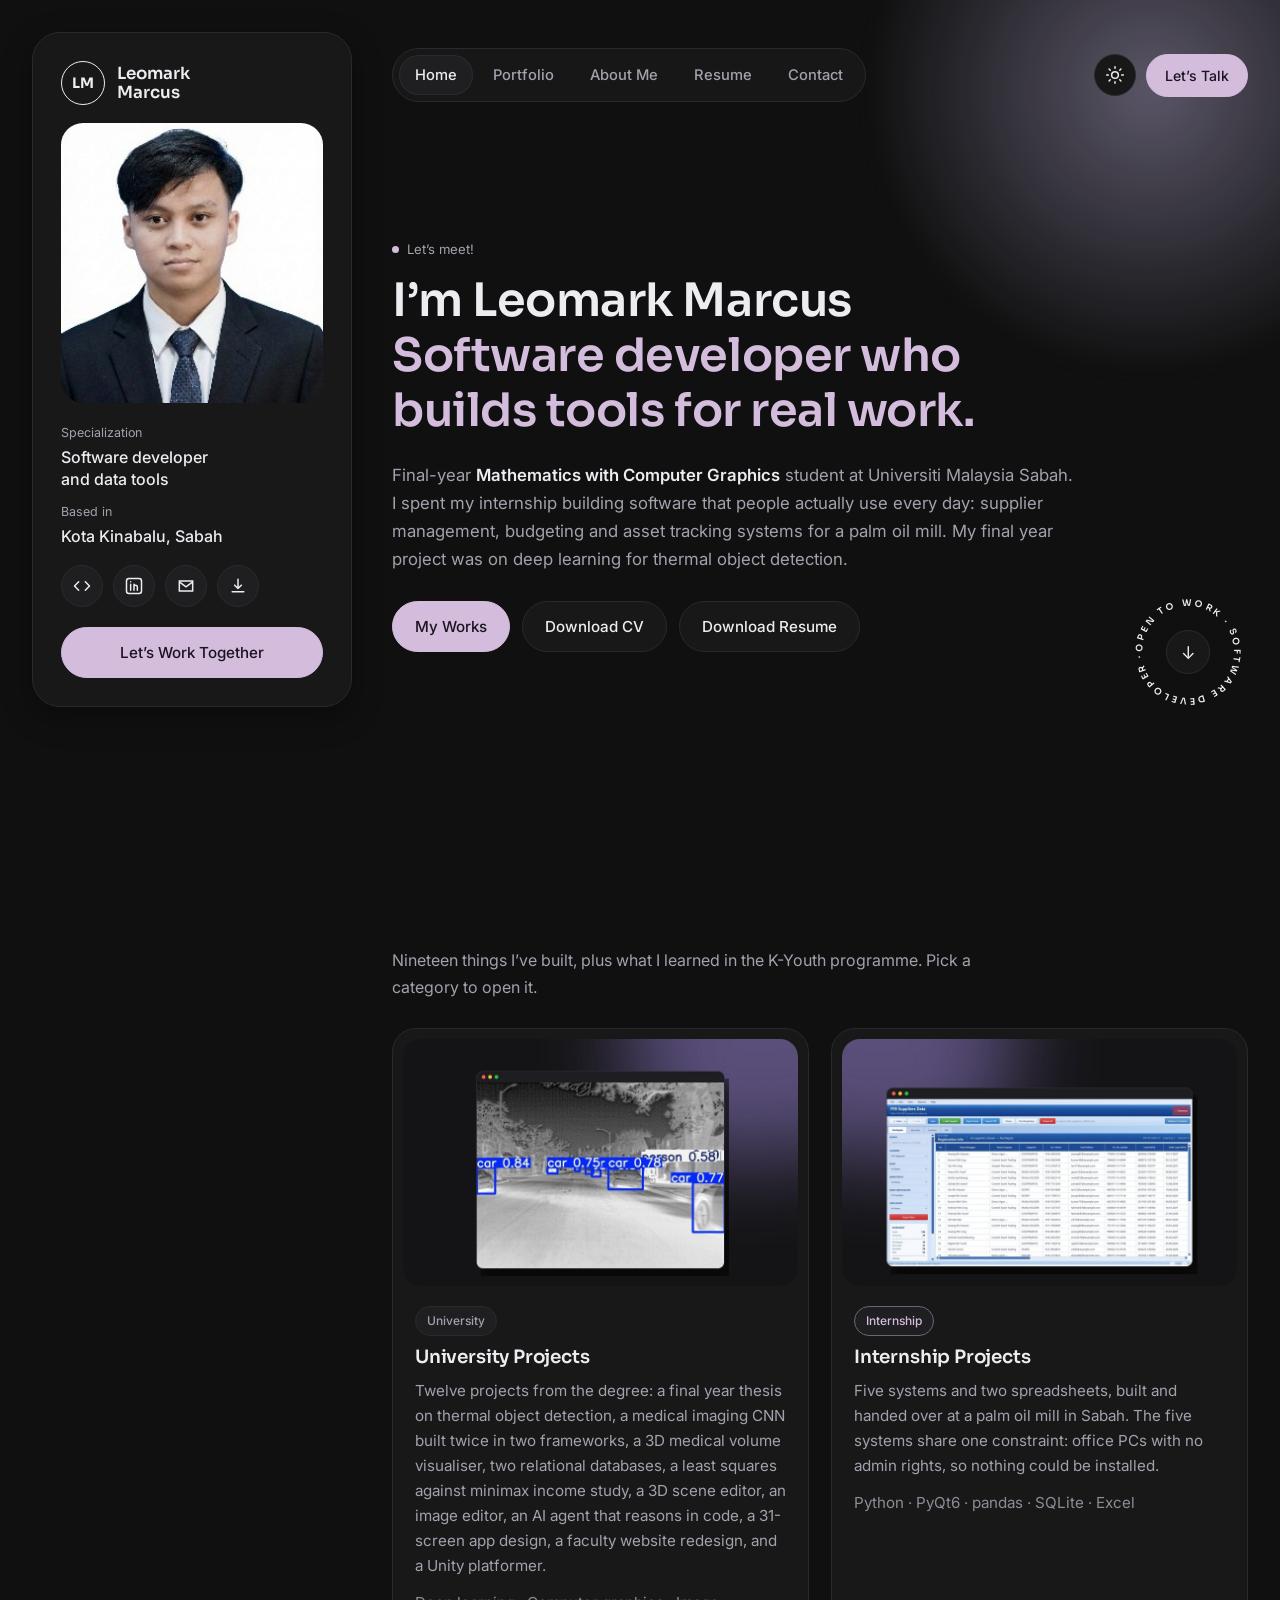
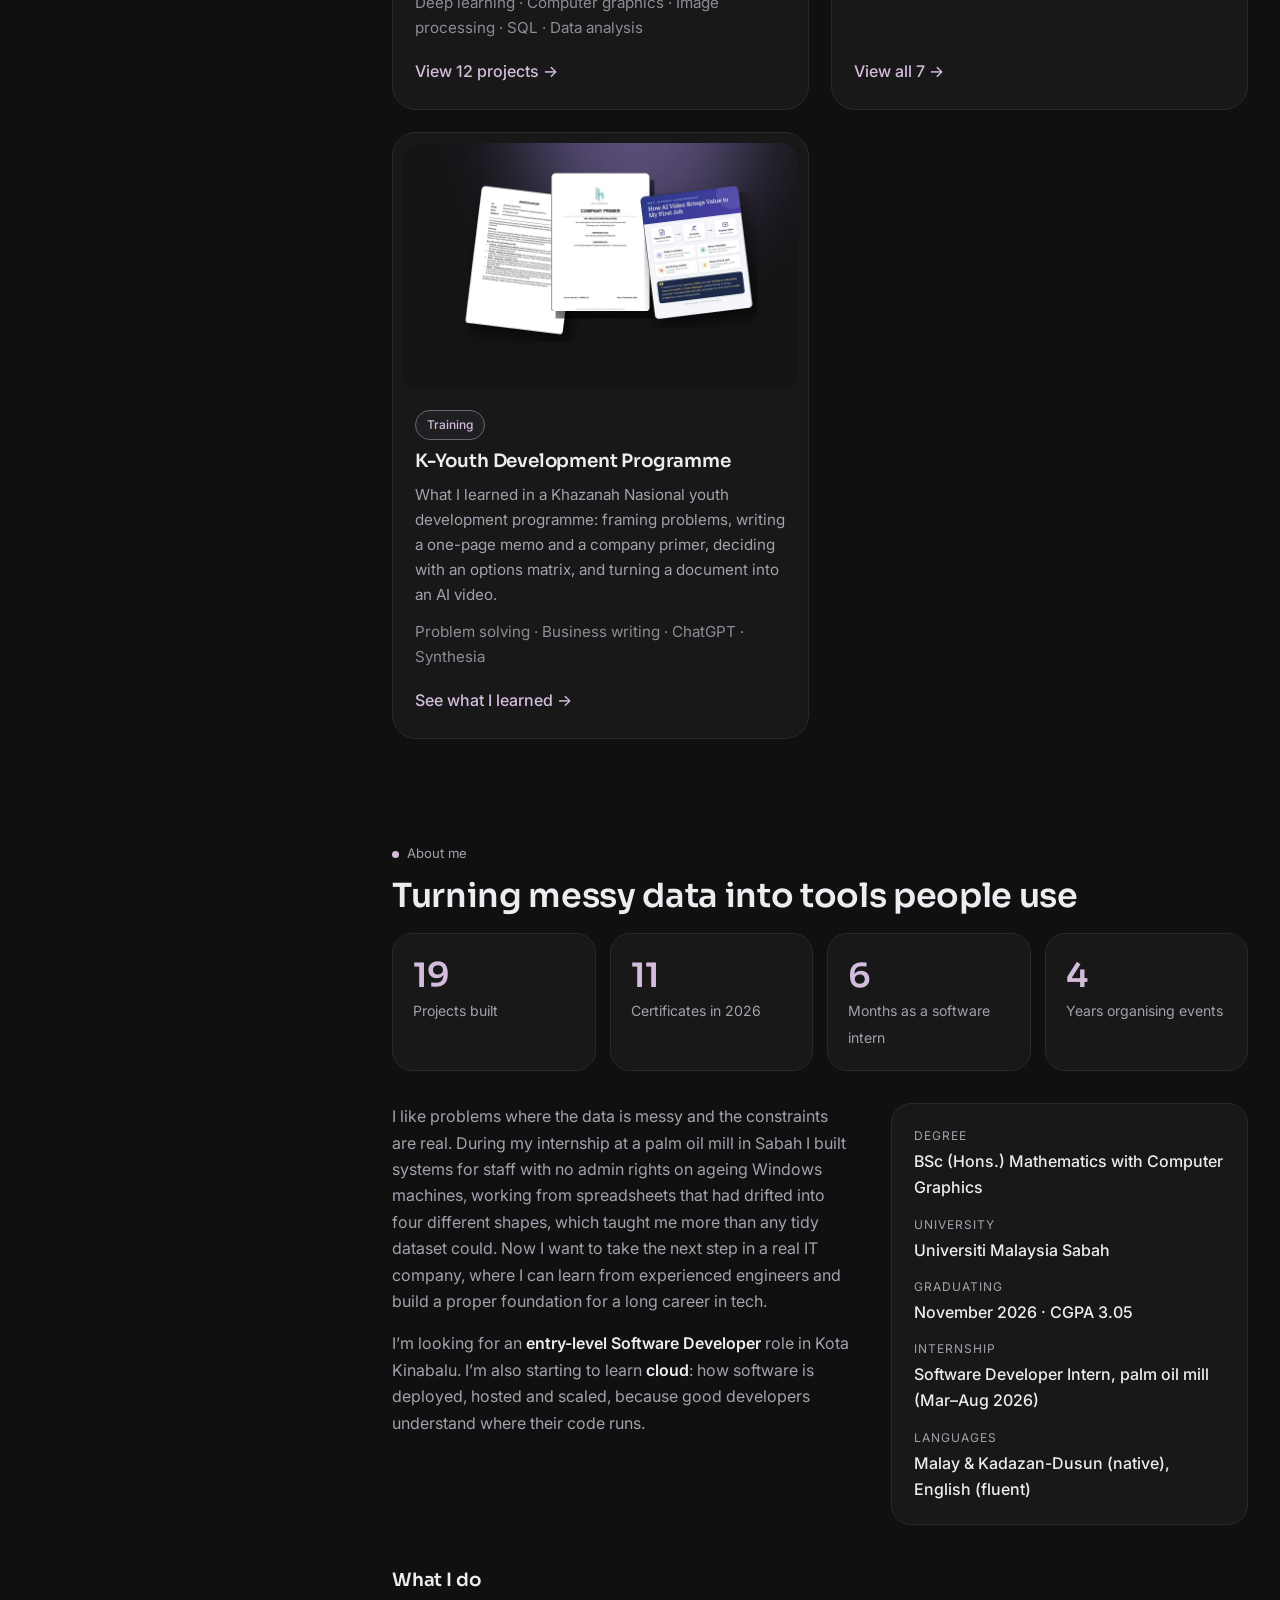
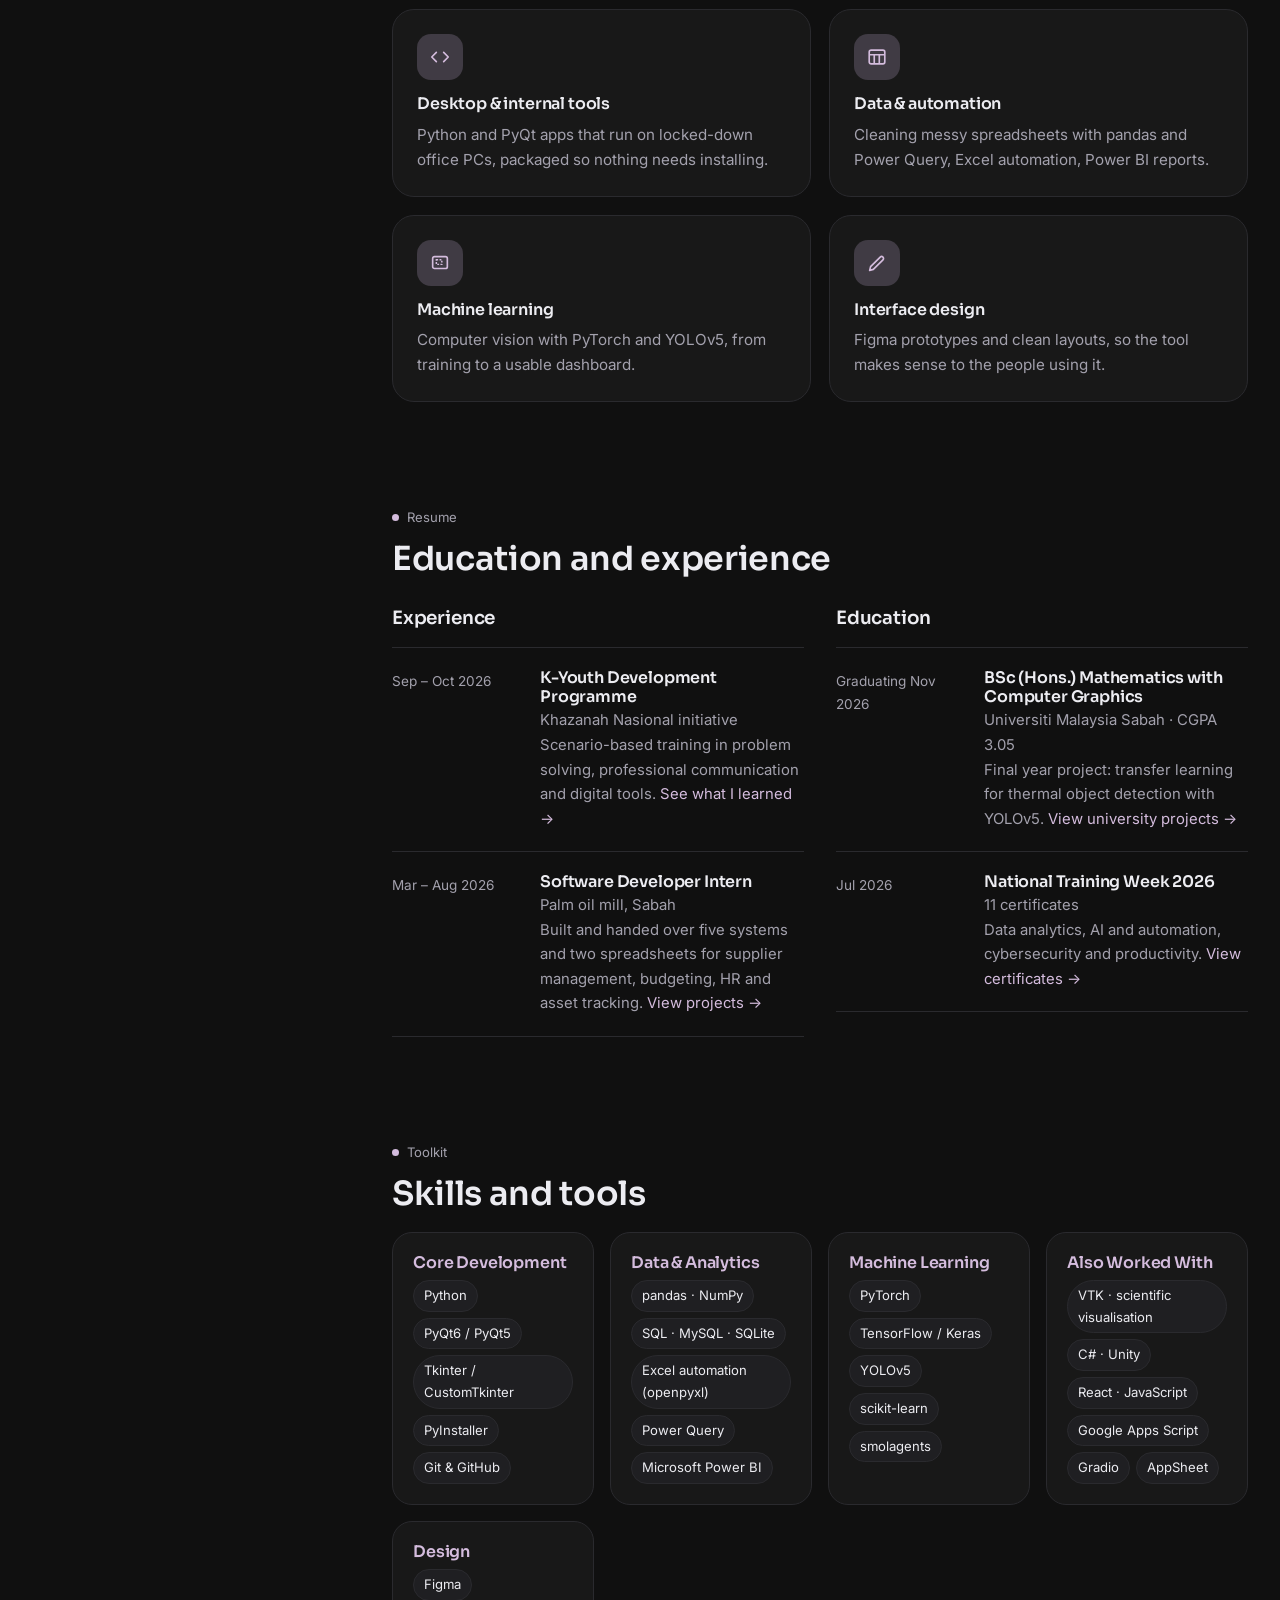
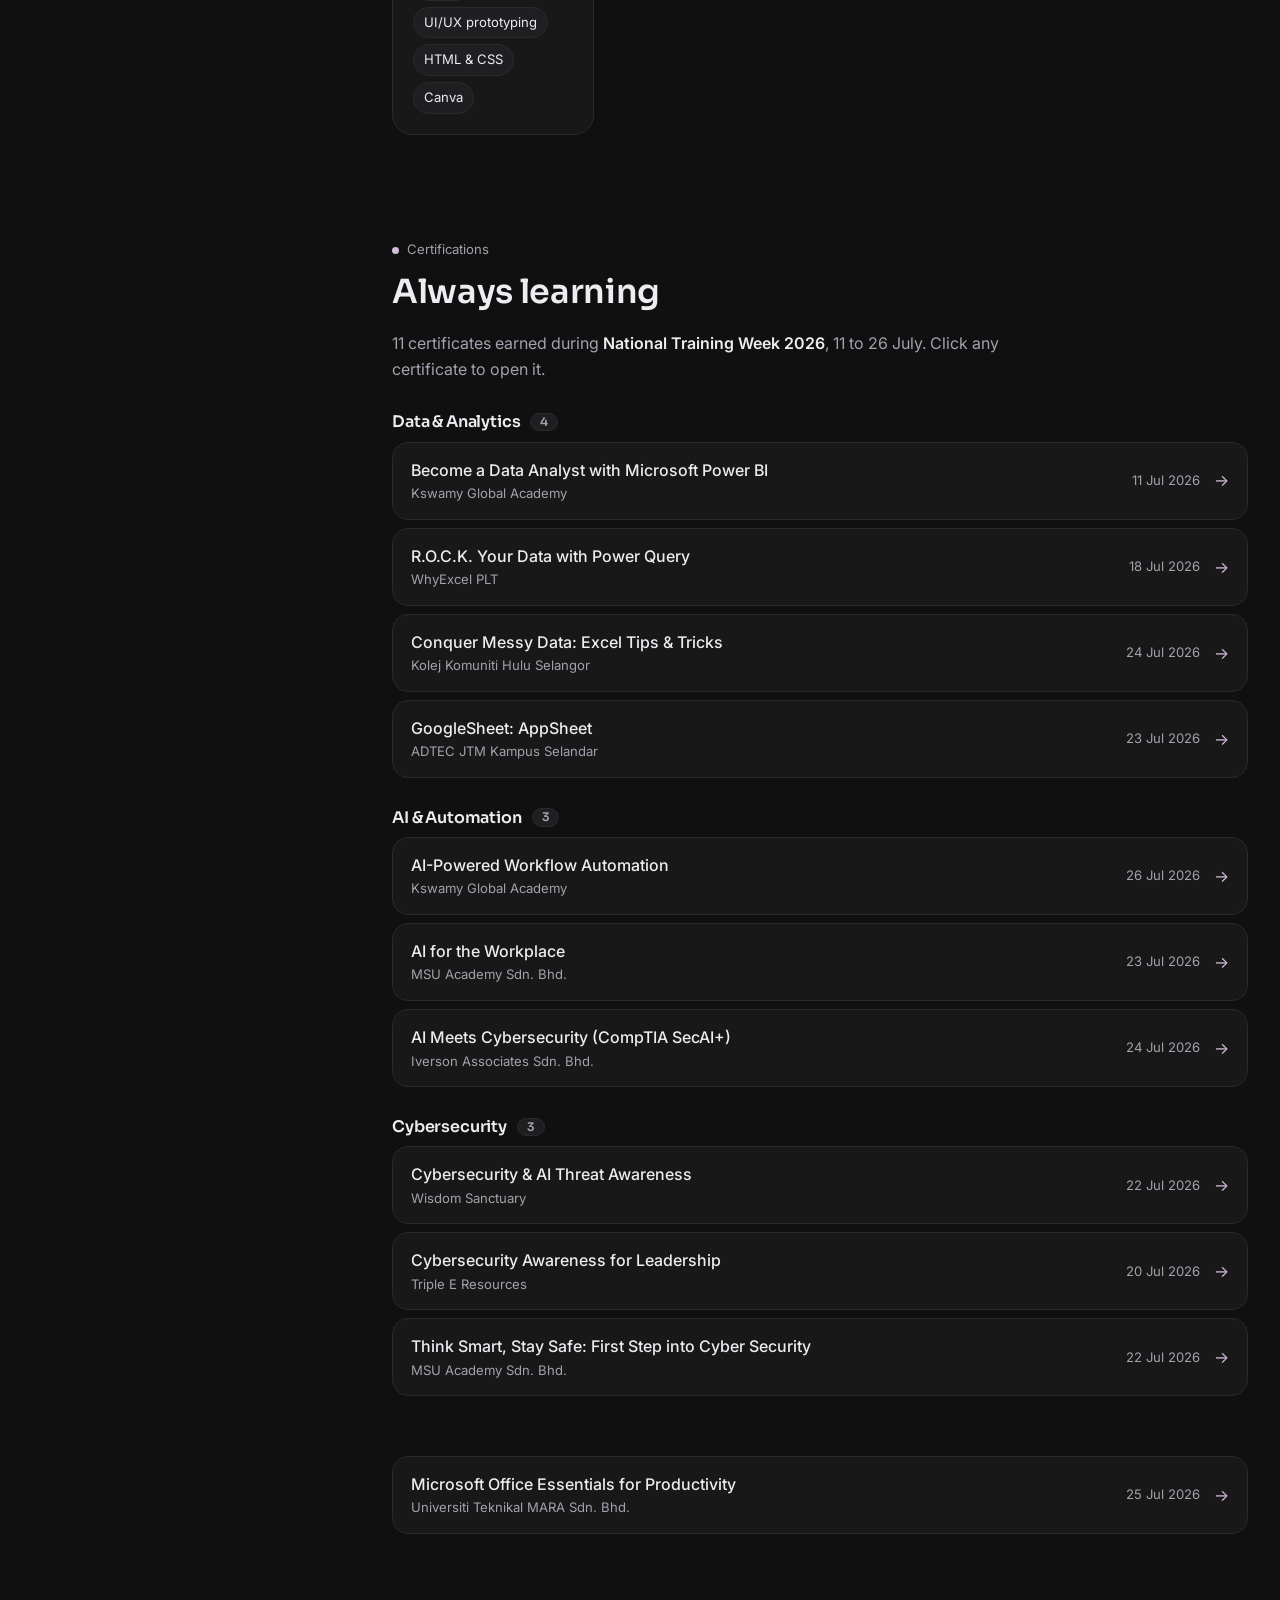
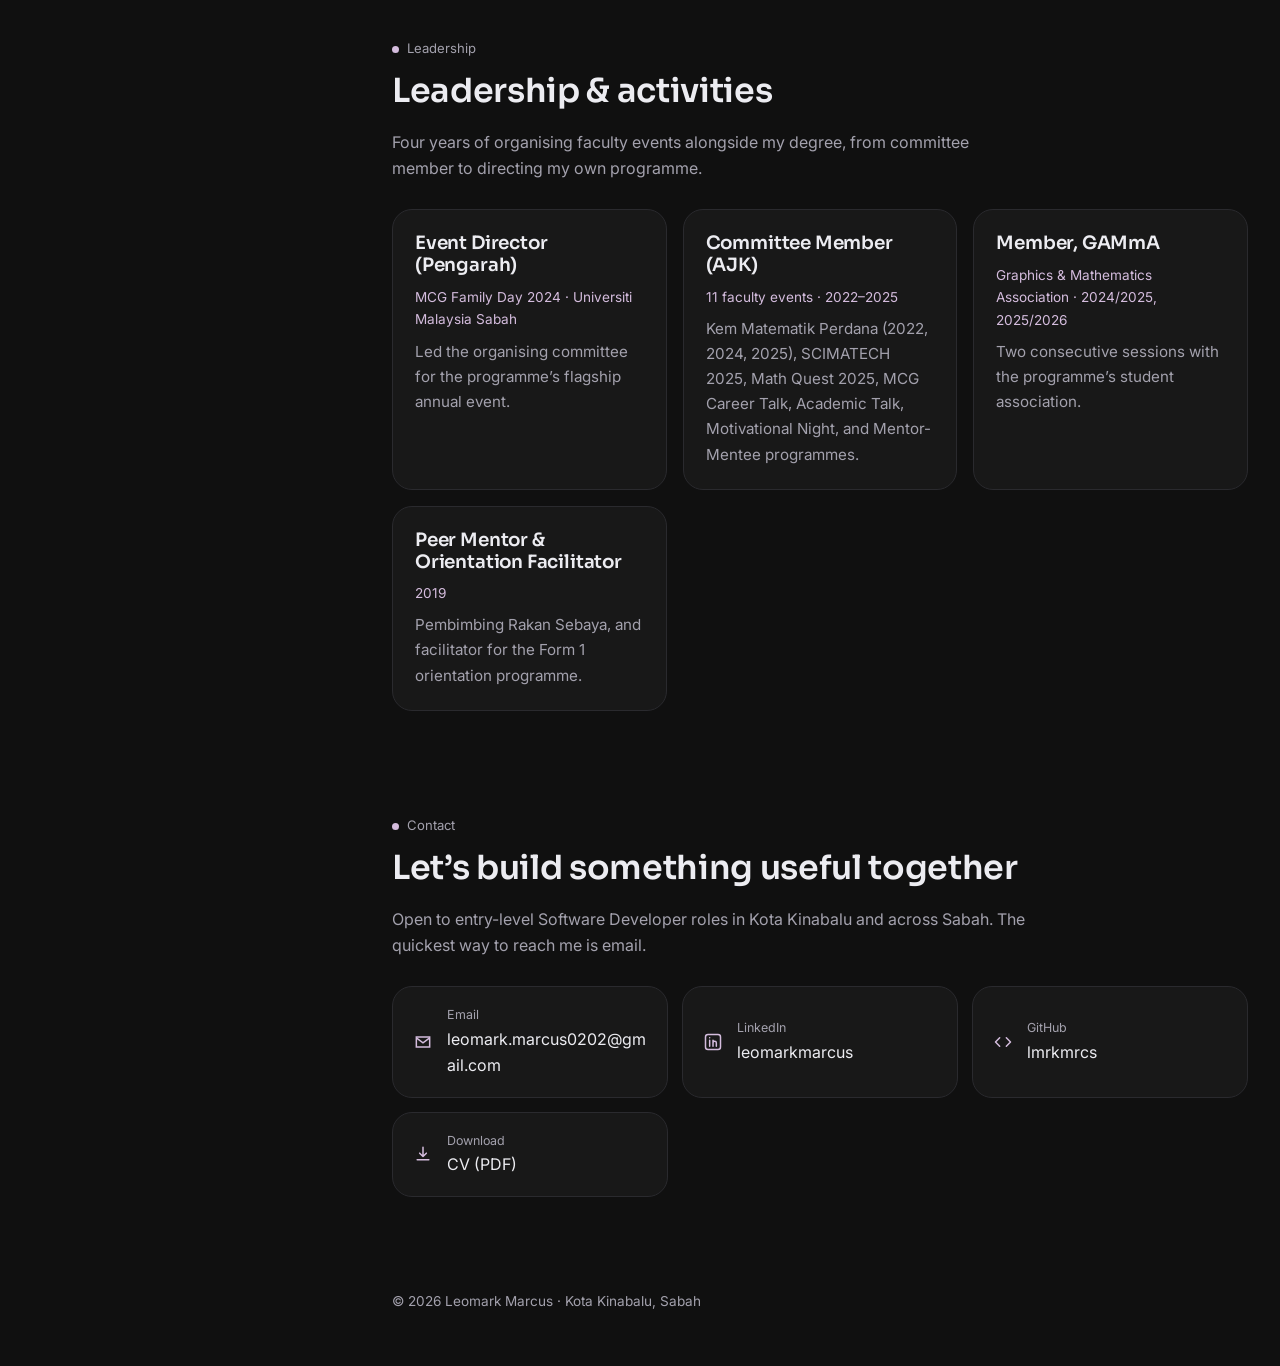
==== index.html @ 657ce4c4 "Phone: show Home in the menu and use a lighter contact button On phones the Home menu item is back (" ====
<!DOCTYPE html>
<html lang="en" data-theme="dark">
<head>
<meta charset="utf-8">
<meta name="viewport" content="width=device-width, initial-scale=1">
<title>Leomark Marcus | Software Developer</title>
<meta name="description" content="Leomark Marcus, Software Developer based in Kota Kinabalu, Sabah. BSc (Hons.) Mathematics with Computer Graphics, Universiti Malaysia Sabah.">
<meta property="og:title" content="Leomark Marcus | Software Developer">
<meta property="og:description" content="Final-year Mathematics with Computer Graphics student with internship experience building software and data systems.">
<meta property="og:type" content="website">
<meta property="og:url" content="https://lmrkmrcs.github.io/">
<meta property="og:image" content="https://lmrkmrcs.github.io/assets/og-image.jpg">
<meta property="og:image:width" content="1200">
<meta property="og:image:height" content="630">
<meta property="og:image:alt" content="Leomark Marcus, Software Developer, Kota Kinabalu, Sabah">
<meta name="twitter:card" content="summary_large_image">
<script>try{var t=localStorage.getItem('theme');if(t)document.documentElement.setAttribute('data-theme',t);}catch(e){}</script>
<link rel="preconnect" href="https://fonts.googleapis.com">
<link rel="preconnect" href="https://fonts.gstatic.com" crossorigin>
<link href="https://fonts.googleapis.com/css2?family=Sora:wght@400;500;600;700&family=Inter:wght@400;500;600&display=swap" rel="stylesheet">
<link rel="stylesheet" href="style.css?v=r7">
<link rel="icon" href="data:image/svg+xml,<svg xmlns='http://www.w3.org/2000/svg' viewBox='0 0 100 100'><rect width='100' height='100' rx='24' fill='%23101010'/><path d='M32.5 24h13v39h22v13H32.5z' fill='%23D4BCDD'/></svg>">
</head>
<body>
<div class="glow" aria-hidden="true"></div>
<div class="layout">

<aside class="profile">
  <div class="profile-card">
    <a href="#top" class="brand"><span class="brand-mark">LM</span><span class="brand-name">Leomark<br>Marcus</span></a>
    <img class="avatar" src="assets/photo.jpg" alt="Leomark Marcus" width="248" height="333">
    <dl class="pmeta">
      <div><dt>Specialization</dt><dd>Software developer<br>and data tools</dd></div>
      <div><dt>Based in</dt><dd>Kota Kinabalu, Sabah</dd></div>
    </dl>
    <div class="socials">
      <a href="https://github.com/lmrkmrcs" target="_blank" rel="noopener" aria-label="GitHub" title="GitHub"><svg viewBox="0 0 24 24" aria-hidden="true"><path d="m8 7-5 5 5 5M16 7l5 5-5 5" fill="none" stroke="currentColor" stroke-width="1.8" stroke-linecap="round" stroke-linejoin="round"/></svg></a>
      <a href="https://www.linkedin.com/in/leomarkmarcus" target="_blank" rel="noopener" aria-label="LinkedIn" title="LinkedIn"><svg viewBox="0 0 24 24" aria-hidden="true"><rect x="3" y="3" width="18" height="18" rx="3" fill="none" stroke="currentColor" stroke-width="1.8"/><path d="M8 10v7M8 7v.01M12 17v-4a2 2 0 0 1 4 0v4M12 10v7" fill="none" stroke="currentColor" stroke-width="1.8" stroke-linecap="round"/></svg></a>
      <a href="mailto:leomark.marcus0202@gmail.com" aria-label="Email" title="Email"><svg viewBox="0 0 24 24" aria-hidden="true"><path d="M4 6h16v12H4z" fill="none" stroke="currentColor" stroke-width="1.8"/><path d="m4 7 8 6 8-6" fill="none" stroke="currentColor" stroke-width="1.8"/></svg></a>
      <a href="assets/Leomark_Marcus_CV.pdf" download aria-label="Download CV" title="Download CV"><svg viewBox="0 0 24 24" aria-hidden="true"><path d="M12 4v11m0 0-4-4m4 4 4-4M5 19h14" fill="none" stroke="currentColor" stroke-width="1.8" stroke-linecap="round" stroke-linejoin="round"/></svg></a>
    </div>
    <a class="btn primary block" href="#contact">Let&rsquo;s Work Together</a>
  </div>
</aside>

<div class="content">
<header class="topbar">
  <nav class="pills" aria-label="Sections">
    <a href="#top" data-nav="top">Home</a>
    <a href="#projects" data-nav="projects">Portfolio</a>
    <a href="#about" data-nav="about">About Me</a>
    <a href="#resume" data-nav="resume">Resume</a>
    <a href="#contact" data-nav="contact">Contact</a>
  </nav>
  <div class="top-actions">
    <button class="theme-toggle" type="button" aria-label="Switch light or dark mode" title="Light / dark"><svg class="i-sun" viewBox="0 0 24 24" aria-hidden="true"><circle cx="12" cy="12" r="4" fill="none" stroke="currentColor" stroke-width="1.8"/><path d="M12 2v2M12 20v2M2 12h2M20 12h2M4.9 4.9l1.4 1.4M17.7 17.7l1.4 1.4M4.9 19.1l1.4-1.4M17.7 6.3l1.4-1.4" stroke="currentColor" stroke-width="1.8" stroke-linecap="round"/></svg><svg class="i-moon" viewBox="0 0 24 24" aria-hidden="true"><path d="M20 14.5A8 8 0 0 1 9.5 4 8 8 0 1 0 20 14.5z" fill="none" stroke="currentColor" stroke-width="1.8" stroke-linejoin="round"/></svg></button>
    <a class="btn primary small" href="mailto:leomark.marcus0202@gmail.com">Let&rsquo;s Talk</a>
  </div>
</header>

<main id="home">

<section id="top" class="hero wrap">
  <span class="kicker">Let&rsquo;s meet!</span>
  <h1>I&rsquo;m Leomark Marcus<br><span class="accent">Software developer who builds tools for real work.</span></h1>
  <p class="pitch">
    Final-year <strong>Mathematics with Computer Graphics</strong> student at Universiti Malaysia Sabah.
    I spent my internship building software that people actually use every day: supplier
    management, budgeting and asset tracking systems for a palm oil mill. My final year
    project was on deep learning for thermal object detection.
  </p>
  <div class="cta">
    <a class="btn primary" href="#projects">My Works</a>
    <a class="btn" href="assets/Leomark_Marcus_CV.pdf" download>Download CV</a>
    <a class="btn" href="assets/Leomark_Marcus_Resume.pdf" download>Download Resume</a>
  </div>
  <a class="badge" href="#projects" aria-label="Scroll to my work">
    <svg viewBox="0 0 120 120" aria-hidden="true">
      <defs><path id="circ" d="M60,60 m-46,0 a46,46 0 1,1 92,0 a46,46 0 1,1 -92,0"/></defs>
      <text><textPath href="#circ" textLength="286" lengthAdjust="spacing">OPEN TO WORK &#183; SOFTWARE DEVELOPER &#183; </textPath></text>
    </svg>
    <span class="badge-arrow">&darr;</span>
  </a>
</section>

<section id="projects" class="wrap section">
  <span class="kicker">Portfolio</span>
  <h2>Check out my featured work</h2>
  <p class="lede">Nineteen things I&rsquo;ve built, plus what I learned in the K-Youth programme. Pick a category to open it.</p>

  <div class="grid grid-3">

    <article class="card">
      <a class="shot" href="#/uni">
        <img class="cover-dark" src="assets/covers/university.jpg" alt="Thermal detection with bounding boxes on cars and a pedestrian" loading="lazy">
        <img class="cover-light" src="assets/covers/university-light.jpg" alt="Thermal detection with bounding boxes on cars and a pedestrian" loading="lazy">
      </a>
      <div class="card-body">
        <span class="tag">University</span>
        <h3>University Projects</h3>
        <p>Twelve projects from the degree: a final year thesis on thermal object detection, a medical imaging CNN built twice in two frameworks, a 3D medical volume visualiser, two relational databases, a least squares against minimax income study, a 3D scene editor, an image editor, an AI agent that reasons in code, a 31-screen app design, a faculty website redesign, and a Unity platformer.</p>
        <p class="stack">Deep learning &middot; Computer graphics &middot; Image processing &middot; SQL &middot; Data analysis</p>
        <a class="link" href="#/uni">View 12 projects &rarr;</a>
      </div>
    </article>

    <article class="card">
      <a class="shot" href="#/internship">
        <img class="cover-dark" src="assets/covers/internship.jpg" alt="FFB supplier management table" loading="lazy">
        <img class="cover-light" src="assets/covers/internship-light.jpg" alt="FFB supplier management table" loading="lazy">
      </a>
      <div class="card-body">
        <span class="tag tag-work">Internship</span>
        <h3>Internship Projects</h3>
        <p>Five systems and two spreadsheets, built and handed over at a palm oil mill in Sabah. The five systems share one constraint: office PCs with no admin rights, so nothing could be installed.</p>
        <p class="stack">Python &middot; PyQt6 &middot; pandas &middot; SQLite &middot; Excel</p>
        <a class="link" href="#/internship">View all 7 &rarr;</a>
      </div>
    </article>

  
    <article class="card">
      <a class="shot" href="#/kyouth">
        <img class="cover-dark" src="assets/covers/kyouth.jpg" alt="A memo, a company primer and a poster from the K-Youth programme" loading="lazy">
        <img class="cover-light" src="assets/covers/kyouth-light.jpg" alt="A memo, a company primer and a poster from the K-Youth programme" loading="lazy">
      </a>
      <div class="card-body">
        <span class="tag tag-design">Training</span>
        <h3>K-Youth Development Programme</h3>
        <p>What I learned in a Khazanah Nasional youth development programme: framing problems, writing a one-page memo and a company primer, deciding with an options matrix, and turning a document into an AI video.</p>
        <p class="stack">Problem solving &middot; Business writing &middot; ChatGPT &middot; Synthesia</p>
        <a class="link" href="#/kyouth">See what I learned &rarr;</a>
      </div>
    </article>
</div>
</section>

<section id="about" class="wrap section">
  <span class="kicker">About me</span>
  <h2>Turning messy data into tools people use</h2>
  <div class="stats">
    <div><strong>19</strong><span>Projects built</span></div>
    <div><strong>11</strong><span>Certificates in 2026</span></div>
    <div><strong>6</strong><span>Months as a software intern</span></div>
    <div><strong>4</strong><span>Years organising events</span></div>
  </div>
  <div class="about-grid">
    <div>
      <p>
        I like problems where the data is messy and the constraints are real. During my internship at a
        palm oil mill in Sabah I built systems for staff with no admin rights on ageing Windows machines,
        working from spreadsheets that had drifted into four different shapes, which taught me more than any tidy dataset could. Now I want to take the next step in a real IT company,
        where I can learn from experienced engineers and build a proper foundation for a long career in tech.
      </p>
      <p>
        I&rsquo;m looking for an <strong>entry-level Software Developer</strong> role in
        Kota Kinabalu. I&rsquo;m also starting to learn <strong>cloud</strong>: how software is deployed,
        hosted and scaled, because good developers understand where their code runs.
      </p>
    </div>
    <dl class="facts">
      <div><dt>Degree</dt><dd>BSc (Hons.) Mathematics with Computer Graphics</dd></div>
      <div><dt>University</dt><dd>Universiti Malaysia Sabah</dd></div>
      <div><dt>Graduating</dt><dd>November 2026 &middot; CGPA 3.05</dd></div>
      <div><dt>Internship</dt><dd>Software Developer Intern, palm oil mill (Mar&ndash;Aug 2026)</dd></div>
      <div><dt>Languages</dt><dd>Malay &amp; Kadazan-Dusun (native), English (fluent)</dd></div>
    </dl>
  </div>

  <h3 class="subhead">What I do</h3>
  <div class="services">
    <div class="service"><span class="s-icon"><svg viewBox="0 0 24 24"><path d="m8 7-5 5 5 5M16 7l5 5-5 5" fill="none" stroke="currentColor" stroke-width="1.8" stroke-linecap="round" stroke-linejoin="round"/></svg></span><h4>Desktop &amp; internal tools</h4><p>Python and PyQt apps that run on locked-down office PCs, packaged so nothing needs installing.</p></div>
    <div class="service"><span class="s-icon"><svg viewBox="0 0 24 24"><rect x="3.5" y="4.5" width="17" height="15" rx="2" fill="none" stroke="currentColor" stroke-width="1.8"/><path d="M3.5 9.5h17M9 9.5v10M14.5 9.5v10" fill="none" stroke="currentColor" stroke-width="1.8"/></svg></span><h4>Data &amp; automation</h4><p>Cleaning messy spreadsheets with pandas and Power Query, Excel automation, Power BI reports.</p></div>
    <div class="service"><span class="s-icon"><svg viewBox="0 0 24 24"><rect x="4" y="5" width="16" height="13" rx="2" fill="none" stroke="currentColor" stroke-width="1.8"/><rect x="8" y="8.5" width="6" height="5" fill="none" stroke="currentColor" stroke-width="1.6" stroke-dasharray="2 1.5"/></svg></span><h4>Machine learning</h4><p>Computer vision with PyTorch and YOLOv5, from training to a usable dashboard.</p></div>
    <div class="service"><span class="s-icon"><svg viewBox="0 0 24 24"><path d="M4 20l4-1 10.5-10.5a2.1 2.1 0 0 0-3-3L5 16l-1 4z" fill="none" stroke="currentColor" stroke-width="1.8" stroke-linejoin="round"/></svg></span><h4>Interface design</h4><p>Figma prototypes and clean layouts, so the tool makes sense to the people using it.</p></div>
  </div>
</section>

<section id="resume" class="wrap section">
  <span class="kicker">Resume</span>
  <h2>Education and experience</h2>
  <div class="timeline-wrap">
    <div>
      <h3 class="subhead">Experience</h3>
      <ol class="timeline">
        <li><span class="t-when">Sep &ndash; Oct 2026</span><div><h4>K-Youth Development Programme</h4><p class="t-where">Khazanah Nasional initiative</p><p>Scenario-based training in problem solving, professional communication and digital tools. <a href="#/kyouth">See what I learned &rarr;</a></p></div></li>
        <li><span class="t-when">Mar &ndash; Aug 2026</span><div><h4>Software Developer Intern</h4><p class="t-where">Palm oil mill, Sabah</p><p>Built and handed over five systems and two spreadsheets for supplier management, budgeting, HR and asset tracking. <a href="#/internship">View projects &rarr;</a></p></div></li>
      </ol>
    </div>
    <div>
      <h3 class="subhead">Education</h3>
      <ol class="timeline">
        <li><span class="t-when">Graduating Nov 2026</span><div><h4>BSc (Hons.) Mathematics with Computer Graphics</h4><p class="t-where">Universiti Malaysia Sabah &middot; CGPA 3.05</p><p>Final year project: transfer learning for thermal object detection with YOLOv5. <a href="#/uni">View university projects &rarr;</a></p></div></li>
        <li><span class="t-when">Jul 2026</span><div><h4>National Training Week 2026</h4><p class="t-where">11 certificates</p><p>Data analytics, AI and automation, cybersecurity and productivity. <a href="#certs">View certificates &rarr;</a></p></div></li>
      </ol>
    </div>
  </div>
</section>

<section id="skills" class="band">
  <div class="wrap section">
    <span class="kicker">Toolkit</span>
    <h2>Skills and tools</h2>
    <div class="skills">
      <div class="skillset">
        <h3>Core Development</h3>
        <ul><li>Python</li><li>PyQt6 / PyQt5</li><li>Tkinter / CustomTkinter</li><li>PyInstaller</li><li>Git &amp; GitHub</li></ul>
      </div>
      <div class="skillset">
        <h3>Data &amp; Analytics</h3>
        <ul><li>pandas &middot; NumPy</li><li>SQL &middot; MySQL &middot; SQLite</li><li>Excel automation (openpyxl)</li><li>Power Query</li><li>Microsoft Power BI</li></ul>
      </div>
      <div class="skillset">
        <h3>Machine Learning</h3>
        <ul><li>PyTorch</li><li>TensorFlow / Keras</li><li>YOLOv5</li><li>scikit-learn</li><li>smolagents</li></ul>
      </div>
      <div class="skillset">
        <h3>Also Worked With</h3>
        <ul><li>VTK &middot; scientific visualisation</li><li>C# &middot; Unity</li><li>React &middot; JavaScript</li><li>Google Apps Script</li><li>Gradio</li><li>AppSheet</li></ul>
      </div>
      <div class="skillset">
        <h3>Design</h3>
        <ul><li>Figma</li><li>UI/UX prototyping</li><li>HTML &amp; CSS</li><li>Canva</li></ul>
      </div>
    </div>
  </div>
</section>

<section id="certs" class="wrap section">
  <span class="kicker">Certifications</span>
  <h2>Always learning</h2>
  <p class="lede">11 certificates earned during <strong>National Training Week 2026</strong>, 11 to 26 July. Click any certificate to open it.</p>
      <h3 class="ghead">Data &amp; Analytics<span class="gcount">4</span></h3>
    <div class="glist">
      <a class="crow" href="#/cert-power-bi-data-analyst">
        <span class="crow-main">
          <span class="crow-title">Become a Data Analyst with Microsoft Power BI</span>
          <span class="crow-sub">Kswamy Global Academy</span>
        </span>
        <span class="crow-meta">
          <span class="crow-date">11 Jul 2026</span>
          <span class="crow-arrow">&rarr;</span>
        </span>
      </a>
      <a class="crow" href="#/cert-power-query">
        <span class="crow-main">
          <span class="crow-title">R.O.C.K. Your Data with Power Query</span>
          <span class="crow-sub">WhyExcel PLT</span>
        </span>
        <span class="crow-meta">
          <span class="crow-date">18 Jul 2026</span>
          <span class="crow-arrow">&rarr;</span>
        </span>
      </a>
      <a class="crow" href="#/cert-excel-messy-data">
        <span class="crow-main">
          <span class="crow-title">Conquer Messy Data: Excel Tips &amp; Tricks</span>
          <span class="crow-sub">Kolej Komuniti Hulu Selangor</span>
        </span>
        <span class="crow-meta">
          <span class="crow-date">24 Jul 2026</span>
          <span class="crow-arrow">&rarr;</span>
        </span>
      </a>
      <a class="crow" href="#/cert-appsheet">
        <span class="crow-main">
          <span class="crow-title">GoogleSheet: AppSheet</span>
          <span class="crow-sub">ADTEC JTM Kampus Selandar</span>
        </span>
        <span class="crow-meta">
          <span class="crow-date">23 Jul 2026</span>
          <span class="crow-arrow">&rarr;</span>
        </span>
      </a>
    </div>
    <h3 class="ghead">AI &amp; Automation<span class="gcount">3</span></h3>
    <div class="glist">
      <a class="crow" href="#/cert-ai-workflow-automation">
        <span class="crow-main">
          <span class="crow-title">AI-Powered Workflow Automation</span>
          <span class="crow-sub">Kswamy Global Academy</span>
        </span>
        <span class="crow-meta">
          <span class="crow-date">26 Jul 2026</span>
          <span class="crow-arrow">&rarr;</span>
        </span>
      </a>
      <a class="crow" href="#/cert-ai-workplace">
        <span class="crow-main">
          <span class="crow-title">AI for the Workplace</span>
          <span class="crow-sub">MSU Academy Sdn. Bhd.</span>
        </span>
        <span class="crow-meta">
          <span class="crow-date">23 Jul 2026</span>
          <span class="crow-arrow">&rarr;</span>
        </span>
      </a>
      <a class="crow" href="#/cert-ai-meets-cybersecurity">
        <span class="crow-main">
          <span class="crow-title">AI Meets Cybersecurity (CompTIA SecAI+)</span>
          <span class="crow-sub">Iverson Associates Sdn. Bhd.</span>
        </span>
        <span class="crow-meta">
          <span class="crow-date">24 Jul 2026</span>
          <span class="crow-arrow">&rarr;</span>
        </span>
      </a>
    </div>
    <h3 class="ghead">Cybersecurity<span class="gcount">3</span></h3>
    <div class="glist">
      <a class="crow" href="#/cert-cyber-ai-threat">
        <span class="crow-main">
          <span class="crow-title">Cybersecurity &amp; AI Threat Awareness</span>
          <span class="crow-sub">Wisdom Sanctuary</span>
        </span>
        <span class="crow-meta">
          <span class="crow-date">22 Jul 2026</span>
          <span class="crow-arrow">&rarr;</span>
        </span>
      </a>
      <a class="crow" href="#/cert-cyber-leadership">
        <span class="crow-main">
          <span class="crow-title">Cybersecurity Awareness for Leadership</span>
          <span class="crow-sub">Triple E Resources</span>
        </span>
        <span class="crow-meta">
          <span class="crow-date">20 Jul 2026</span>
          <span class="crow-arrow">&rarr;</span>
        </span>
      </a>
      <a class="crow" href="#/cert-cyber-first-step">
        <span class="crow-main">
          <span class="crow-title">Think Smart, Stay Safe: First Step into Cyber Security</span>
          <span class="crow-sub">MSU Academy Sdn. Bhd.</span>
        </span>
        <span class="crow-meta">
          <span class="crow-date">22 Jul 2026</span>
          <span class="crow-arrow">&rarr;</span>
        </span>
      </a>
    </div>
    <h3 class="ghead">Productivity<span class="gcount">1</span></h3>
    <div class="glist">
      <a class="crow" href="#/cert-ms-office-essentials">
        <span class="crow-main">
          <span class="crow-title">Microsoft Office Essentials for Productivity</span>
          <span class="crow-sub">Universiti Teknikal MARA Sdn. Bhd.</span>
        </span>
        <span class="crow-meta">
          <span class="crow-date">25 Jul 2026</span>
          <span class="crow-arrow">&rarr;</span>
        </span>
      </a>
    </div>
</section>

<section id="leadership" class="band">
  <div class="wrap section">
    <span class="kicker">Leadership</span>
    <h2>Leadership &amp; activities</h2>
    <p class="lede">Four years of organising faculty events alongside my degree, from committee member to directing my own programme.</p>
    <div class="roles">
      <div class="role-item">
        <h3>Event Director (Pengarah)</h3>
        <p class="role-meta">MCG Family Day 2024 &middot; Universiti Malaysia Sabah</p>
        <p>Led the organising committee for the programme&rsquo;s flagship annual event.</p>
      </div>
      <div class="role-item">
        <h3>Committee Member (AJK)</h3>
        <p class="role-meta">11 faculty events &middot; 2022&ndash;2025</p>
        <p>Kem Matematik Perdana (2022, 2024, 2025), SCIMATECH 2025, Math Quest 2025, MCG Career Talk, Academic Talk, Motivational Night, and Mentor-Mentee programmes.</p>
      </div>
      <div class="role-item">
        <h3>Member, GAMmA</h3>
        <p class="role-meta">Graphics &amp; Mathematics Association &middot; 2024/2025, 2025/2026</p>
        <p>Two consecutive sessions with the programme&rsquo;s student association.</p>
      </div>
      <div class="role-item">
        <h3>Peer Mentor &amp; Orientation Facilitator</h3>
        <p class="role-meta">2019</p>
        <p>Pembimbing Rakan Sebaya, and facilitator for the Form 1 orientation programme.</p>
      </div>
    </div>
  </div>
</section>


<section id="contact" class="wrap section contact">
  <span class="kicker">Contact</span>
  <h2>Let&rsquo;s build something useful together</h2>
  <p class="lede">Open to entry-level Software Developer roles in Kota Kinabalu and across Sabah. The quickest way to reach me is email.</p>
  <div class="contact-grid">
    <a class="contact-card" href="mailto:leomark.marcus0202@gmail.com"><svg viewBox="0 0 24 24" aria-hidden="true"><path d="M4 6h16v12H4z" fill="none" stroke="currentColor" stroke-width="1.8"/><path d="m4 7 8 6 8-6" fill="none" stroke="currentColor" stroke-width="1.8"/></svg><span><small>Email</small>leomark.marcus0202@gmail.com</span></a>
    <a class="contact-card" href="https://www.linkedin.com/in/leomarkmarcus" target="_blank" rel="noopener"><svg viewBox="0 0 24 24" aria-hidden="true"><rect x="3" y="3" width="18" height="18" rx="3" fill="none" stroke="currentColor" stroke-width="1.8"/><path d="M8 10v7M8 7v.01M12 17v-4a2 2 0 0 1 4 0v4M12 10v7" fill="none" stroke="currentColor" stroke-width="1.8" stroke-linecap="round"/></svg><span><small>LinkedIn</small>leomarkmarcus</span></a>
    <a class="contact-card" href="https://github.com/lmrkmrcs" target="_blank" rel="noopener"><svg viewBox="0 0 24 24" aria-hidden="true"><path d="m8 7-5 5 5 5M16 7l5 5-5 5" fill="none" stroke="currentColor" stroke-width="1.8" stroke-linecap="round" stroke-linejoin="round"/></svg><span><small>GitHub</small>lmrkmrcs</span></a>
    <a class="contact-card" href="assets/Leomark_Marcus_CV.pdf" download><svg viewBox="0 0 24 24" aria-hidden="true"><path d="M12 4v11m0 0-4-4m4 4 4-4M5 19h14" fill="none" stroke="currentColor" stroke-width="1.8" stroke-linecap="round" stroke-linejoin="round"/></svg><span><small>Download</small>CV (PDF)</span></a>
  </div>
</section>

</main>

<div id="views">

<section id="v-kyouth" class="wrap section" hidden>
  <a class="back" href="#projects">&larr; Back to Portfolio</a>
  <span class="tag tag-design">Training &middot; 2026</span>
  <h2>K-Youth Development Programme</h2>
  <p class="lede">A youth development programme by Khazanah Nasional that teaches through business scenarios. In Scenario 1 we played executives on a rotation programme at a healthcare group, with IHH Healthcare as the case study, and practised problem solving, professional communication and digital tools. Below is what I learned, with the work produced in class.</p>
  <p class="note">These are training exercises with fictional roles. They are not official IHH Healthcare documents.</p>

  <div class="grid grid-2 ky-grid">

    <article class="card">
      <a class="shot" href="assets/kyouth/problem-framing-infographic.jpg" target="_blank" rel="noopener">
        <img src="assets/kyouth/problem-framing-infographic.jpg" alt="Infographic: why it is important to accurately identify problems" loading="lazy" style="object-position: top">
      </a>
      <div class="card-body">
        <span class="tag">Problem solving</span>
        <h3>Getting to the right problem</h3>
        <p><strong>What I learned:</strong> to slow down before solving. The SCQ method (situation, complication, question) and reframing turn a vague request into a clear problem statement, which saves effort and avoids fixing the wrong thing.</p>
        <p class="stack">SCQ &middot; Reframing &middot; Infographic</p>
        <a class="link" href="assets/kyouth/problem-framing-infographic.jpg" target="_blank" rel="noopener">Open infographic &rarr;</a>
      </div>
    </article>

    <article class="card">
      <a class="shot" href="assets/kyouth/sustainability-memo.pdf" target="_blank" rel="noopener">
        <img src="assets/kyouth/sustainability-memo.jpg" alt="One-page memo summarising a sustainability report" loading="lazy" style="object-position: top">
      </a>
      <div class="card-body">
        <span class="tag">Communication</span>
        <h3>A one-page memo from a 77-page report</h3>
        <p><strong>What I learned:</strong> to pull only what a specific reader needs out of a long report, and to write it with the 7Cs: clear, concise, concrete, correct, coherent, complete and courteous. ChatGPT helped refine the draft, then every figure was checked against the source.</p>
        <p class="stack">Business writing &middot; 7Cs &middot; ChatGPT &middot; Word</p>
        <a class="link" href="assets/kyouth/sustainability-memo.pdf" target="_blank" rel="noopener">Open memo (PDF) &rarr;</a>
      </div>
    </article>

    <article class="card">
      <a class="shot" href="assets/kyouth/options-assessment-workshop.pdf" target="_blank" rel="noopener">
        <img src="assets/kyouth/options-assessment-workshop.jpg" alt="De-constrain worksheet on making school project meetings more efficient" loading="lazy" style="object-position: top">
      </a>
      <div class="card-body">
        <span class="tag">Problem solving</span>
        <h3>From many ideas to one decision</h3>
        <p><strong>What I learned:</strong> a full define, diverge and converge cycle on a practice case (making project meetings more efficient): challenge hidden beliefs with De-constrain, generate options with a Creative Matrix, then weigh them in an Options Assessment Matrix and state the trade-offs.</p>
        <p class="stack">De-constrain &middot; Creative Matrix &middot; Options Assessment Matrix</p>
        <a class="link" href="assets/kyouth/options-assessment-workshop.pdf" target="_blank" rel="noopener">Open worksheets (PDF) &rarr;</a>
      </div>
    </article>

    <article class="card">
      <a class="shot" href="assets/kyouth/ihh-company-primer.pdf" target="_blank" rel="noopener">
        <img src="assets/kyouth/ihh-company-primer.jpg" alt="Cover of a company primer for new recruits" loading="lazy" style="object-position: top">
      </a>
      <div class="card-body">
        <span class="tag">Communication</span>
        <h3>A company primer for new recruits</h3>
        <p><strong>What I learned:</strong> to write for a new joiner rather than for the company: who we are, what we do, how we work and how you can grow. Facts were checked against the annual report, and the draft was refined with ChatGPT after supervisor-style feedback.</p>
        <p class="stack">Audience &middot; Structure &middot; Fact-checking &middot; ChatGPT</p>
        <a class="link" href="assets/kyouth/ihh-company-primer.pdf" target="_blank" rel="noopener">Open primer (PDF) &rarr;</a>
      </div>
    </article>

    <article class="card">
      <a class="shot" href="assets/kyouth/ai-video-poster.jpg" target="_blank" rel="noopener">
        <img src="assets/kyouth/ai-video-poster.jpg" alt="Poster: how AI video brings value to my first job" loading="lazy" style="object-position: top">
      </a>
      <div class="card-body">
        <span class="tag">Digital &amp; AI</span>
        <h3>Turning documents into AI video</h3>
        <p><strong>What I learned:</strong> to script a short video, build it with an AI avatar in Synthesia, and keep it to the key points a viewer needs. A long document becomes a two-minute video that people actually watch.</p>
        <p class="stack">Synthesia &middot; Scriptwriting &middot; GenAI</p>
        <div class="links-row">
          <a class="link" href="https://share.synthesia.io/118ab1fe-eb26-415b-a9b3-9fa729dbc03e" target="_blank" rel="noopener">Watch: my professional introduction &rarr;</a>
          <a class="link" href="https://share.synthesia.io/e169bb22-cf48-4d3f-a10b-7dfbd1410814" target="_blank" rel="noopener">Watch: primer video for new recruits &rarr;</a>
        </div>
      </div>
    </article>

  </div>
</section>


<section id="v-uni" class="wrap section" hidden>
  <a class="back" href="#projects">&larr; Back to Projects</a>
  <h2>University Projects</h2>
  <p class="lede">Twelve projects from my degree, covering deep learning, scientific visualisation, computer graphics, image processing, relational databases, data analysis, interface design and games.</p>
  <div class="grid">
    <article class="card">
      <a class="shot" href="https://github.com/lmrkmrcs/thermal-object-detection-yolov5" target="_blank" rel="noopener">
        <img src="assets/projects/01_fyp.jpg" alt="Thermal detection with bounding boxes on cars and a pedestrian" loading="lazy">
      </a>
      <div class="card-body">
        <span class="tag tag-hl">Final Year Project</span>
        <h3>YOLOv5 Thermal Object Detection</h3>
        <p>Efficiency analysis of transfer learning for thermal imagery in ADAS. Fine-tuned on FLIR thermal data on a laptop with no GPU, and a single epoch still reached <strong>0.78 mAP on cars</strong> and <strong>0.75 on people</strong>. Includes a custom PyQt5 training dashboard, thesis and conference poster.</p>
        <p class="stack">Python &middot; PyTorch &middot; YOLOv5 &middot; PyQt5</p>
        <a class="link" href="https://github.com/lmrkmrcs/thermal-object-detection-yolov5" target="_blank" rel="noopener">View repository &rarr;</a>
      </div>
    </article>
    <article class="card">
      <a class="shot" href="https://github.com/lmrkmrcs/medical-image-classification-cnn" target="_blank" rel="noopener">
        <img src="assets/projects/02_cnn.jpg" alt="Training curves and overfitting monitor" loading="lazy">
      </a>
      <div class="card-body">
        <span class="tag">Machine Learning</span>
        <h3>Medical Image Classification</h3>
        <p>One PyQt5 interface driving the <em>same</em> CNN workflow in <strong>both TensorFlow and PyTorch</strong>. Brain tumour MRI across four classes and breast histopathology, with live training curves, an overfitting monitor and confusion matrices. Demo run: <strong>83% test accuracy</strong>.</p>
        <p class="stack">Python &middot; TensorFlow &middot; PyTorch &middot; OpenCV</p>
        <a class="link" href="https://github.com/lmrkmrcs/medical-image-classification-cnn" target="_blank" rel="noopener">View repository &rarr;</a>
      </div>
    </article>
    <article class="card">
      <a class="shot" href="https://github.com/lmrkmrcs/alfred-ai-agent" target="_blank" rel="noopener">
        <img src="assets/projects/03_alfred.jpg" alt="Alfred AI butler chat interface" loading="lazy">
      </a>
      <div class="card-body">
        <span class="tag">AI Agents</span>
        <h3>Alfred: AI Butler Agent</h3>
        <p>A <code>CodeAgent</code> that reasons in code, choosing between live web search and three custom tools before composing an answer. Built for the Hugging Face AI Agents course with a Gradio chat interface.</p>
        <p class="stack">Python &middot; smolagents &middot; Gradio &middot; Hugging Face</p>
        <a class="link" href="https://github.com/lmrkmrcs/alfred-ai-agent" target="_blank" rel="noopener">View repository &rarr;</a>
      </div>
    </article>
    <article class="card">
      <a class="shot" href="https://github.com/lmrkmrcs/nutralife-app-design" target="_blank" rel="noopener">
        <img src="assets/projects/08_nutralife.jpg" alt="NutraLife app home screen" loading="lazy">
      </a>
      <div class="card-body">
        <span class="tag tag-design">UI/UX Design</span>
        <h3>NutraLife Nutrition App</h3>
        <p>31 Figma screens for a nutrition tracker with Apple Watch integration. Scan food with the camera, then see what it <em>costs</em> against your goals, so a meal reads as <em>&ldquo;58 min walk to burn&rdquo;</em> rather than an abstract calorie count. Includes an interactive prototype.</p>
        <p class="stack">Figma &middot; UI/UX &middot; Prototyping</p>
        <a class="link" href="https://github.com/lmrkmrcs/nutralife-app-design" target="_blank" rel="noopener">View case study &rarr;</a>
      </div>
    </article>
    <article class="card">
      <a class="shot" href="https://github.com/lmrkmrcs/fst-website-redesign" target="_blank" rel="noopener">
        <img src="assets/projects/22_fst.jpg" alt="Redesigned FST faculty homepage with hero banner and programme cards" loading="lazy">
      </a>
      <div class="card-body">
        <span class="tag tag-design">UI/UX Design</span>
        <h3>FST Faculty Website Redesign</h3>
        <p>A full redesign of my own faculty's website, from survey through to a clickable prototype of every page. Users did not complain about how it looked, they complained about <strong>broken links and information they could not find</strong>, so the redesign rebuilt the dead sections rather than restyling the working ones. Usability tested with <strong>8 participants</strong> across six task scenarios.</p>
        <p class="stack">Figma &middot; FigJam &middot; UI/UX &middot; Usability Testing</p>
        <a class="link" href="https://github.com/lmrkmrcs/fst-website-redesign" target="_blank" rel="noopener">View case study &rarr;</a>
      </div>
    </article>
    <article class="card">
      <a class="shot" href="https://github.com/lmrkmrcs/knight-parkour-platformer" target="_blank" rel="noopener">
        <img src="assets/projects/09_knight.jpg" alt="Knight Parkour title screen" loading="lazy">
      </a>
      <div class="card-body">
        <span class="tag tag-design">Game Development</span>
        <h3>Knight Parkour</h3>
        <p>A 2D pixel-art platformer in Unity with four levels, a health system, and five hazards that each run as an independent state machine, tuned entirely from the inspector so the same prefab plays differently in level one and level four.</p>
        <p class="stack">Unity 6 &middot; C# &middot; 2D Physics</p>
        <a class="link" href="https://github.com/lmrkmrcs/knight-parkour-platformer" target="_blank" rel="noopener">View repository &rarr;</a>
      </div>
    </article>
    <article class="card">
      <a class="shot" href="https://github.com/lmrkmrcs/dicom-volume-visualizer" target="_blank" rel="noopener">
        <img src="assets/projects/16_dicom.jpg" alt="3D volume rendering of a head CT scan with the bone preset applied" loading="lazy">
      </a>
      <div class="card-body">
        <span class="tag">Scientific Visualisation</span>
        <h3>DICOM Medical Volume Visualiser</h3>
        <p>Loads a folder of CT slices and renders them as one interactive 3D volume with GPU ray casting. A 142-slice head scan is <strong>37.2 million voxels</strong>, and every one has to map to a colour and an opacity before anything is visible, so the real work is the transfer function. Six tissue presets swap that mapping live, without reloading the data.</p>
        <p class="stack">Python &middot; VTK &middot; PyQt5 &middot; DICOM</p>
        <a class="link" href="https://github.com/lmrkmrcs/dicom-volume-visualizer" target="_blank" rel="noopener">View repository &rarr;</a>
      </div>
    </article>
    <article class="card">
      <a class="shot" href="https://github.com/lmrkmrcs/hospital-management-system" target="_blank" rel="noopener">
        <img src="assets/projects/17_hospital.jpg" alt="Hospital management system doctors tab with entry form and records table" loading="lazy">
      </a>
      <div class="card-body">
        <span class="tag">Databases</span>
        <h3>Hospital Management System</h3>
        <p>A desktop front end over a normalised MySQL schema covering doctors, patients, appointments, medicine stock and prescriptions. Appointments and prescriptions are <strong>junction tables</strong> with real foreign keys and indexes, so the database refuses to hold a booking for a doctor who no longer exists.</p>
        <p class="stack">MySQL &middot; Python &middot; PyQt5</p>
        <a class="link" href="https://github.com/lmrkmrcs/hospital-management-system" target="_blank" rel="noopener">View repository &rarr;</a>
      </div>
    </article>
    <article class="card">
      <a class="shot" href="https://github.com/lmrkmrcs/library-management-database" target="_blank" rel="noopener">
        <img src="assets/projects/18_library.jpg" alt="Entity relationship diagram for the library database" loading="lazy">
      </a>
      <div class="card-body">
        <span class="tag">Databases</span>
        <h3>Library Management Database</h3>
        <p>Five tables modelled in MySQL Workbench, where <code>loan</code> is the junction carrying three foreign keys plus the dates. Because the return date is nullable, one column answers <em>&ldquo;what is still out&rdquo;</em> with no status flag that could drift out of sync. Ships with an ER model and six demonstration join queries.</p>
        <p class="stack">MySQL &middot; SQL &middot; ER modelling</p>
        <a class="link" href="https://github.com/lmrkmrcs/library-management-database" target="_blank" rel="noopener">View repository &rarr;</a>
      </div>
    </article>
    <article class="card">
      <a class="shot" href="https://github.com/lmrkmrcs/household-income-modelling" target="_blank" rel="noopener">
        <img src="assets/projects/19_income.jpg" alt="Least squares and minimax fits against Malaysian household income data with residual plot" loading="lazy">
      </a>
      <div class="card-body">
        <span class="tag">Data Analysis</span>
        <h3>Household Income Modelling</h3>
        <p>Fifty-two years of Malaysian income data from DOSM, fitted twice by two different definitions of <em>best fit</em>. Least squares optimises the average error, minimax the single worst one. Each wins the metric it optimises, and minimax cuts worst-case error by <strong>19.9%</strong> for about 4% worse RMSE.</p>
        <p class="stack">Python &middot; NumPy &middot; SciPy &middot; pandas</p>
        <a class="link" href="https://github.com/lmrkmrcs/household-income-modelling" target="_blank" rel="noopener">View repository &rarr;</a>
      </div>
    </article>
    <article class="card">
      <a class="shot" href="https://github.com/lmrkmrcs/vtk-3d-scene-editor" target="_blank" rel="noopener">
        <img src="assets/projects/20_meshviewer.jpg" alt="3D scene editor with several parametric objects and a layer list" loading="lazy">
      </a>
      <div class="card-body">
        <span class="tag">Computer Graphics</span>
        <h3>VTK 3D Scene Editor</h3>
        <p>A 3D editor with a parametric geometry library, layers, transforms and scene save/load. The awkward part is that the four supported mesh formats disagree on what a model even is: <code>.stl</code> is raw triangles with no topology, <code>.obj</code> has no guaranteed normals, and <code>.vtk</code> can hold three different dataset types. Each needs its own reader, normalised into one pipeline.</p>
        <p class="stack">Python &middot; VTK &middot; PyQt5</p>
        <a class="link" href="https://github.com/lmrkmrcs/vtk-3d-scene-editor" target="_blank" rel="noopener">View repository &rarr;</a>
      </div>
    </article>
    <article class="card">
      <a class="shot" href="https://github.com/lmrkmrcs/dip-image-editor" target="_blank" rel="noopener">
        <img src="assets/projects/21_dipeditor.jpg" alt="Image editor showing an HSV colour space conversion on the canvas" loading="lazy">
      </a>
      <div class="card-body">
        <span class="tag">Image Processing</span>
        <h3>GraphicXPaint Image Editor</h3>
        <p>An image editor over a <code>QGraphicsScene</code> canvas with OpenCV underneath, converting between <strong>six colour spaces</strong> including HSV, CIE Lab and YCrCb. The hard part was direct manipulation: drag, corner-handle resize, rotation and rubber-band crop all sharing one selection and one undo stack, with items kept inside the canvas bounds.</p>
        <p class="stack">Python &middot; OpenCV &middot; PyQt5 &middot; NumPy</p>
        <a class="link" href="https://github.com/lmrkmrcs/dip-image-editor" target="_blank" rel="noopener">View repository &rarr;</a>
      </div>
    </article>
  </div>
</section>

<section id="v-internship" class="wrap section" hidden>
  <a class="back" href="#projects">&larr; Back to Projects</a>
  <h2>Internship Projects</h2>
  <p class="lede">
    Five systems and two spreadsheets from my software developer internship at a palm oil mill in
    Sabah, March to August 2026. Every system had to run on office PCs with no admin rights.
  </p>
  <div class="grid">
    <article class="card">
      <a class="shot" href="https://github.com/lmrkmrcs/ffb-supplier-management-demo" target="_blank" rel="noopener">
        <img src="assets/projects/04_ffb.jpg" alt="FFB supplier management table" loading="lazy">
      </a>
      <div class="card-body">
        <span class="tag tag-work">Internship</span>
        <h3>FFB Supplier Management</h3>
        <p>Hundreds of palm oil suppliers across four collecting centres, each centre keeping a differently-shaped Excel file. Reads legacy spreadsheets <em>positionally</em> so broken headers still load, merges certification data by normalised name, and tracks MPOB licence expiry. Asked to build four systems; proposed one instead.</p>
        <p class="stack">Python &middot; PyQt6 &middot; pandas</p>
        <a class="link" href="https://github.com/lmrkmrcs/ffb-supplier-management-demo" target="_blank" rel="noopener">Read case study &rarr;</a>
      </div>
    </article>
    <article class="card">
      <a class="shot" href="https://github.com/lmrkmrcs/ffb-budget-management-demo" target="_blank" rel="noopener">
        <img src="assets/projects/05_budget.jpg" alt="Budget management web interface" loading="lazy">
      </a>
      <div class="card-body">
        <span class="tag tag-work">Internship</span>
        <h3>Budget Management System</h3>
        <p>Office PCs had no admin rights, so nothing could be installed. Built the server against Python&rsquo;s standard library alone, with no framework and no database, then packaged it as a click-to-run executable. Any phone on the same WiFi reaches it by scanning a QR code. Fully bilingual EN/MS.</p>
        <p class="stack">Python (stdlib) &middot; Tkinter &middot; React</p>
        <a class="link" href="https://github.com/lmrkmrcs/ffb-budget-management-demo" target="_blank" rel="noopener">Read case study &rarr;</a>
      </div>
    </article>
    <article class="card">
      <a class="shot" href="https://github.com/lmrkmrcs/hr-employee-records-demo" target="_blank" rel="noopener">
        <img src="assets/projects/06_hr.jpg" alt="HR employee records system" loading="lazy">
      </a>
      <div class="card-body">
        <span class="tag tag-work">Internship</span>
        <h3>HR Employee Records</h3>
        <p>Employee records and workplace accident reporting. Maps spreadsheet columns by keyword so HR never had to reformat their files, and routes impossible values to <code>Unknown</code> rather than silently corrupting demographic reports. Styled Excel and PDF export.</p>
        <p class="stack">Python &middot; CustomTkinter &middot; pandas &middot; ReportLab</p>
        <a class="link" href="https://github.com/lmrkmrcs/hr-employee-records-demo" target="_blank" rel="noopener">Read case study &rarr;</a>
      </div>
    </article>
    <article class="card">
      <a class="shot" href="https://github.com/lmrkmrcs/office-asset-tracker-demo" target="_blank" rel="noopener">
        <img src="assets/projects/07_asset.jpg" alt="Office asset register" loading="lazy">
      </a>
      <div class="card-body">
        <span class="tag tag-work">Internship</span>
        <h3>Office Asset Tracker</h3>
        <p>An asset register for old, locked-down Windows machines. SQLite sits in a single file beside the executable, lifecycle status means broken items are marked rather than deleted, and printable QR + barcode labels tie each database row back to the physical object.</p>
        <p class="stack">Python &middot; Tkinter &middot; SQLite</p>
        <a class="link" href="https://github.com/lmrkmrcs/office-asset-tracker-demo" target="_blank" rel="noopener">Read case study &rarr;</a>
      </div>
    </article>
    <article class="card">
      <a class="shot" href="https://github.com/lmrkmrcs/housing-registry-demo" target="_blank" rel="noopener">
        <img src="assets/projects/15_housing.jpg" alt="Housing resident registry with per-area sidebar counts and searchable table" loading="lazy">
      </a>
      <div class="card-body">
        <span class="tag tag-work">Internship</span>
        <h3>Housing Resident Registry</h3>
        <p>Everyone living in company housing, previously a 24-page scanned paper list nobody could search. Stores one row per resident rather than per household, so dependants stop being names in a margin, and one search box matches name, IC or job title at once. Illegible values from the scan are left blank and flagged rather than guessed.</p>
        <p class="stack">Python &middot; SQLite &middot; ttkbootstrap &middot; openpyxl</p>
        <a class="link" href="https://github.com/lmrkmrcs/housing-registry-demo" target="_blank" rel="noopener">Read case study &rarr;</a>
      </div>
    </article>
    <article class="card">
      <a class="shot" href="#/leave-record">
        <img src="assets/projects/10_leave.png" alt="Employee leave record spreadsheet with colour-coded manual and calculated columns" loading="lazy">
      </a>
      <div class="card-body">
        <span class="tag tag-work">Excel</span>
        <h3>Employee Leave Record 2026</h3>
        <p>A leave tracker for around 180 employees, built from scratch and designed to be handed over rather than kept alive by me. Service years, leave balances and a 60-day hospitalisation ceiling all calculate themselves, and a dashboard counts anyone over entitlement.</p>
        <p class="stack">Excel &middot; Formulas &middot; Data validation &middot; Dashboard</p>
        <a class="link" href="#/leave-record">View details &rarr;</a>
      </div>
    </article>
    <article class="card">
      <a class="shot" href="#/budget-workbook">
        <img src="assets/projects/11_budgetxls.png" alt="Rebuilt FFB collecting budget sheet with forecast and actual columns" loading="lazy">
      </a>
      <div class="card-body">
        <span class="tag tag-work">Excel</span>
        <h3>FFB Collecting Budget Workbook</h3>
        <p>The template I inherited had drifted: a sheet titled for one collecting centre while holding another&rsquo;s figures, and per-tonne columns referencing the wrong cells. Rebuilt into one sheet that reconciles, which then became the data source the budget application reads from.</p>
        <p class="stack">Excel &middot; openpyxl &middot; Data cleaning</p>
        <a class="link" href="#/budget-workbook">View details &rarr;</a>
      </div>
    </article>
  </div>
</section>

<section id="v-leave-record" class="wrap section" hidden>
  <a class="back" href="#/internship">&larr; Back to Internship Projects</a>
  <span class="tag tag-work">Excel &middot; Internship</span>
  <h2>Employee Leave Record 2026</h2>
  <p class="lede">A leave tracker for the whole company, built from scratch. Four sheets, 182 employee rows, and a deliberate effort to make it survive without me.</p>

  <figure class="detail-shot">
    <img src="assets/projects/10_leave.png" alt="Leave record grid with yellow manual-entry columns and grey calculated columns">
    <figcaption>Rebuilt for this portfolio with invented names and figures. The real workbook is not published.</figcaption>
  </figure>

  <div class="detail-body">
    <h3>The design rule: colour tells you what to touch</h3>
    <p>HR had to be able to use this without training. So the sheet carries its own instructions visually. Yellow cells are the ones you type in. Grey cells calculate themselves and should be left alone. Red means a value has gone past a limit and needs looking at. The first four columns stay frozen on screen, so a name never scrolls out of view while you are working across twenty columns.</p>

    <h3>What calculates itself</h3>
    <p>Ten of the twenty columns are derived, so the typing stays as small as possible:</p>
    <ul>
      <li>Years of service comes from the join date, measured against a single as-at date held on the dashboard. Change that one cell and all 182 rows re-date themselves.</li>
      <li>Annual and sick leave balances are entitlement minus days taken, and both turn red the moment they go negative.</li>
      <li>Total days taken sums annual, sick, hospitalisation, absent and unpaid in one figure.</li>
      <li>Every calculated column is wrapped so that an empty row stays blank rather than filling the sheet with zeros and false warnings.</li>
    </ul>

    <h3>Built around the Employment Act</h3>
    <p>Hospitalisation leave in Malaysia is capped at 60 days a year, and under section 60F of the Employment Act 1955 that cap includes ordinary sick leave rather than sitting on top of it. The balance column reflects that, counting down from 60 after both figures, which is the part that is easy to get wrong.</p>
    <p>The instructions sheet also carries the statutory minimum entitlements by length of service as a reference table. I deliberately did not wire it into the formulas. Entitlements at the company can exceed the legal minimum, so the sheet informs the decision and leaves it with HR rather than silently overriding them.</p>
  </div>

  <figure class="detail-shot narrow">
    <img src="assets/projects/13_leavedash.png" alt="Dashboard sheet showing summary totals and exception counters for over-entitlement and missing dates">
    <figcaption>Rebuilt for this portfolio with invented names and figures. The real workbook is not published.</figcaption>
  </figure>

  <div class="detail-body">
    <h3>A dashboard that looks for mistakes</h3>
    <p>Summary totals are the easy part. The more useful half is the exception block underneath: how many employees are over their annual leave entitlement, over sick leave, past the hospitalisation cap, and how many rows are still missing a join date.</p>
    <p>Those four counters exist because a spreadsheet of 182 rows hides its own errors well. A single negative balance somewhere in the middle is invisible when scrolling, but it is obvious as a number on the front sheet.</p>
  </div>

  <figure class="detail-shot narrow">
    <img src="assets/projects/14_designations.png" alt="Designations sheet feeding the job title drop-down, with a note explaining how to extend it">
    <figcaption>Rebuilt for this portfolio with invented names and figures. The real workbook is not published.</figcaption>
  </figure>

  <div class="detail-body">
    <h3>Designed to be handed over</h3>
    <p>The job title drop-down reads from a list of 65 designations on its own sheet, through a named range built with <code>OFFSET</code> and <code>COUNTA</code>. That detail matters more than it sounds: the range measures itself, so when HR types a new job title on the next empty row it appears in the drop-down immediately. Nobody has to edit a formula or widen a range, which is exactly the kind of maintenance a departing intern should not be leaving behind.</p>
    <p>The workbook opens on an instructions sheet covering what to fill in, what not to touch, what the colours mean, where the data came from, and the legal reference behind the leave caps. The aim was that the file explains itself to whoever opens it next.</p>
    <p class="stack">Excel &middot; DATEDIF &middot; Data validation &middot; Named ranges &middot; Conditional formatting</p>
  </div>
</section>

<section id="v-budget-workbook" class="wrap section" hidden>
  <a class="back" href="#/internship">&larr; Back to Internship Projects</a>
  <span class="tag tag-work">Excel &middot; Internship</span>
  <h2>FFB Collecting Budget Workbook</h2>
  <p class="lede">The budget template I inherited had drifted out of shape and was painful to key into. I rebuilt the summary sheet, added a proper entry sheet behind it, and then made the budget software read from the result.</p>

  <div class="detail-body">
    <h3>What was wrong with it</h3>
    <p>The workbook had been copied and edited by several people over a couple of years, and it had come apart in three separate ways. One sheet was titled for one collecting centre but held another centre&rsquo;s figures. A second simply repeated a third centre&rsquo;s numbers. And the per-tonne columns pointed at the wrong cells, so a cost that really ran to tens of ringgit per tonne was displaying as a few sen.</p>
    <p>None of that showed up as an error. Excel reported no problem, every cell had a number in it, and the totals at the bottom looked plausible. That is the part worth noticing: the sheet was confidently wrong.</p>

    <h3>The harder problem: it was hostile to type into</h3>
    <p>The bigger issue was not the broken formulas, it was the shape. Staff had to key a single finished total into each cell of a rigid grid. But office costs do not arrive as one total, they arrive as dozens of small receipts across a year. There was nowhere to record them individually, so somebody was adding them up on a calculator and typing the result in, which leaves no trace of what went into the number and no way to check it later.</p>
  </div>

  <figure class="detail-shot">
    <img src="assets/projects/12_sheet6.png" alt="Cost entry sheet with one row per transaction, a monthly tonnage block, and a legend documenting the rebuild assumptions">
    <figcaption>Rebuilt for this portfolio with invented names and figures. The real workbook is not published.</figcaption>
  </figure>

  <div class="detail-body">
    <h3>Sheet 6: one row per entry</h3>
    <p>So I added an entry sheet. Every cost gets its own row, tagged with the centre, the financial year, an item number matching the summary line it belongs to, and a sub number for the transport breakdown. Twelve separate office receipts are now twelve rows instead of one hand-totalled figure. It currently holds around 1,560 cost rows and 108 monthly tonnage readings, three centres across three years.</p>
    <p>Tonnage moved to monthly entry for the same reason. Staff record what came in each month and the annual figure adds itself up, rather than someone maintaining a yearly total by hand.</p>

  </div>

  <figure class="detail-shot">
    <img src="assets/projects/11_budgetxls.png" alt="Rebuilt summary sheet with forecast and actual columns per financial year">
    <figcaption>Rebuilt for this portfolio with invented names and figures. The real workbook is not published.</figcaption>
  </figure>

  <div class="detail-body">
    <h3>Sheet 5 now reads itself</h3>
    <p>Every figure on the summary sheet became a formula. Each line is a <code>SUMIFS</code> matched on centre, financial year and item number, so nothing on that sheet is typed any more. Three things fall out of that:</p>
    <ul>
      <li>The per-tonne columns are recalculated as <code>IFERROR(cost / tonnage, 0)</code>, which fixes the original bug and stops a divide-by-zero appearing in an empty year.</li>
      <li>The grand total is <code>SUM</code> of the numbered lines only, deliberately skipping the six transport sub-item rows, so a sub-item is never counted twice against the parent it belongs to.</li>
      <li>Adding a receipt on Sheet 6 updates the summary, the per-tonne column and the grand total at once. There is no second place to remember to update.</li>
    </ul>

    <h3>Writing down the judgement calls</h3>
    <p>Rebuilding somebody else&rsquo;s workbook means making decisions about ambiguous data, and those decisions change the numbers. Rather than make them silently I kept a notes column on the entry sheet listing each one: which financial year an oddly-placed block of transport costs actually belongs to, whether sub-items add to the parent or break it down, and the assumption that monthly tonnage runs July to June.</p>
    <p>One of those assumptions moves a few thousand ringgit of driver wages from one financial year into another. Anyone who disagrees with that call can find it written down instead of discovering it as a discrepancy. The original sheet is also kept in the file, untouched, so the two can be compared.</p>

    <h3>It became the source of truth</h3>
    <p>Once the sheet reconciled, the budget application was pointed at it. The import script recomputes every centre and year total and refuses to run if its own arithmetic disagrees with the sheet&rsquo;s grand total rows, so the spreadsheet and the software cannot quietly drift apart again.</p>
    <p class="stack">Excel &middot; SUMIFS &middot; Named ranges &middot; openpyxl &middot; Data cleaning</p>
  </div>
</section>

<section id="v-cert-power-bi-data-analyst" class="wrap section" hidden>
  <a class="back" href="#certs">&larr; Back to Certifications</a>
  <span class="tag">Data &amp; Analytics</span>
  <h2>Become a Data Analyst with Microsoft Power BI</h2>
  <p class="lede">Building dashboards and reports from raw data, without writing code.</p>

  <div class="detail-body">
    <p class="cert-issuer">Kswamy Global Academy &middot; 11 July 2026 &middot; National Training Week 2026</p>
    <figure class="detail-shot">
      <img src="assets/certs/img/power-bi-data-analyst.jpg" loading="lazy" alt="National Training Week 2026 certificate of participation">
      <figcaption>Issued by HRD Corp. <a href="assets/certs/power-bi-data-analyst.pdf" target="_blank" rel="noopener">Open the original PDF</a>.</figcaption>
    </figure>


    <h3>What it covered</h3>
    <p>Power BI turns a spreadsheet or database into something a manager can actually read. The course ran the full path: pulling data in, cleaning it, defining relationships between tables, and laying out a dashboard that answers a question rather than just showing numbers.</p>

    <h3>What stuck</h3>
    <p>A dashboard is a design problem as much as a data one. If the reader has to hunt for the number that matters, the chart has failed, no matter how accurate it is.</p>

    <p class="stack">Power BI &middot; Data modelling &middot; Dashboard design</p>
  </div>
</section>

<section id="v-cert-power-query" class="wrap section" hidden>
  <a class="back" href="#certs">&larr; Back to Certifications</a>
  <span class="tag">Data &amp; Analytics</span>
  <h2>R.O.C.K. Your Data with Power Query</h2>
  <p class="lede">Cleaning and reshaping messy spreadsheets so the same steps re-run on next month&rsquo;s file.</p>

  <div class="detail-body">
    <p class="cert-issuer">WhyExcel PLT &middot; 18 July 2026 &middot; National Training Week 2026</p>
    <figure class="detail-shot">
      <img src="assets/certs/img/power-query.jpg" loading="lazy" alt="National Training Week 2026 certificate of participation">
      <figcaption>Issued by HRD Corp. <a href="assets/certs/power-query.pdf" target="_blank" rel="noopener">Open the original PDF</a>.</figcaption>
    </figure>


    <h3>What it covered</h3>
    <p>Power Query records cleaning as a series of steps instead of manual edits. Point it at next month&rsquo;s file and every step replays, which is the difference between fixing a spreadsheet once and fixing it forever.</p>

    <h3>Why it mattered</h3>
    <p>This matched a real problem from my internship, where supplier data arrived in four different shapes from four collecting centres and had to be reconciled every month.</p>

    <p class="stack">Power Query &middot; ETL &middot; Excel</p>
  </div>
</section>

<section id="v-cert-excel-messy-data" class="wrap section" hidden>
  <a class="back" href="#certs">&larr; Back to Certifications</a>
  <span class="tag">Data &amp; Analytics</span>
  <h2>Conquer Messy Data: Excel Tips &amp; Tricks</h2>
  <p class="lede">Fixing badly structured spreadsheets, the everyday reality of real data.</p>

  <div class="detail-body">
    <p class="cert-issuer">Kolej Komuniti Hulu Selangor &middot; 24 July 2026 &middot; National Training Week 2026</p>
    <figure class="detail-shot">
      <img src="assets/certs/img/excel-messy-data.jpg" loading="lazy" alt="National Training Week 2026 certificate of participation">
      <figcaption>Issued by HRD Corp. <a href="assets/certs/excel-messy-data.pdf" target="_blank" rel="noopener">Open the original PDF</a>.</figcaption>
    </figure>


    <h3>What it covered</h3>
    <p>Real spreadsheets have merged cells, headers halfway down the sheet, dates stored as text and totals mixed in with the data. This was about getting those into a shape you can actually compute on.</p>

    <h3>Why it mattered</h3>
    <p>Most published tutorials assume clean input. Almost nothing arrives clean, so the recovery techniques matter more than the formulas.</p>

    <p class="stack">Excel &middot; Data cleaning</p>
  </div>
</section>

<section id="v-cert-appsheet" class="wrap section" hidden>
  <a class="back" href="#certs">&larr; Back to Certifications</a>
  <span class="tag">Data &amp; Analytics</span>
  <h2>GoogleSheet: AppSheet</h2>
  <p class="lede">Turning a spreadsheet into a working mobile app with no code.</p>

  <div class="detail-body">
    <p class="cert-issuer">ADTEC JTM Kampus Selandar &middot; 23 July 2026 &middot; National Training Week 2026</p>
    <figure class="detail-shot">
      <img src="assets/certs/img/appsheet.jpg" loading="lazy" alt="National Training Week 2026 certificate of participation">
      <figcaption>Issued by HRD Corp. <a href="assets/certs/appsheet.pdf" target="_blank" rel="noopener">Open the original PDF</a>.</figcaption>
    </figure>


    <h3>What it covered</h3>
    <p>AppSheet reads a Google Sheet and generates a mobile app on top of it, with forms, filters and offline capture. The sheet stays the database.</p>

    <h3>Where it fits</h3>
    <p>Useful where a team already lives in a spreadsheet and needs data captured in the field, without funding a full application build.</p>

    <p class="stack">AppSheet &middot; Google Sheets &middot; No-code</p>
  </div>
</section>

<section id="v-cert-ai-workflow-automation" class="wrap section" hidden>
  <a class="back" href="#certs">&larr; Back to Certifications</a>
  <span class="tag">AI &amp; Automation</span>
  <h2>AI-Powered Workflow Automation</h2>
  <p class="lede">Automating repetitive tasks so they run without someone doing them by hand.</p>

  <div class="detail-body">
    <p class="cert-issuer">Kswamy Global Academy &middot; 26 July 2026 &middot; National Training Week 2026</p>
    <figure class="detail-shot">
      <img src="assets/certs/img/ai-workflow-automation.jpg" loading="lazy" alt="National Training Week 2026 certificate of participation">
      <figcaption>Issued by HRD Corp. <a href="assets/certs/ai-workflow-automation.pdf" target="_blank" rel="noopener">Open the original PDF</a>.</figcaption>
    </figure>


    <h3>What it covered</h3>
    <p>Chaining tools together so a recurring task happens on a trigger rather than a reminder: a file arrives, it gets processed, the result lands where someone needs it.</p>

    <h3>The judgement call</h3>
    <p>The skill is recognising which tasks are worth automating. A job done twice a year rarely repays the setup; one done every morning almost always does.</p>

    <p class="stack">Workflow automation &middot; Integrations</p>
  </div>
</section>

<section id="v-cert-ai-workplace" class="wrap section" hidden>
  <a class="back" href="#certs">&larr; Back to Certifications</a>
  <span class="tag">AI &amp; Automation</span>
  <h2>AI for the Workplace</h2>
  <p class="lede">Using AI tools for everyday office work.</p>

  <div class="detail-body">
    <p class="cert-issuer">MSU Academy Sdn. Bhd. &middot; 23 July 2026 &middot; National Training Week 2026</p>
    <figure class="detail-shot">
      <img src="assets/certs/img/ai-workplace.jpg" loading="lazy" alt="National Training Week 2026 certificate of participation">
      <figcaption>Issued by HRD Corp. <a href="assets/certs/ai-workplace.pdf" target="_blank" rel="noopener">Open the original PDF</a>.</figcaption>
    </figure>


    <h3>What it covered</h3>
    <p>Practical use of AI assistants for drafting, summarising and analysis, and the judgement of when the output can be trusted and when it has to be checked.</p>

    <h3>The recurring theme</h3>
    <p>Verification. A confident wrong answer costs more than no answer, so anything that goes into real work gets checked against the source.</p>

    <p class="stack">AI tools &middot; Prompting</p>
  </div>
</section>

<section id="v-cert-ai-meets-cybersecurity" class="wrap section" hidden>
  <a class="back" href="#certs">&larr; Back to Certifications</a>
  <span class="tag">AI &amp; Automation</span>
  <h2>AI Meets Cybersecurity (CompTIA SecAI+)</h2>
  <p class="lede">Where AI helps defenders, and where it hands attackers new tools.</p>

  <div class="detail-body">
    <p class="cert-issuer">Iverson Associates Sdn. Bhd. &middot; 24 July 2026 &middot; National Training Week 2026</p>
    <figure class="detail-shot">
      <img src="assets/certs/img/ai-meets-cybersecurity.jpg" loading="lazy" alt="National Training Week 2026 certificate of participation">
      <figcaption>Issued by HRD Corp. <a href="assets/certs/ai-meets-cybersecurity.pdf" target="_blank" rel="noopener">Open the original PDF</a>.</figcaption>
    </figure>


    <h3>What it covered</h3>
    <p>An introduction to the CompTIA SecAI+ scope: AI for detecting anomalies at a scale humans cannot review, and the same technology lowering the effort needed to run a convincing attack.</p>

    <h3>The newer problem</h3>
    <p>Attacks against the models themselves, such as poisoned training data and prompt injection, which are a different class of problem from traditional security.</p>

    <p class="stack">AI security &middot; Threat detection</p>
  </div>
</section>

<section id="v-cert-cyber-ai-threat" class="wrap section" hidden>
  <a class="back" href="#certs">&larr; Back to Certifications</a>
  <span class="tag">Cybersecurity</span>
  <h2>Cybersecurity &amp; AI Threat Awareness</h2>
  <p class="lede">Recognising newer AI-assisted threats such as deepfakes and smarter scams.</p>

  <div class="detail-body">
    <p class="cert-issuer">Wisdom Sanctuary &middot; 22 July 2026 &middot; National Training Week 2026</p>
    <figure class="detail-shot">
      <img src="assets/certs/img/cyber-ai-threat.jpg" loading="lazy" alt="National Training Week 2026 certificate of participation">
      <figcaption>Issued by HRD Corp. <a href="assets/certs/cyber-ai-threat.pdf" target="_blank" rel="noopener">Open the original PDF</a>.</figcaption>
    </figure>


    <h3>What it covered</h3>
    <p>Generative tools have removed the old tells. Poor grammar and clumsy formatting used to mark a scam; synthesised voice and video now clear that bar easily.</p>

    <h3>What changes</h3>
    <p>The defence shifts from spotting mistakes to verifying through a second channel, because the message itself can no longer be trusted on appearance.</p>

    <p class="stack">Threat awareness &middot; Deepfakes</p>
  </div>
</section>

<section id="v-cert-cyber-leadership" class="wrap section" hidden>
  <a class="back" href="#certs">&larr; Back to Certifications</a>
  <span class="tag">Cybersecurity</span>
  <h2>Cybersecurity Awareness for Leadership</h2>
  <p class="lede">Security as a business decision rather than only a technical one.</p>

  <div class="detail-body">
    <p class="cert-issuer">Triple E Resources &middot; 20 July 2026 &middot; National Training Week 2026</p>
    <figure class="detail-shot">
      <img src="assets/certs/img/cyber-leadership.jpg" loading="lazy" alt="National Training Week 2026 certificate of participation">
      <figcaption>Issued by HRD Corp. <a href="assets/certs/cyber-leadership.pdf" target="_blank" rel="noopener">Open the original PDF</a>.</figcaption>
    </figure>


    <h3>What it covered</h3>
    <p>Framing security in terms leadership acts on: risk, cost of a breach, and which controls are worth funding.</p>

    <h3>Why it fits</h3>
    <p>Useful for translating between technical and non-technical audiences, which was a constant during my internship where the people using the systems were not developers.</p>

    <p class="stack">Risk management &middot; Security governance</p>
  </div>
</section>

<section id="v-cert-cyber-first-step" class="wrap section" hidden>
  <a class="back" href="#certs">&larr; Back to Certifications</a>
  <span class="tag">Cybersecurity</span>
  <h2>Think Smart, Stay Safe: First Step into Cyber Security</h2>
  <p class="lede">The basics: phishing, passwords, and how attacks usually start.</p>

  <div class="detail-body">
    <p class="cert-issuer">MSU Academy Sdn. Bhd. &middot; 22 July 2026 &middot; National Training Week 2026</p>
    <figure class="detail-shot">
      <img src="assets/certs/img/cyber-first-step.jpg" loading="lazy" alt="National Training Week 2026 certificate of participation">
      <figcaption>Issued by HRD Corp. <a href="assets/certs/cyber-first-step.pdf" target="_blank" rel="noopener">Open the original PDF</a>.</figcaption>
    </figure>


    <h3>What it covered</h3>
    <p>Foundations of personal and organisational security. Most breaches do not begin with anything sophisticated, they begin with someone clicking a link or reusing a password.</p>

    <h3>Why it matters</h3>
    <p>Grounding in the ordinary failure modes, which is where the majority of real incidents actually come from.</p>

    <p class="stack">Security awareness &middot; Phishing</p>
  </div>
</section>

<section id="v-cert-ms-office-essentials" class="wrap section" hidden>
  <a class="back" href="#certs">&larr; Back to Certifications</a>
  <span class="tag">Productivity</span>
  <h2>Microsoft Office Essentials for Productivity</h2>
  <p class="lede">Getting more out of Word, Excel and PowerPoint day to day.</p>

  <div class="detail-body">
    <p class="cert-issuer">Universiti Teknikal MARA Sdn. Bhd. &middot; 25 July 2026 &middot; National Training Week 2026</p>
    <figure class="detail-shot">
      <img src="assets/certs/img/ms-office-essentials.jpg" loading="lazy" alt="National Training Week 2026 certificate of participation">
      <figcaption>Issued by HRD Corp. <a href="assets/certs/ms-office-essentials.pdf" target="_blank" rel="noopener">Open the original PDF</a>.</figcaption>
    </figure>


    <h3>What it covered</h3>
    <p>Features most people never reach for: styles and structured documents in Word, lookup and pivot work in Excel, and slide layouts that stay consistent.</p>

    <h3>Honest assessment</h3>
    <p>Unglamorous, but it is the toolset most workplaces genuinely run on.</p>

    <p class="stack">Word &middot; Excel &middot; PowerPoint</p>
  </div>
</section>
</div>


<footer class="wrap">
  <p>&copy; 2026 Leomark Marcus &middot; Kota Kinabalu, Sabah</p>
</footer>
</div><!-- /content -->
</div><!-- /layout -->

<script>
/* Hash router. "#/name" opens a sub-view and hides the home page;
   anything else (or nothing) shows home and scrolls to that anchor. */
(function () {
  var VIEWS = ['uni', 'internship', 'leave-record', 'budget-workbook', 'kyouth']
      .concat(Array.prototype.map.call(
        document.querySelectorAll('[id^="v-cert-"]'),
        function (el) { return el.id.slice(2); }
      ));

  function render() {
    var hash = location.hash || '';
    var key  = hash.slice(0, 2) === '#/' ? hash.slice(2) : null;
    var open = VIEWS.indexOf(key) > -1 ? key : null;

    VIEWS.forEach(function (id) {
      var el = document.getElementById('v-' + id);
      if (el) el.hidden = (id !== open);
    });
    document.body.classList.toggle('is-view', !!open);

    if (open) {
      /* on phones the profile card sits above the content, so jump past it */
      var v = document.getElementById('v-' + open);
      if (window.innerWidth <= 900 && v) v.scrollIntoView(); else window.scrollTo(0, 0);
      reveal(document.getElementById('v-' + open));
    } else if (hash.length > 1) {
      var target = document.getElementById(hash.slice(1));
      if (target) target.scrollIntoView();
    }
  }

  /* Theme toggle (dark is the default) */
  var btn = document.querySelector('.theme-toggle');
  btn.addEventListener('click', function () {
    var next = document.documentElement.getAttribute('data-theme') === 'light' ? 'dark' : 'light';
    document.documentElement.setAttribute('data-theme', next);
    try { localStorage.setItem('theme', next); } catch (e) {}
  });

  /* Fade-in on scroll. A plain scroll check (no IntersectionObserver).
     Items animate as they come into view; cards in the same row are staggered,
     and the stats count up. Items already on screen are shown right away. */
  var reduce = window.matchMedia('(prefers-reduced-motion: reduce)').matches;
  var SEL = '.section > *, .card, .service, .stats > div, .timeline li, .role-item, .skillset, .crow, .contact-card';
  var GROUPS = '.grid, .services, .stats, .skills, .roles, .glist, .contact-grid, .timeline';

  function countUp(el) {
    var n = el.querySelector('strong');
    if (!n) return;
    if (!n.dataset.end) n.dataset.end = n.textContent;
    var end = parseInt(n.dataset.end, 10); if (isNaN(end)) return;
    var t0 = null, dur = 1200;
    function step(t) {
      if (!t0) t0 = t;
      var p = Math.min((t - t0) / dur, 1);
      n.textContent = Math.round(end * (1 - Math.pow(1 - p, 3)));
      if (p < 1) requestAnimationFrame(step);
    }
    requestAnimationFrame(step);
  }

  /* Items animate in as they enter the screen. When an item goes back below
     the screen it resets, so it plays again the next time you scroll down to it.
     Items above the screen stay visible, so scrolling up never flickers. */
  function check() {
    var vh = window.innerHeight, limit = vh * 0.9;
    document.querySelectorAll('.rv').forEach(function (el) {
      var r = el.getBoundingClientRect();
      var shown = el.classList.contains('in');
      if (!shown && r.top < limit) {
        el.classList.add('in');
        if (el.parentElement && el.parentElement.classList.contains('stats')) countUp(el);
      } else if (shown && r.top > vh + 40) {
        el.classList.remove('in');
      }
    });
  }

  function reveal(root) {
    if (reduce || !root) return;
    root.querySelectorAll(SEL).forEach(function (el) {
      if (!el.classList.contains('in')) el.classList.add('rv');
    });
    /* stagger siblings inside each grid/list */
    root.querySelectorAll(GROUPS).forEach(function (g) {
      Array.prototype.forEach.call(g.children, function (c, i) {
        c.style.transitionDelay = Math.min(i % 6, 5) * 90 + 'ms';
      });
    });
    requestAnimationFrame(check);
    setTimeout(check, 600);
  }
  window.addEventListener('scroll', check, { passive: true });
  window.addEventListener('resize', check);
  reveal(document.getElementById('home'));

  /* Keep the whole profile card reachable on short screens: if it is taller
     than the window, let it scroll up until its bottom shows, then stick. */
  var card = document.querySelector('.profile-card');
  function fitCard() {
    if (!card || window.innerWidth <= 900) { if (card) card.style.top = ''; return; }
    card.style.top = Math.min(32, window.innerHeight - card.offsetHeight - 16) + 'px';
  }
  window.addEventListener('resize', fitCard);
  window.addEventListener('load', fitCard);
  fitCard();

  /* Highlight the active menu pill */
  var pills = document.querySelectorAll('[data-nav]');
  var spy = ('IntersectionObserver' in window) ? new IntersectionObserver(function (es) {
    es.forEach(function (e) {
      if (e.isIntersecting) pills.forEach(function (p) { p.classList.toggle('active', p.getAttribute('data-nav') === e.target.id); });
    });
  }, { rootMargin: '-45% 0px -50% 0px' }) : null;
  if (spy) ['top', 'projects', 'about', 'resume', 'contact'].forEach(function (id) {
    var el = document.getElementById(id); if (el) spy.observe(el);
  });

  window.addEventListener('hashchange', render);
  render();
})();
</script>
</body>
</html>
---- style.css ----
/* ===== Theme tokens (colours sampled from the reference design) ===== */
:root, [data-theme="dark"] {
  --bg: #101010;
  --surface: #181818;
  --surface-2: #1f1f22;
  --line: #2a2a2e;
  --text: #ececf1;
  --muted: #a3a1ad;
  --accent: #d4bcdd;        /* soft lilac */
  --accent-strong: #b99ad0;
  --accent-ink: #1b1320;    /* text on accent buttons */
  --glow: rgba(152, 144, 176, .55);
  --shadow: 0 10px 30px rgba(0, 0, 0, .35);
}
[data-theme="light"] {
  --bg: #e4e8f2;
  --surface: #f4f5fb;
  --surface-2: #ffffff;
  --line: #d6d8e8;
  --text: #1d1a2e;
  --muted: #5f5c74;
  --accent: #9868d8;        /* purple */
  --accent-strong: #7858d0;
  --accent-ink: #ffffff;
  --glow: rgba(176, 150, 235, .55);
  --shadow: 0 10px 30px rgba(80, 70, 140, .12);
}

* { box-sizing: border-box; }
html { scroll-behavior: smooth; }
body {
  margin: 0;
  background: var(--bg);
  color: var(--text);
  font: 400 16px/1.65 "Inter", system-ui, -apple-system, "Segoe UI", sans-serif;
  -webkit-font-smoothing: antialiased;
  transition: background-color .35s ease, color .35s ease;
}
img { max-width: 100%; display: block; }
a { color: var(--accent); text-decoration: none; }
a:hover { text-decoration: underline; text-underline-offset: 3px; }
h1, h2, h3, h4 { font-family: "Sora", "Inter", sans-serif; line-height: 1.2; margin: 0 0 .5em; letter-spacing: -.01em; }
h2 { font-size: clamp(1.7rem, 2.6vw, 2.3rem); font-weight: 600; }
h3 { font-size: 1.15rem; font-weight: 600; }
h4 { font-size: 1rem; font-weight: 600; }
strong { color: var(--text); font-weight: 600; }

/* Purple glow in the top-right corner */
.glow {
  position: fixed; top: -220px; right: -180px; width: 620px; height: 620px;
  border-radius: 50%;
  background: radial-gradient(circle, var(--glow) 0%, transparent 65%);
  filter: blur(10px);
  pointer-events: none; z-index: 0;
}

/* ===== Layout: fixed profile card + scrolling content ===== */
.layout {
  position: relative; z-index: 1;
  display: grid; grid-template-columns: 320px minmax(0, 1fr); gap: 40px;
  max-width: 1320px; margin: 0 auto; padding: 32px 32px 0;
}
.profile, .content { position: relative; min-width: 0; }
.topbar .pills { min-width: 0; }
.profile-card {
  position: sticky; top: 32px;
  background: var(--surface); border: 1px solid var(--line); border-radius: 28px;
  padding: 28px; box-shadow: var(--shadow);
  transition: background-color .35s ease, border-color .35s ease;
}
.brand { display: flex; align-items: center; gap: 12px; color: var(--text); text-decoration: none; margin-bottom: 18px; }
.brand:hover { text-decoration: none; }
.brand-mark {
  display: grid; place-items: center; width: 44px; height: 44px; border-radius: 50%;
  border: 1.5px solid var(--text); font: 700 .9rem "Sora", sans-serif;
}
.brand-name { font: 600 1.05rem/1.15 "Sora", sans-serif; }
.avatar {
  width: 100%; height: clamp(170px, 36vh, 280px); object-fit: cover; object-position: center 22%;
  border-radius: 22px; background: var(--surface-2); margin-bottom: 20px;
  transition: transform .5s cubic-bezier(.2,.7,.2,1);
}
.profile-card:hover .avatar { transform: scale(1.03); }
.pmeta { margin: 0 0 18px; display: grid; gap: 12px; }
.pmeta dt { font-size: .78rem; color: var(--muted); }
.pmeta dd { margin: 2px 0 0; font-weight: 500; line-height: 1.4; }
.socials { display: flex; gap: 10px; margin-bottom: 20px; }
.socials a {
  display: grid; place-items: center; width: 42px; height: 42px; border-radius: 50%;
  background: var(--surface-2); border: 1px solid var(--line); color: var(--text);
  transition: transform .2s ease, background-color .2s ease, color .2s ease;
}
.socials a:hover { transform: translateY(-3px); background: var(--accent); color: var(--accent-ink); }
.socials svg, .contact-card svg { width: 20px; height: 20px; }

/* ===== Top bar ===== */
.topbar {
  position: sticky; top: 0; z-index: 5; padding: 16px 0 14px;
  display: flex; align-items: center; justify-content: space-between; gap: 16px;
  margin-bottom: 8px;
}
.pills {
  display: flex; gap: 4px; padding: 6px;
  background: color-mix(in srgb, var(--surface) 96%, transparent);
  border: 1px solid var(--line); border-radius: 999px;
  backdrop-filter: blur(10px);
}
.pills a {
  padding: 8px 16px; border-radius: 999px; color: var(--muted); font-size: .92rem; font-weight: 500;
  transition: background-color .25s ease, color .25s ease;
}
.pills a:hover { color: var(--text); text-decoration: none; }
.pills a.active { background: var(--surface-2); color: var(--text); box-shadow: inset 0 0 0 1px var(--line); }
.top-actions { display: flex; align-items: center; gap: 10px; }
.theme-toggle {
  display: grid; place-items: center; width: 42px; height: 42px; border-radius: 50%; cursor: pointer;
  background: var(--surface); border: 1px solid var(--line); color: var(--text);
  transition: transform .3s ease;
}
.theme-toggle:hover { transform: rotate(20deg); }
.theme-toggle svg { width: 20px; height: 20px; }
[data-theme="dark"] .i-moon, [data-theme="light"] .i-sun { display: none; }

/* ===== Buttons ===== */
.btn {
  display: inline-flex; align-items: center; gap: 8px; padding: 12px 22px; border-radius: 999px;
  border: 1px solid var(--line); background: var(--surface); color: var(--text);
  font-weight: 500; font-size: .95rem; text-decoration: none;
  transition: transform .2s ease, box-shadow .2s ease, background-color .2s ease;
}
.btn:hover { text-decoration: none; transform: translateY(-2px); box-shadow: 0 8px 22px rgba(0,0,0,.25); }
.btn.primary { background: var(--accent); border-color: var(--accent); color: var(--accent-ink); }
.btn.primary:hover { box-shadow: 0 8px 26px color-mix(in srgb, var(--accent) 45%, transparent); }
.btn.ghost { background: transparent; }
.btn.small { padding: 9px 18px; font-size: .88rem; }
.btn.block { display: flex; justify-content: center; width: 100%; }
.cta { display: flex; flex-wrap: wrap; gap: 12px; margin-top: 28px; }

/* ===== Sections ===== */
.wrap { width: 100%; }
.section { padding: 80px 0 20px; scroll-margin-top: 70px; }
.hero { scroll-margin-top: 70px; }
.band { background: none; }
.band > .wrap.section { padding-left: 0; padding-right: 0; }
.kicker {
  display: inline-flex; align-items: center; gap: 8px; font-size: .82rem; color: var(--muted);
  margin-bottom: 12px;
}
.kicker::before { content: ""; width: 7px; height: 7px; border-radius: 50%; background: var(--accent); }
.lede { color: var(--muted); max-width: 64ch; margin: 0 0 28px; }
.note {
  font-size: .88rem; color: var(--muted); border-left: 3px solid var(--accent);
  padding: 6px 12px; margin: -10px 0 28px; max-width: 64ch;
}
.subhead { margin: 44px 0 18px; }

/* ===== Hero ===== */
.hero { position: relative; padding: 110px 0 80px; min-height: 72vh; }
.hero h1 { font-size: clamp(2rem, 3.6vw, 3.1rem); font-weight: 600; max-width: 20ch; margin-bottom: 24px; }
.hero h1 .accent { color: var(--accent); }
.pitch { color: var(--muted); max-width: 62ch; font-size: 1.05rem; }
.badge {
  position: absolute; right: 0; bottom: 60px; width: 120px; height: 120px;
  display: grid; place-items: center; color: var(--text);
}
.badge:hover { text-decoration: none; }
.badge svg { position: absolute; inset: 0; width: 100%; height: 100%; animation: spin 18s linear infinite; }
.badge text { font: 600 9px "Sora", sans-serif; letter-spacing: 1px; fill: var(--text); }
.badge-arrow {
  display: grid; place-items: center; width: 44px; height: 44px; border-radius: 50%;
  border: 1px solid var(--line); background: var(--surface); font-size: 1.1rem;
  transition: transform .25s ease;
}
.badge:hover .badge-arrow { transform: translateY(4px); }
@keyframes spin { to { transform: rotate(360deg); } }

/* ===== Cards & grids ===== */
.grid { display: grid; grid-template-columns: repeat(auto-fill, minmax(280px, 1fr)); gap: 22px; }
.grid-2 { grid-template-columns: repeat(auto-fill, minmax(340px, 1fr)); }
.grid-3 { grid-template-columns: repeat(auto-fill, minmax(280px, 1fr)); }
.card {
  background: var(--surface); border: 1px solid var(--line); border-radius: 24px; overflow: hidden;
  display: flex; flex-direction: column;
  transition: transform .3s ease, box-shadow .3s ease, border-color .3s ease, background-color .35s ease;
}
.card:hover { transform: translateY(-6px); box-shadow: var(--shadow); border-color: color-mix(in srgb, var(--accent) 45%, var(--line)); }
.shot { display: block; margin: 10px 10px 0; border-radius: 18px; overflow: hidden; background: var(--surface-2); }
.shot img { width: 100%; aspect-ratio: 16 / 10; object-fit: cover; transition: transform .5s ease; }
.card:hover .shot img { transform: scale(1.04); }
.card-body { padding: 20px 22px 24px; display: flex; flex-direction: column; gap: 6px; flex: 1; }
.card-body h3 { margin: 4px 0 4px; }
.card-body p { margin: 0 0 6px; color: var(--muted); font-size: .95rem; }
.card-body .link { margin-top: auto; padding-top: 6px; font-weight: 500; }
.links-row { display: grid; gap: 6px; margin-top: auto; }
.tag {
  align-self: flex-start; display: inline-block; font-size: .75rem; font-weight: 500;
  padding: 4px 11px; border-radius: 999px; background: var(--surface-2); color: var(--muted);
  border: 1px solid var(--line);
}
.tag-hl, .tag-work, .tag-design { color: var(--accent); border-color: color-mix(in srgb, var(--accent) 40%, var(--line)); }
.stack { font-size: .82rem; color: var(--muted); opacity: .85; }
.ky-grid .shot img { aspect-ratio: 4 / 3; }

/* ===== About ===== */
.stats { display: grid; grid-template-columns: repeat(4, 1fr); gap: 14px; margin: 10px 0 32px; }
.stats > div {
  background: var(--surface); border: 1px solid var(--line); border-radius: 20px; padding: 20px;
}
.stats strong { display: block; font: 600 2.1rem "Sora", sans-serif; color: var(--accent); }
.stats span { color: var(--muted); font-size: .88rem; }
.about-grid { display: grid; grid-template-columns: 1.3fr 1fr; gap: 36px; align-items: start; }
.about-grid p { color: var(--muted); margin-top: 0; }
.facts { margin: 0; display: grid; gap: 14px; background: var(--surface); border: 1px solid var(--line); border-radius: 20px; padding: 22px; }
.facts dt { font-size: .75rem; letter-spacing: .08em; text-transform: uppercase; color: var(--muted); }
.facts dd { margin: 2px 0 0; font-weight: 500; }
.services { display: grid; grid-template-columns: repeat(2, 1fr); gap: 18px; }
.service {
  background: var(--surface); border: 1px solid var(--line); border-radius: 22px; padding: 24px;
  transition: transform .3s ease, border-color .3s ease;
}
.service:hover { transform: translateY(-4px); border-color: color-mix(in srgb, var(--accent) 45%, var(--line)); }
.service p { color: var(--muted); margin: 0; font-size: .95rem; }
.s-icon {
  display: grid; place-items: center; width: 46px; height: 46px; border-radius: 14px; margin-bottom: 14px;
  background: color-mix(in srgb, var(--accent) 18%, var(--surface-2)); color: var(--accent); font-weight: 700;
}
.s-icon svg { width: 22px; height: 22px; }

/* ===== Resume timeline ===== */
.timeline-wrap { display: grid; grid-template-columns: 1fr 1fr; gap: 32px; }
.timeline-wrap .subhead { margin-top: 10px; }
.timeline { list-style: none; margin: 0; padding: 0; border-top: 1px solid var(--line); }
.timeline li { display: grid; grid-template-columns: 130px 1fr; gap: 18px; padding: 20px 0; border-bottom: 1px solid var(--line); }
.t-when { font-size: .85rem; color: var(--muted); padding-top: 2px; }
.timeline h4 { margin-bottom: 2px; }
.t-where { margin: 0 0 6px; color: var(--accent); font-size: .88rem; }
.timeline p { margin: 0; color: var(--muted); font-size: .93rem; }

/* ===== Skills ===== */
.skills { display: grid; grid-template-columns: repeat(auto-fill, minmax(190px, 1fr)); gap: 16px; }
.skillset { background: var(--surface); border: 1px solid var(--line); border-radius: 20px; padding: 20px; }
.skillset h3 { font-size: 1rem; color: var(--accent); }
.skillset ul { list-style: none; margin: 0; padding: 0; display: flex; flex-wrap: wrap; gap: 6px; }
.skillset li { font-size: .82rem; padding: 4px 10px; border-radius: 999px; background: var(--surface-2); border: 1px solid var(--line); color: var(--text); }

/* ===== Certificates list ===== */
.ghead { display: flex; align-items: center; gap: 10px; margin: 30px 0 10px; font-size: 1rem; }
.gcount { font-size: .75rem; padding: 1px 9px; border-radius: 999px; background: var(--surface-2); border: 1px solid var(--line); color: var(--muted); }
.glist { display: grid; gap: 8px; }
.crow {
  display: flex; justify-content: space-between; align-items: center; gap: 16px;
  padding: 14px 18px; border-radius: 16px; background: var(--surface); border: 1px solid var(--line); color: var(--text);
  transition: transform .2s ease, border-color .2s ease;
}
.crow:hover { text-decoration: none; transform: translateX(4px); border-color: color-mix(in srgb, var(--accent) 45%, var(--line)); }
.crow-main { display: grid; }
.crow-title { font-weight: 500; }
.crow-sub, .crow-date { font-size: .82rem; color: var(--muted); }
.crow-meta { display: flex; align-items: center; gap: 14px; white-space: nowrap; }
.crow-arrow { color: var(--accent); }

/* ===== Leadership ===== */
.roles { display: grid; grid-template-columns: repeat(auto-fill, minmax(260px, 1fr)); gap: 16px; }
.role-item { background: var(--surface); border: 1px solid var(--line); border-radius: 20px; padding: 22px; }
.role-item p { color: var(--muted); margin: 0; font-size: .95rem; }
.role-meta { color: var(--accent) !important; font-size: .85rem !important; margin-bottom: 8px !important; }

/* ===== Contact ===== */
.contact-grid { display: grid; grid-template-columns: repeat(auto-fill, minmax(240px, 1fr)); gap: 14px; }
.contact-card {
  display: flex; align-items: center; gap: 14px; padding: 18px 20px; border-radius: 20px;
  background: var(--surface); border: 1px solid var(--line); color: var(--text); word-break: break-word;
  transition: transform .2s ease, border-color .2s ease;
}
.contact-card:hover { text-decoration: none; transform: translateY(-3px); border-color: color-mix(in srgb, var(--accent) 45%, var(--line)); }
.contact-card svg { flex: none; color: var(--accent); }
.contact-card small { display: block; color: var(--muted); font-size: .78rem; }

/* ===== Detail views ===== */
.back { display: block; width: max-content; margin-bottom: 18px; color: var(--muted); font-size: .92rem; }
.detail-body { max-width: 72ch; }
.detail-body p, .detail-body li { color: var(--muted); }
.detail-body h3 { margin-top: 28px; color: var(--text); }
.detail-shot { margin: 18px 0 26px; }
.detail-shot img { border-radius: 18px; border: 1px solid var(--line); }
.detail-shot.narrow { max-width: 640px; }
.detail-shot figcaption { font-size: .85rem; color: var(--muted); margin-top: 8px; }
.cert-issuer { color: var(--accent) !important; font-size: .9rem; }
body.is-view #home { display: none; }

footer { padding: 60px 0 40px; color: var(--muted); font-size: .85rem; }

/* ===== Reveal animation ===== */
.rv { opacity: 0; transform: translateY(34px) scale(.98); transition: opacity .8s cubic-bezier(.2,.7,.2,1), transform .8s cubic-bezier(.2,.7,.2,1); }
.rv.in { opacity: 1; transform: none; }
.rv.in:hover { transition-delay: 0s !important; }
/* Intro on page load */
@keyframes riseIn { from { opacity: 0; transform: translateY(28px); } to { opacity: 1; transform: none; } }
@keyframes slideIn { from { opacity: 0; transform: translateX(-30px); } to { opacity: 1; transform: none; } }
.hero > * { animation: riseIn .9s cubic-bezier(.2,.7,.2,1) both; }
.hero > :nth-child(1) { animation-delay: .10s; }
.hero > :nth-child(2) { animation-delay: .22s; }
.hero > :nth-child(3) { animation-delay: .36s; }
.hero > :nth-child(4) { animation-delay: .50s; }
.hero > .badge { animation: riseIn .9s .65s cubic-bezier(.2,.7,.2,1) both; }
.profile-card { animation: slideIn .9s cubic-bezier(.2,.7,.2,1) both; }
.topbar { animation: riseIn .7s .05s ease both; }

@media (prefers-reduced-motion: reduce) {
  html { scroll-behavior: auto; }
  .hero > *, .profile-card, .topbar { animation: none; }
  .rv { opacity: 1; transform: none; }
  .badge svg { animation: none; }
}

/* ===== Responsive ===== */
@media (max-width: 1100px) {
  .layout { grid-template-columns: 270px minmax(0, 1fr); gap: 28px; padding: 24px 24px 0; }
  .stats { grid-template-columns: repeat(2, 1fr); }
}
@media (max-width: 900px) {
  .layout { grid-template-columns: 1fr; padding: 16px 16px 0; gap: 16px; }
  .profile-card { position: static; display: grid; grid-template-columns: 96px minmax(0, 1fr); gap: 0 16px; padding: 18px; }
  .profile-card .socials { flex-wrap: wrap; gap: 8px; }
  .profile-card .socials a { width: 38px; height: 38px; }
  .profile-card .brand { grid-column: 1 / -1; margin-bottom: 14px; }
  .profile-card .avatar { grid-row: span 2; margin: 0; border-radius: 18px; height: 128px; }
  .profile-card .pmeta { margin: 0 0 10px; gap: 8px; }
  .profile-card .socials { margin: 0; }
  .profile-card .btn.block { grid-column: 1 / -1; margin-top: 16px; }
  /* Phone: lighter outline button instead of the big solid one */
  .profile-card .btn.block {
    margin-top: 12px; padding: 9px 16px; font-size: .86rem; font-weight: 600;
    background: transparent; color: var(--accent); border: 1.5px solid var(--accent);
  }
  .profile-card .btn.block:hover { background: var(--accent); color: var(--accent-ink); }
  .topbar {
    top: 0; padding: 10px 16px; margin: 0 -16px; flex-wrap: nowrap;
    background: color-mix(in srgb, var(--bg) 86%, transparent);
    -webkit-backdrop-filter: blur(14px); backdrop-filter: blur(14px);
    border-bottom: 1px solid color-mix(in srgb, var(--line) 70%, transparent);
  }
  .pills { overflow-x: auto; scrollbar-width: none; }
  .pills::-webkit-scrollbar { display: none; }
  .pills a { white-space: nowrap; padding: 7px 12px; font-size: .85rem; }
  .top-actions .btn { display: none; }
  .hero { padding: 44px 0 0; min-height: 0; }
  .badge { position: relative; right: auto; bottom: auto; margin-top: 26px; width: 100px; height: 100px; }
  .about-grid, .timeline-wrap, .services { grid-template-columns: 1fr; }
  .section { padding-top: 48px; }
  .grid-2 { grid-template-columns: 1fr; }
}
@media (max-width: 480px) {
  .pills { gap: 0; padding: 4px; }
  .pills a { padding: 7px 5px; font-size: .72rem; letter-spacing: -.01em; }
  .timeline li { grid-template-columns: 1fr; gap: 4px; }
  .stats strong { font-size: 1.7rem; }
  .crow { flex-direction: column; align-items: flex-start; gap: 4px; }
}

/* Keyboard focus */
a:focus-visible, button:focus-visible { outline: 2px solid var(--accent); outline-offset: 3px; border-radius: 10px; }

/* Print: show everything, no motion */
@media print {
  .rv { opacity: 1 !important; transform: none !important; }
  .glow, .topbar, .badge { display: none; }
}

/* Project covers: dark and light versions follow the theme */
.cover-light { display: none; }
[data-theme="light"] .cover-dark { display: none; }
[data-theme="light"] .cover-light { display: block; }
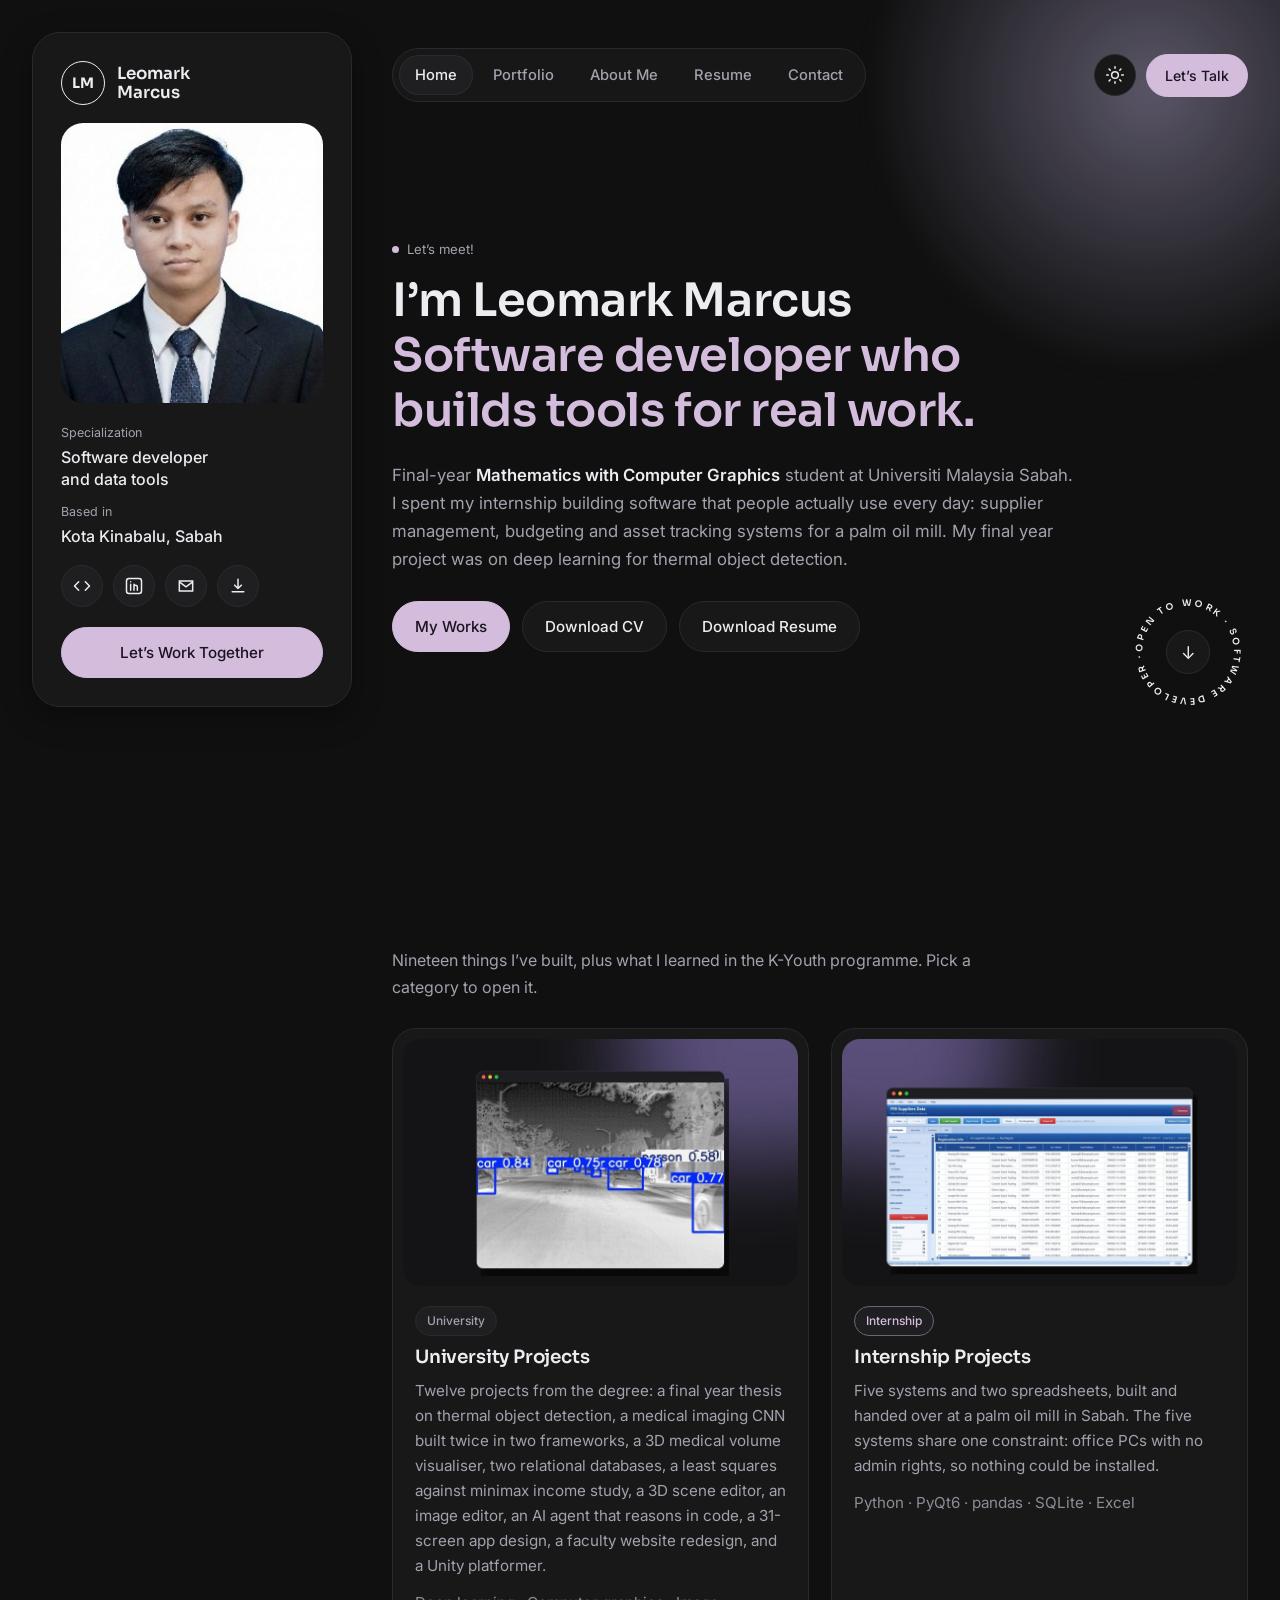
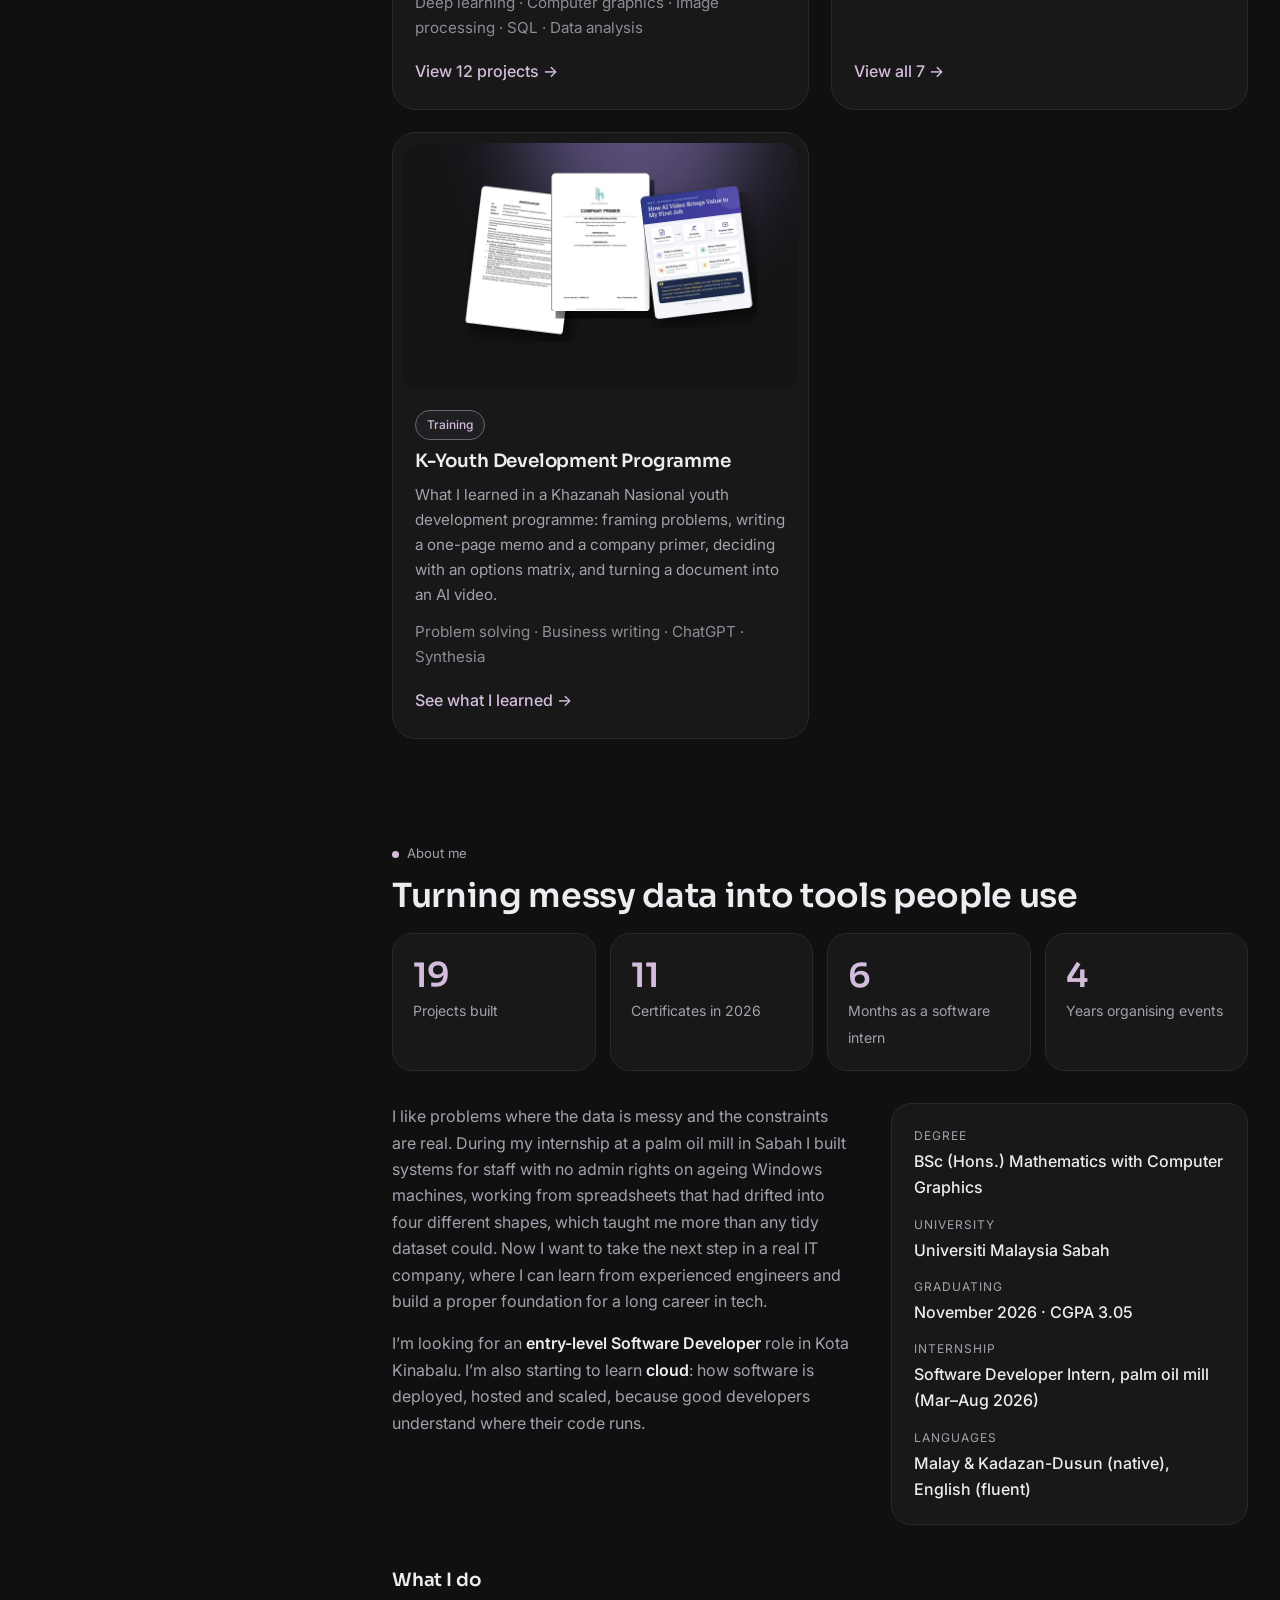
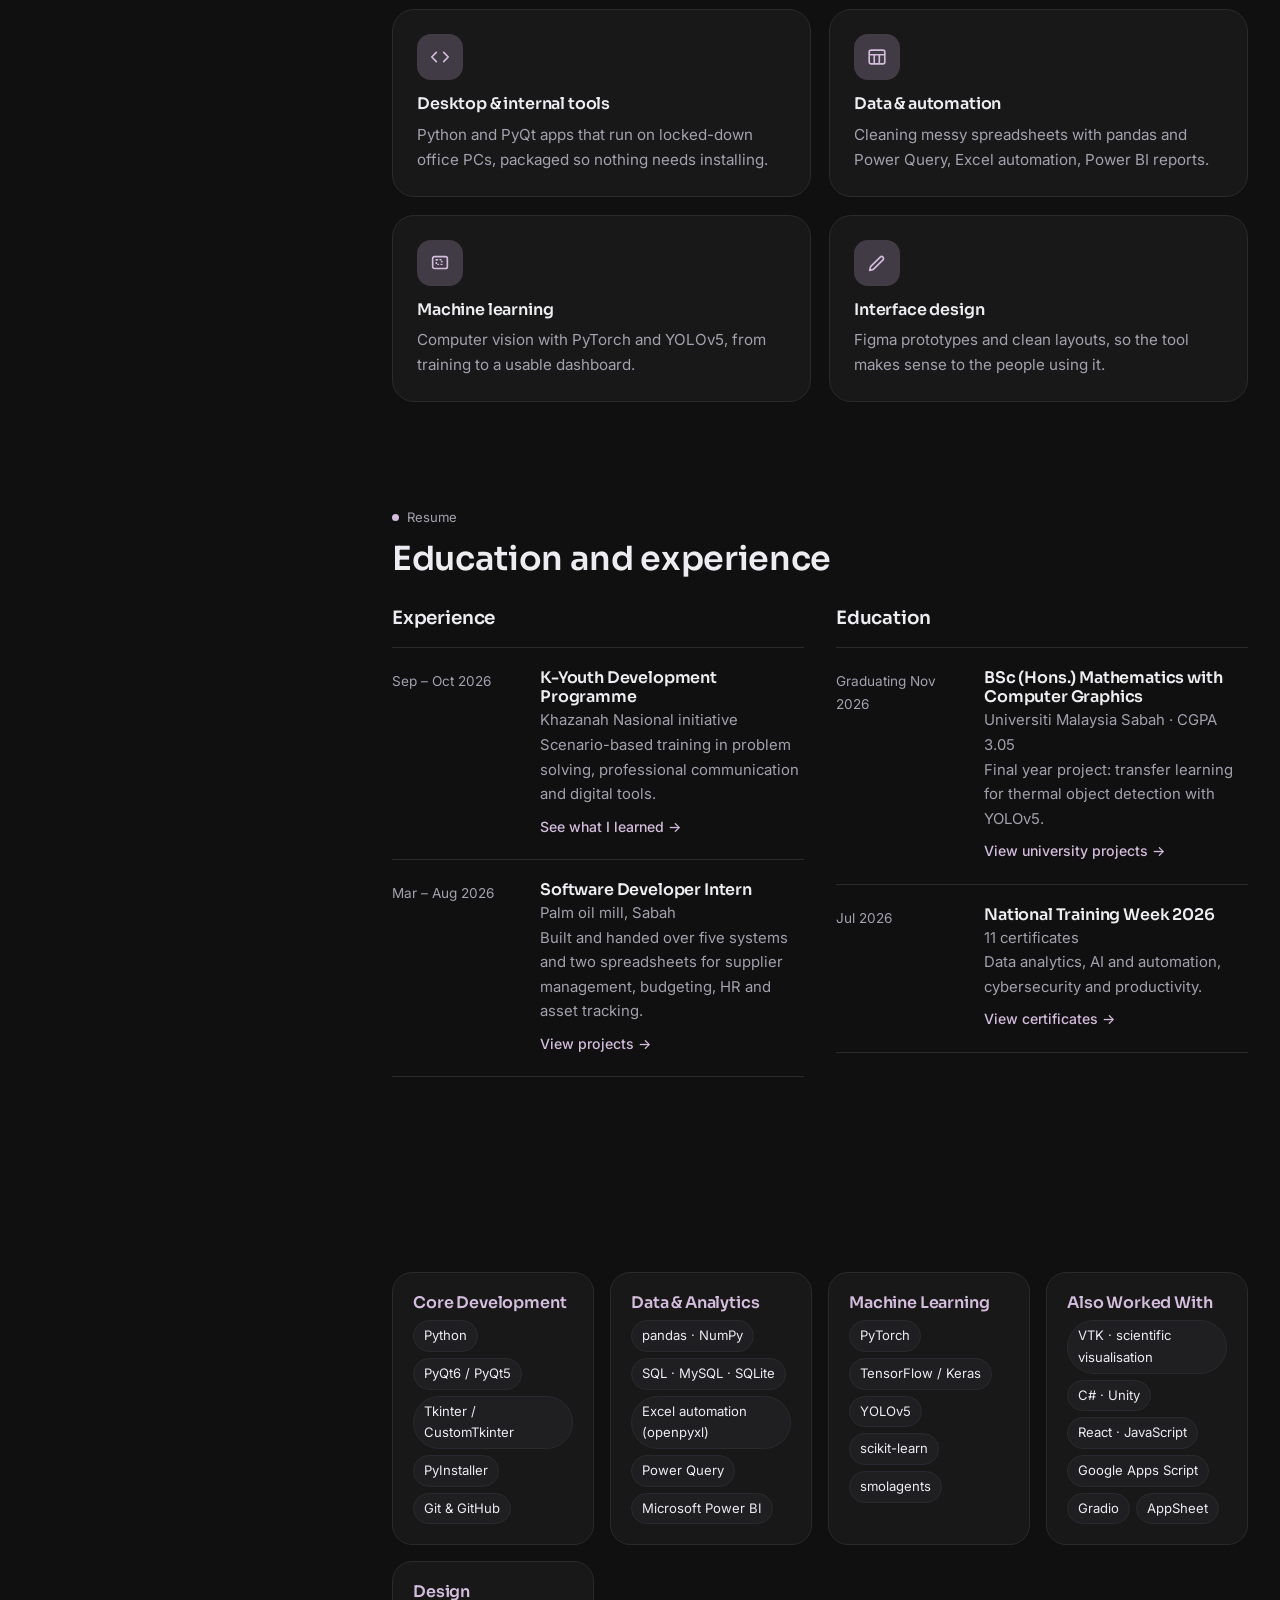
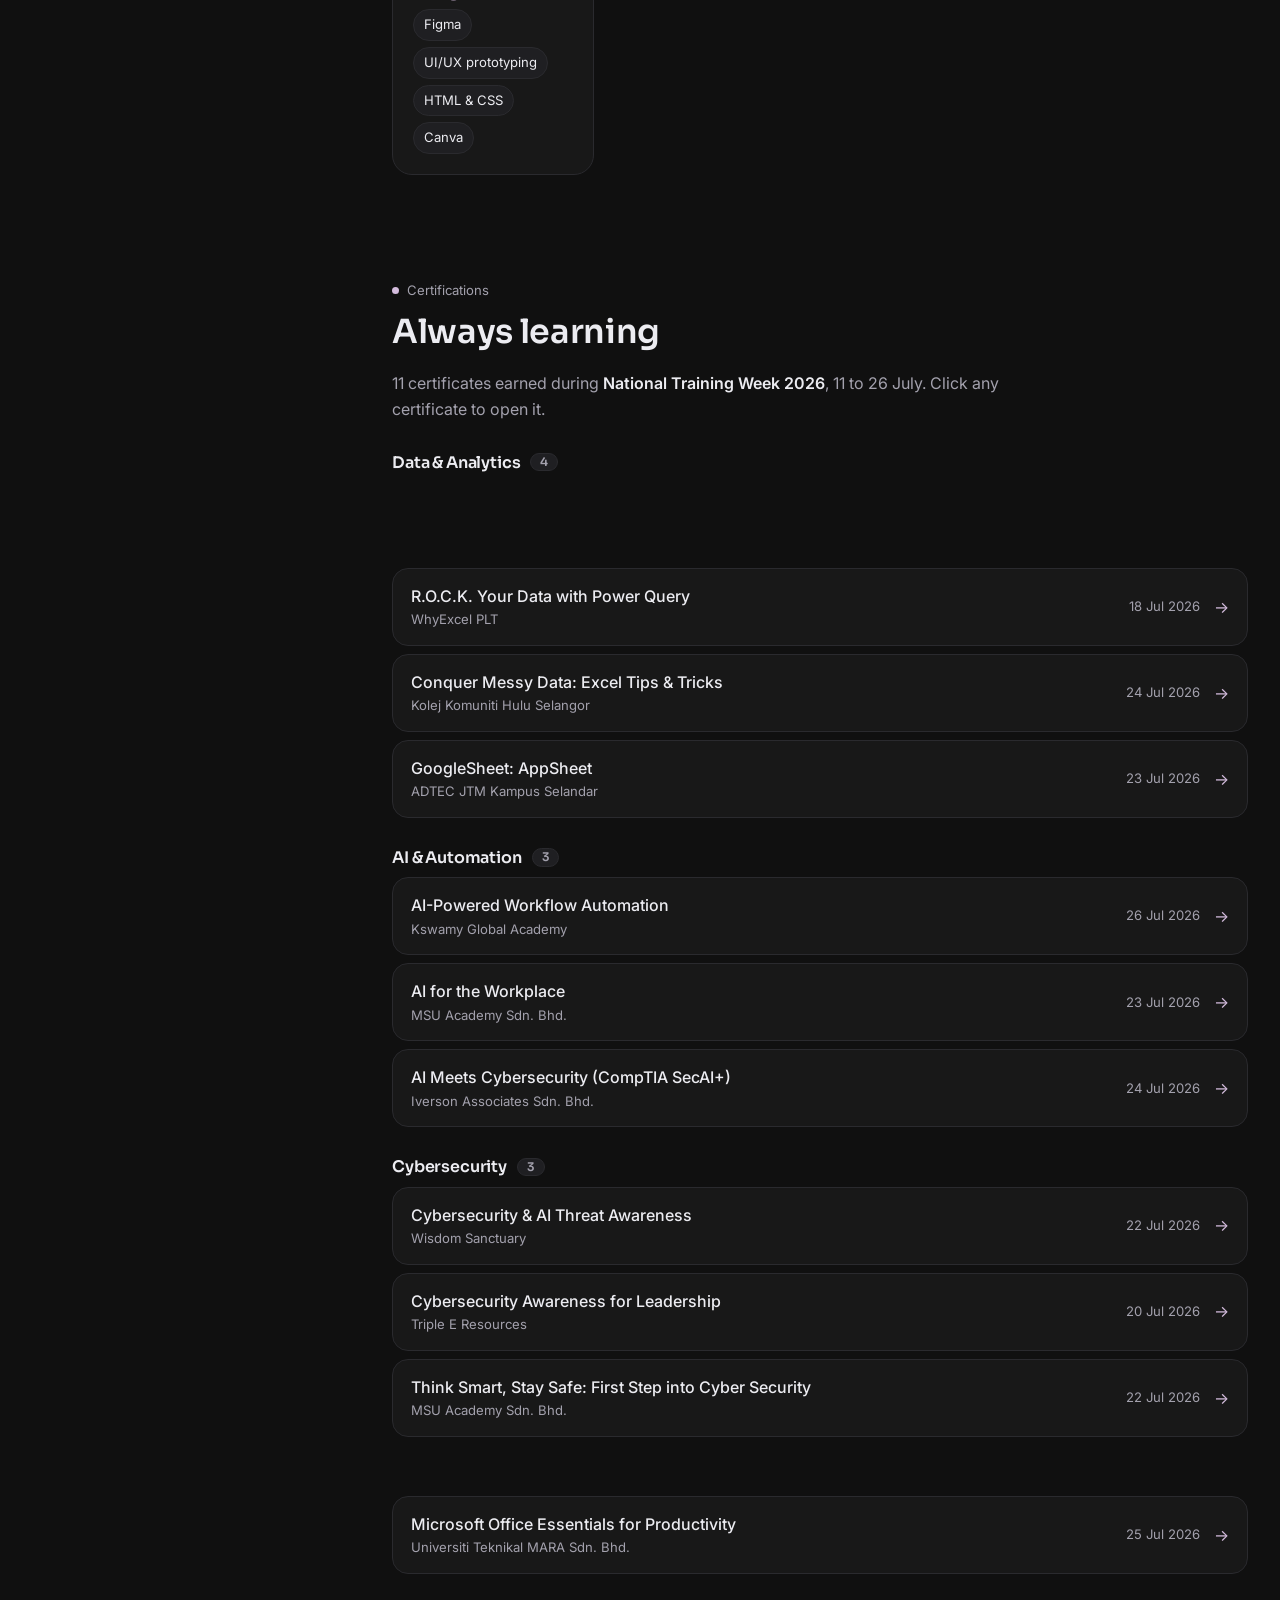
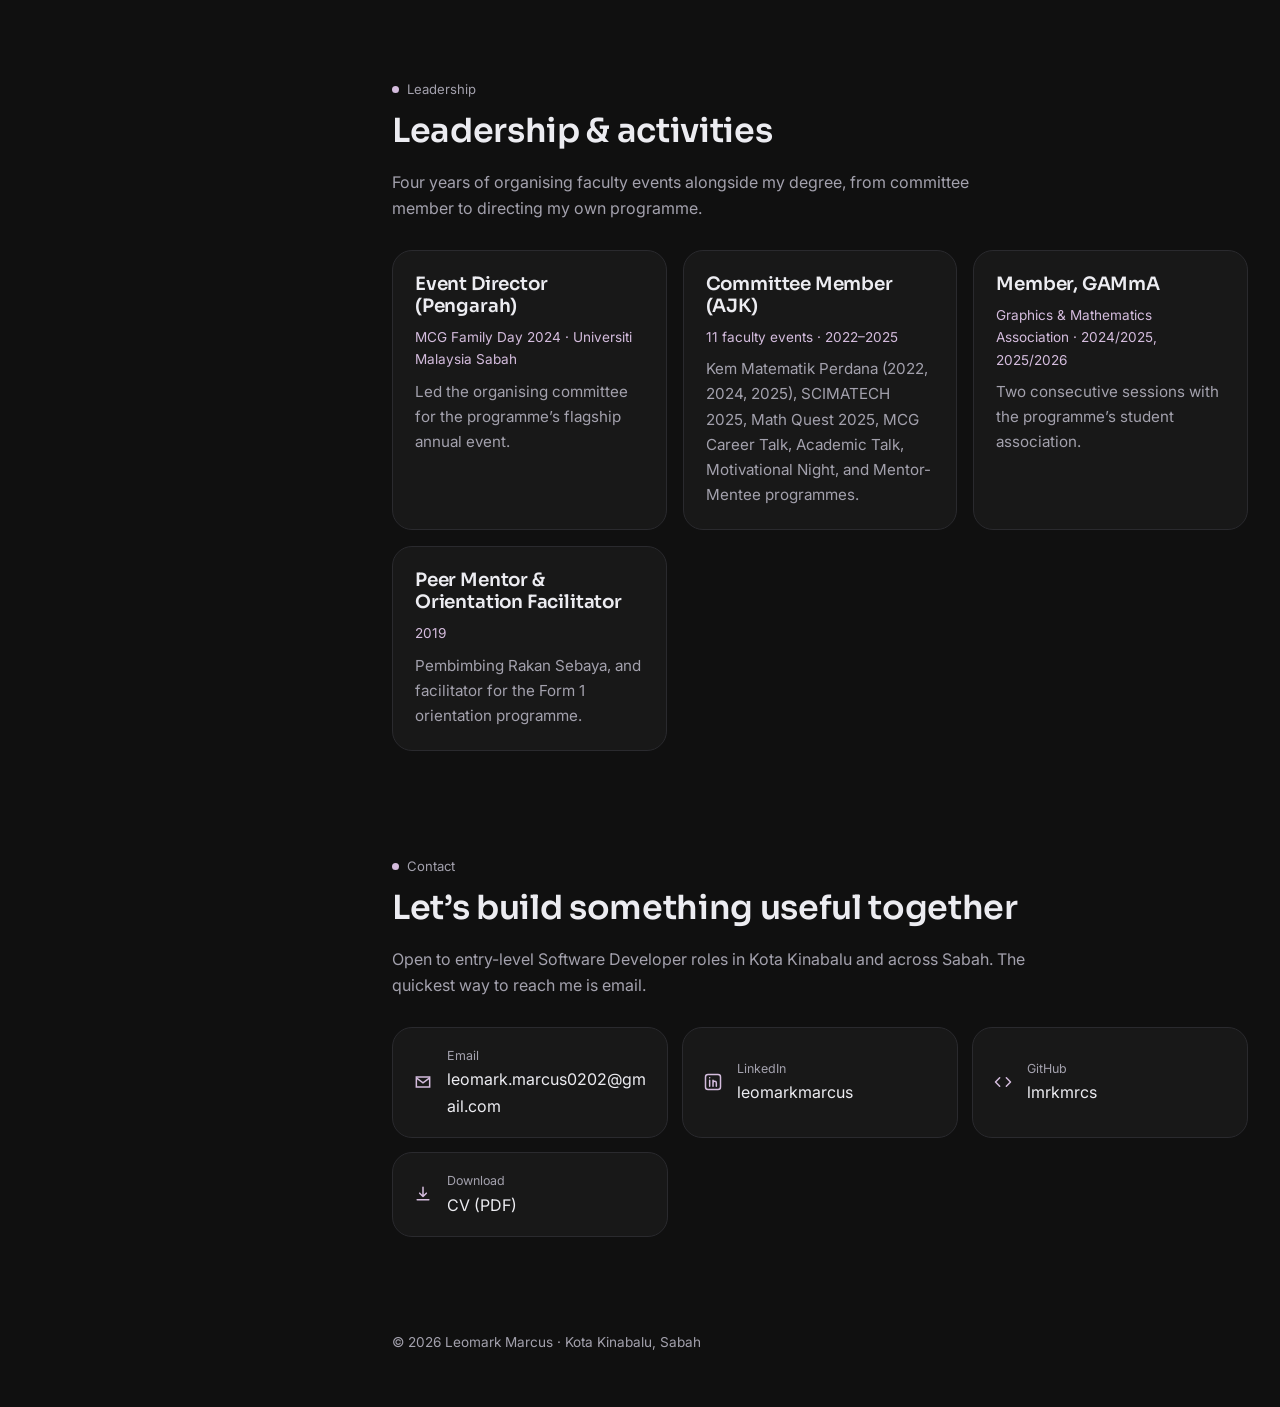
==== commit d7310abc: "Tidy resume links and move the phone badge to the right The "See what I learned" and "View projects"" ====
--- a/index.html
+++ b/index.html
@@ -18,7 +18,7 @@
 <link rel="preconnect" href="https://fonts.googleapis.com">
 <link rel="preconnect" href="https://fonts.gstatic.com" crossorigin>
 <link href="https://fonts.googleapis.com/css2?family=Sora:wght@400;500;600;700&family=Inter:wght@400;500;600&display=swap" rel="stylesheet">
-<link rel="stylesheet" href="style.css?v=r7">
+<link rel="stylesheet" href="style.css?v=r8">
 <link rel="icon" href="data:image/svg+xml,<svg xmlns='http://www.w3.org/2000/svg' viewBox='0 0 100 100'><rect width='100' height='100' rx='24' fill='%23101010'/><path d='M32.5 24h13v39h22v13H32.5z' fill='%23D4BCDD'/></svg>">
 </head>
 <body>
@@ -183,15 +183,15 @@
     <div>
       <h3 class="subhead">Experience</h3>
       <ol class="timeline">
-        <li><span class="t-when">Sep &ndash; Oct 2026</span><div><h4>K-Youth Development Programme</h4><p class="t-where">Khazanah Nasional initiative</p><p>Scenario-based training in problem solving, professional communication and digital tools. <a href="#/kyouth">See what I learned &rarr;</a></p></div></li>
-        <li><span class="t-when">Mar &ndash; Aug 2026</span><div><h4>Software Developer Intern</h4><p class="t-where">Palm oil mill, Sabah</p><p>Built and handed over five systems and two spreadsheets for supplier management, budgeting, HR and asset tracking. <a href="#/internship">View projects &rarr;</a></p></div></li>
+        <li><span class="t-when">Sep &ndash; Oct 2026</span><div><h4>K-Youth Development Programme</h4><p class="t-where">Khazanah Nasional initiative</p><p>Scenario-based training in problem solving, professional communication and digital tools.</p><a class="t-link" href="#/kyouth">See what I learned &rarr;</a></div></li>
+        <li><span class="t-when">Mar &ndash; Aug 2026</span><div><h4>Software Developer Intern</h4><p class="t-where">Palm oil mill, Sabah</p><p>Built and handed over five systems and two spreadsheets for supplier management, budgeting, HR and asset tracking.</p><a class="t-link" href="#/internship">View projects &rarr;</a></div></li>
       </ol>
     </div>
     <div>
       <h3 class="subhead">Education</h3>
       <ol class="timeline">
-        <li><span class="t-when">Graduating Nov 2026</span><div><h4>BSc (Hons.) Mathematics with Computer Graphics</h4><p class="t-where">Universiti Malaysia Sabah &middot; CGPA 3.05</p><p>Final year project: transfer learning for thermal object detection with YOLOv5. <a href="#/uni">View university projects &rarr;</a></p></div></li>
-        <li><span class="t-when">Jul 2026</span><div><h4>National Training Week 2026</h4><p class="t-where">11 certificates</p><p>Data analytics, AI and automation, cybersecurity and productivity. <a href="#certs">View certificates &rarr;</a></p></div></li>
+        <li><span class="t-when">Graduating Nov 2026</span><div><h4>BSc (Hons.) Mathematics with Computer Graphics</h4><p class="t-where">Universiti Malaysia Sabah &middot; CGPA 3.05</p><p>Final year project: transfer learning for thermal object detection with YOLOv5.</p><a class="t-link" href="#/uni">View university projects &rarr;</a></div></li>
+        <li><span class="t-when">Jul 2026</span><div><h4>National Training Week 2026</h4><p class="t-where">11 certificates</p><p>Data analytics, AI and automation, cybersecurity and productivity.</p><a class="t-link" href="#certs">View certificates &rarr;</a></div></li>
       </ol>
     </div>
   </div>
--- a/style.css
+++ b/style.css
@@ -235,6 +235,7 @@
 .timeline h4 { margin-bottom: 2px; }
 .t-where { margin: 0 0 6px; color: var(--accent); font-size: .88rem; }
 .timeline p { margin: 0; color: var(--muted); font-size: .93rem; }
+.t-link { display: inline-block; margin-top: 8px; font-size: .88rem; font-weight: 500; white-space: nowrap; }
 
 /* ===== Skills ===== */
 .skills { display: grid; grid-template-columns: repeat(auto-fill, minmax(190px, 1fr)); gap: 16px; }
@@ -345,7 +346,7 @@
   .pills a { white-space: nowrap; padding: 7px 12px; font-size: .85rem; }
   .top-actions .btn { display: none; }
   .hero { padding: 44px 0 0; min-height: 0; }
-  .badge { position: relative; right: auto; bottom: auto; margin-top: 26px; width: 100px; height: 100px; }
+  .badge { position: relative; right: auto; bottom: auto; margin: 22px 4px 0 auto; width: 100px; height: 100px; }
   .about-grid, .timeline-wrap, .services { grid-template-columns: 1fr; }
   .section { padding-top: 48px; }
   .grid-2 { grid-template-columns: 1fr; }
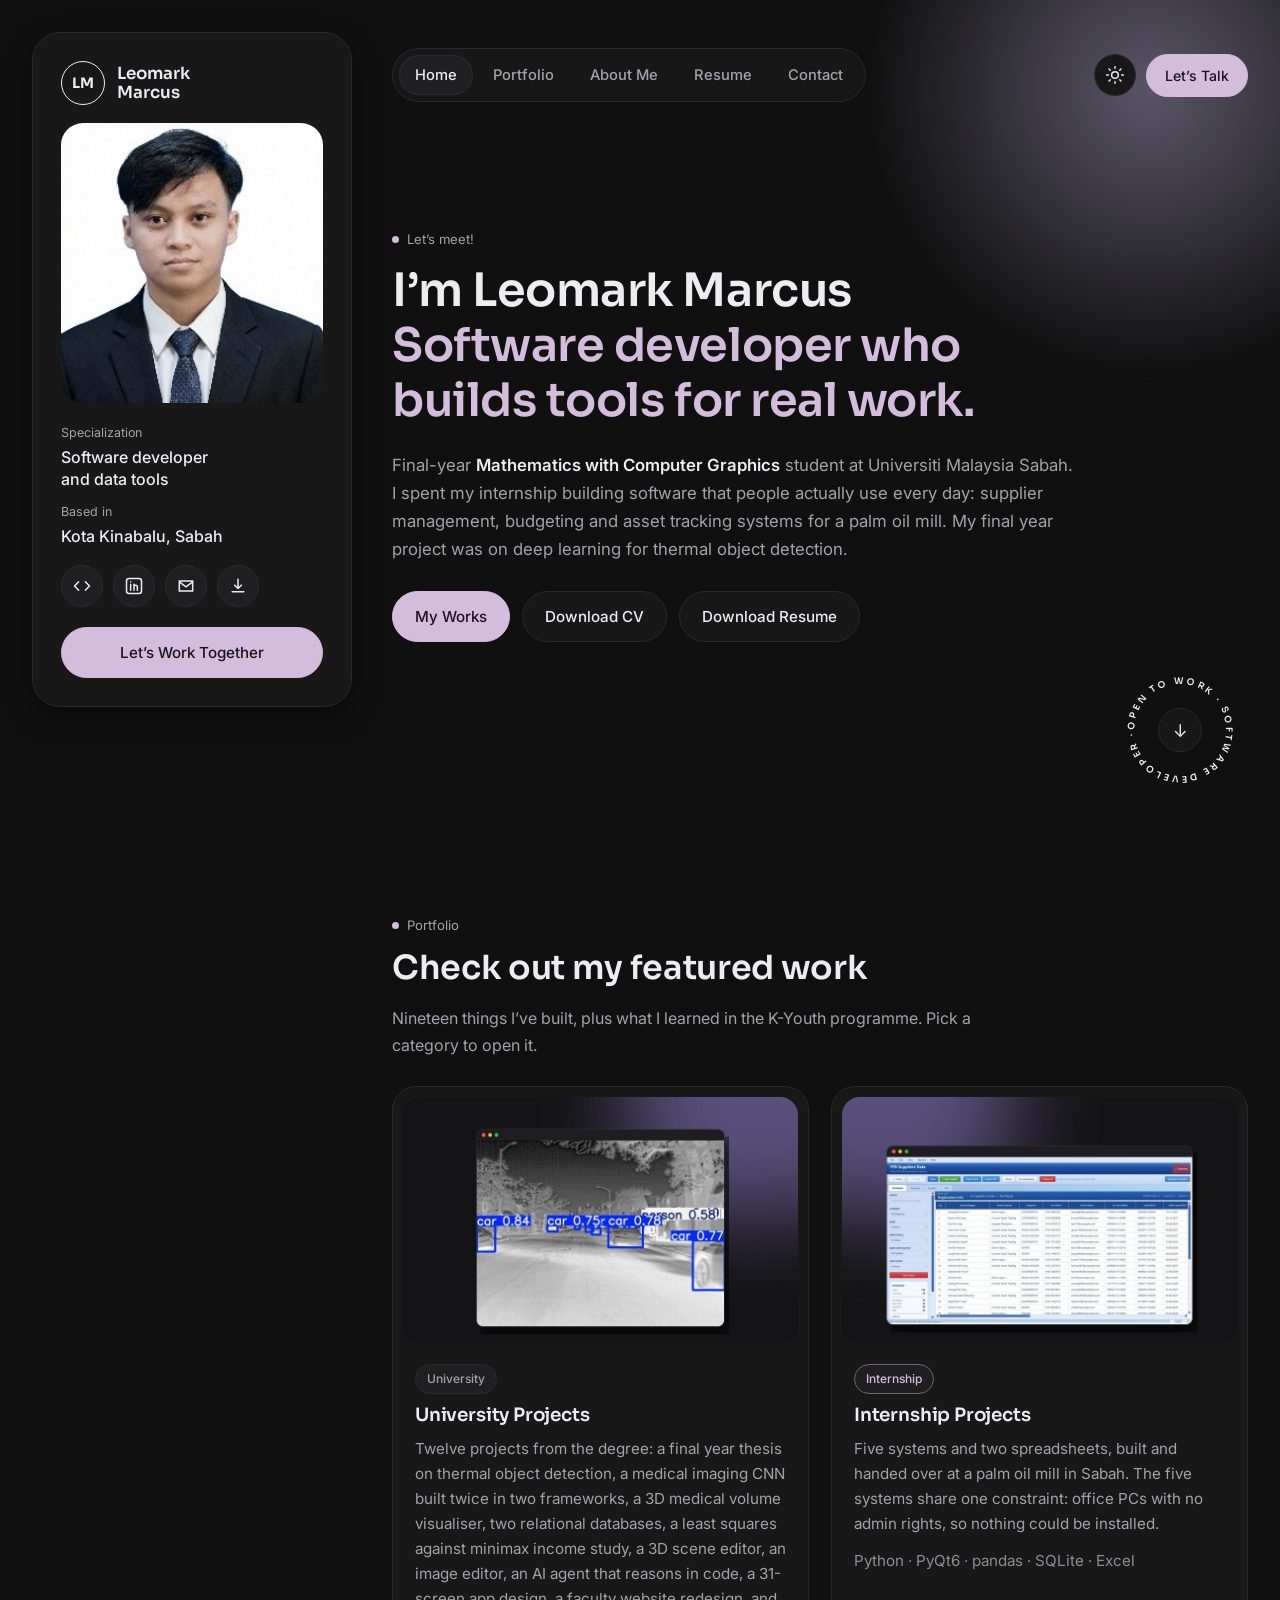
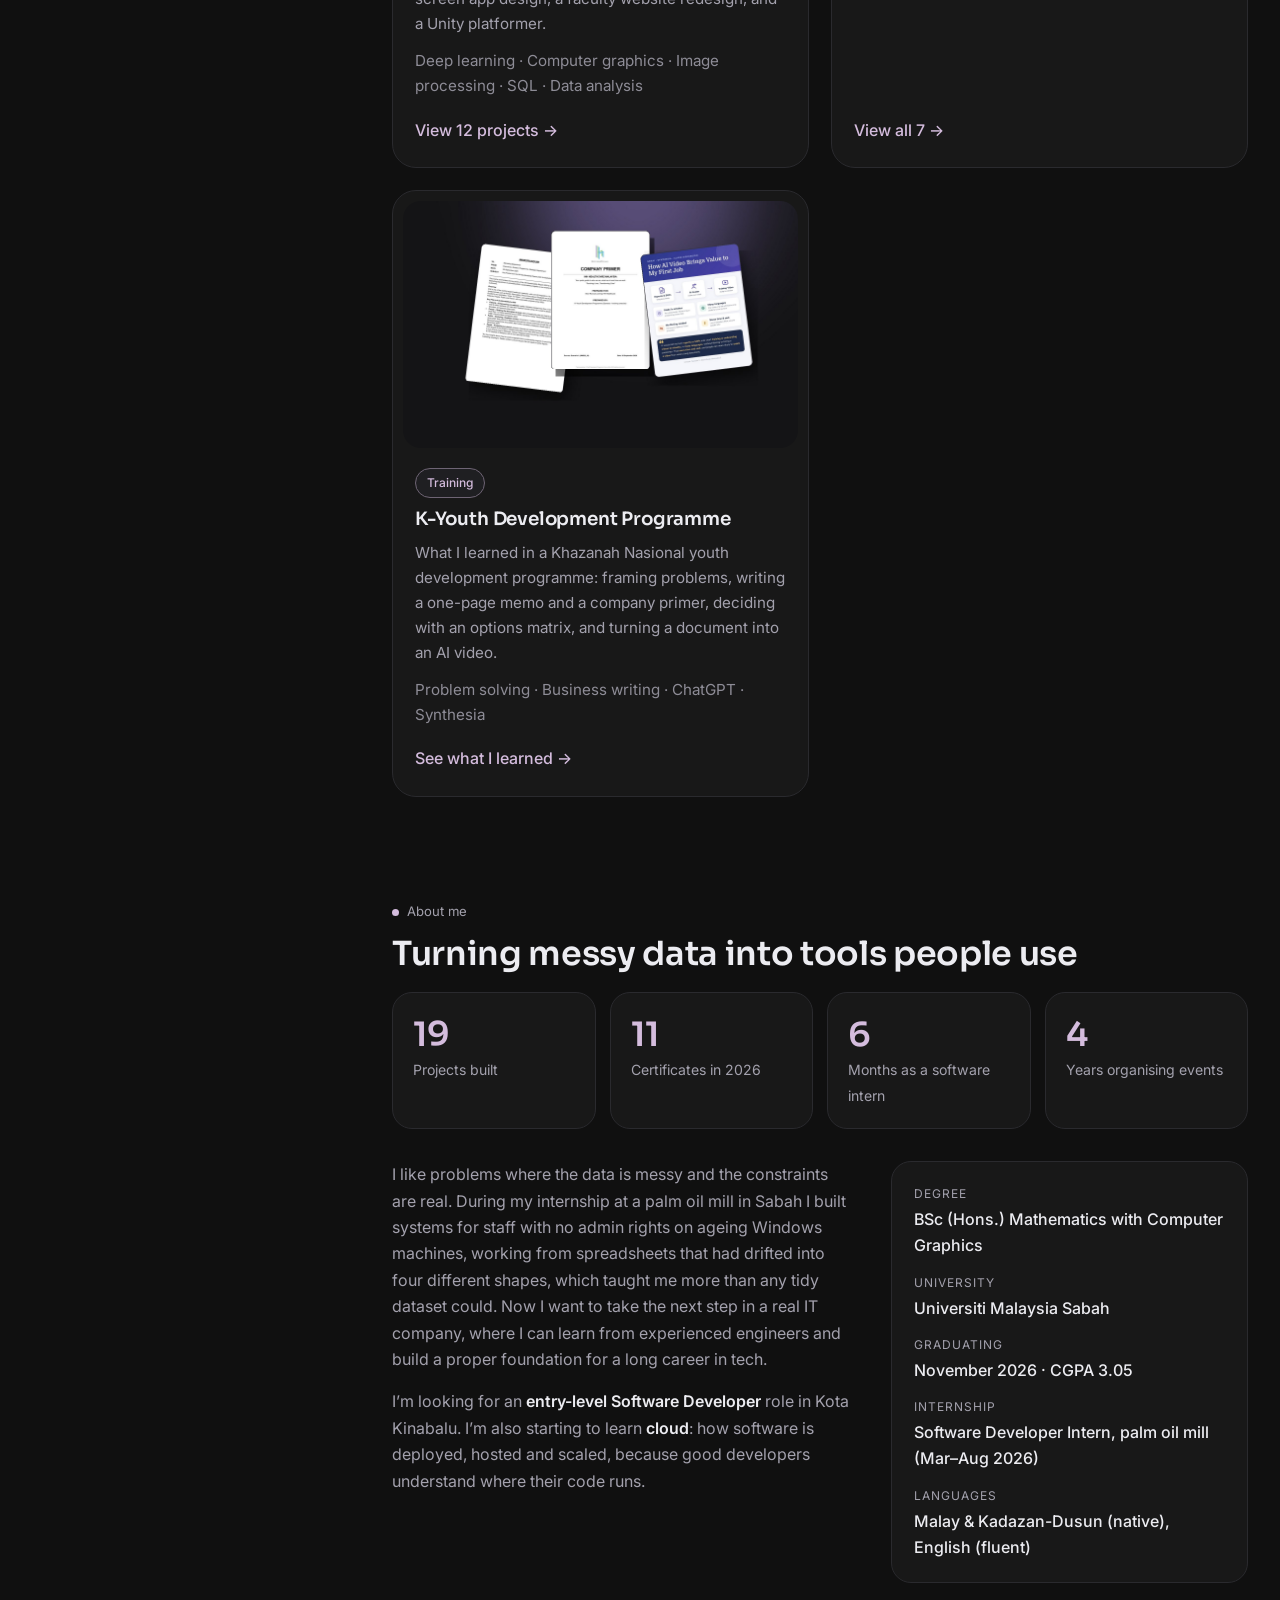
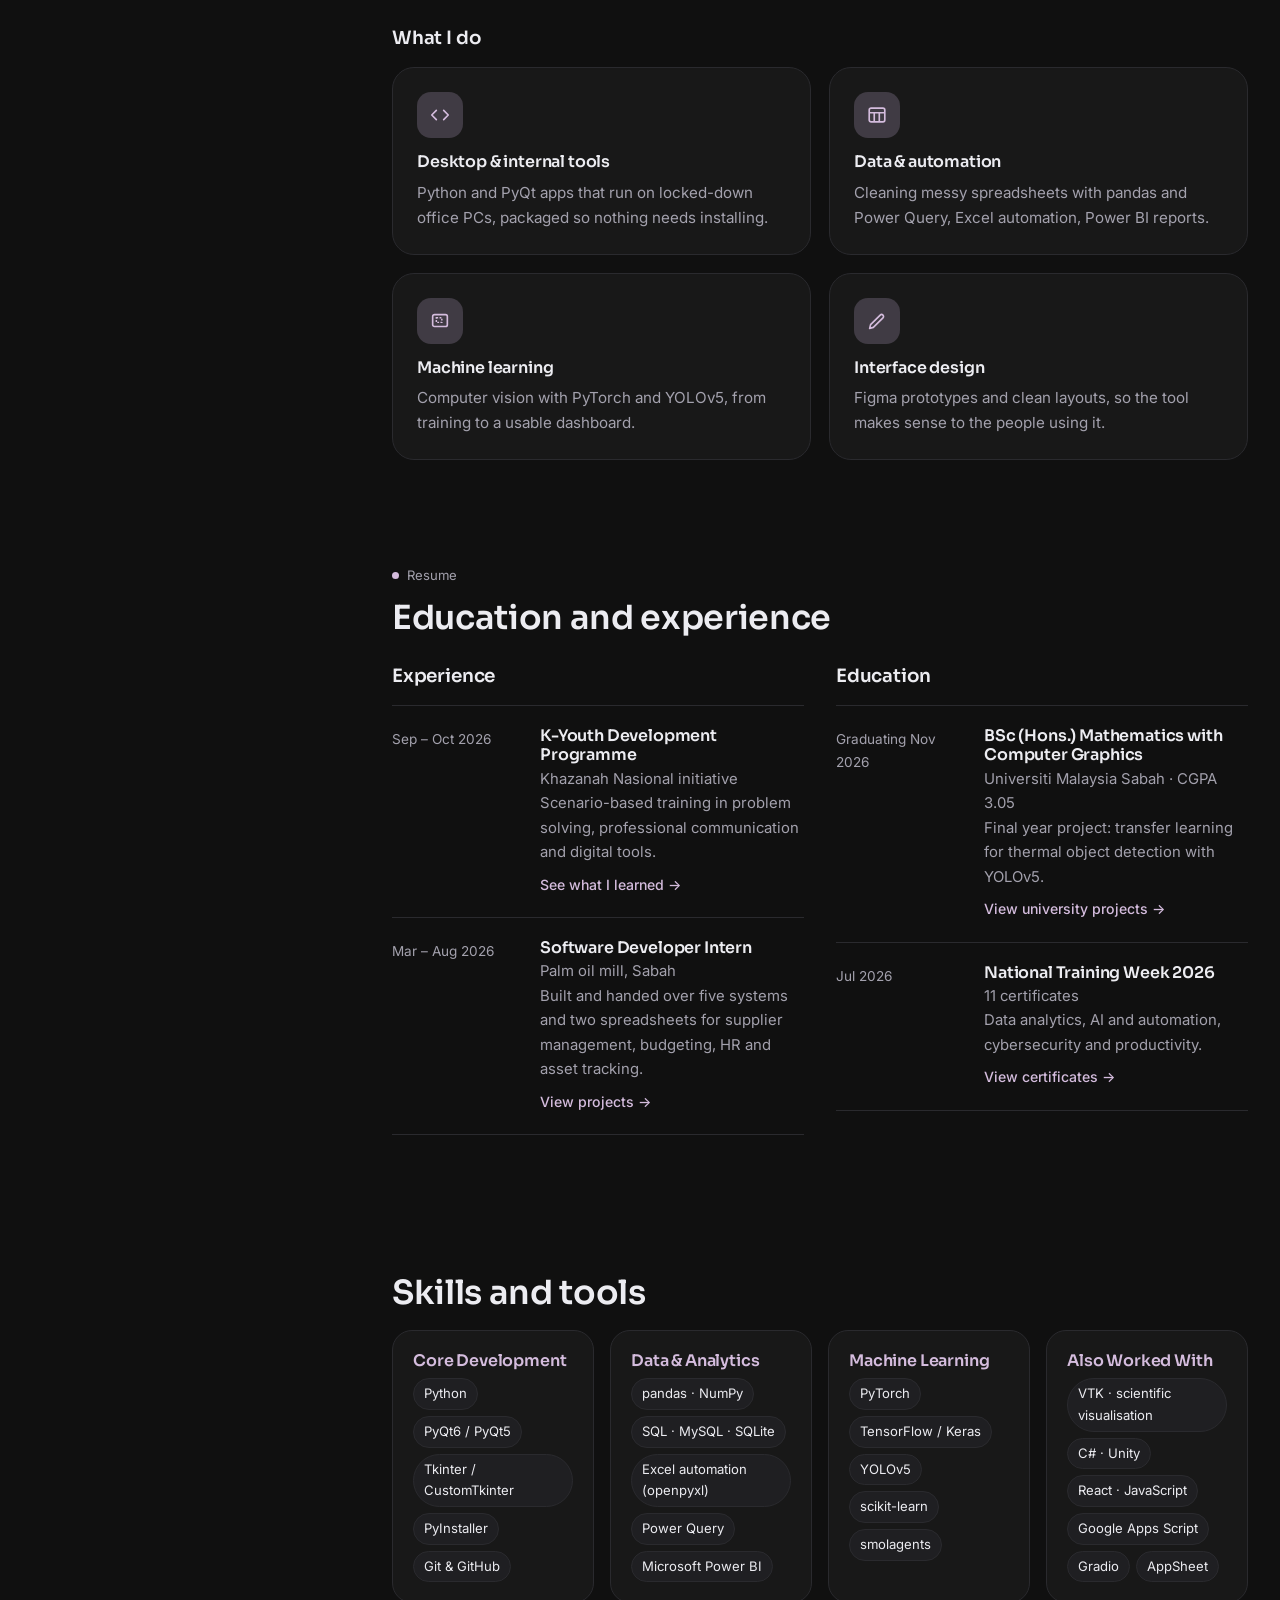
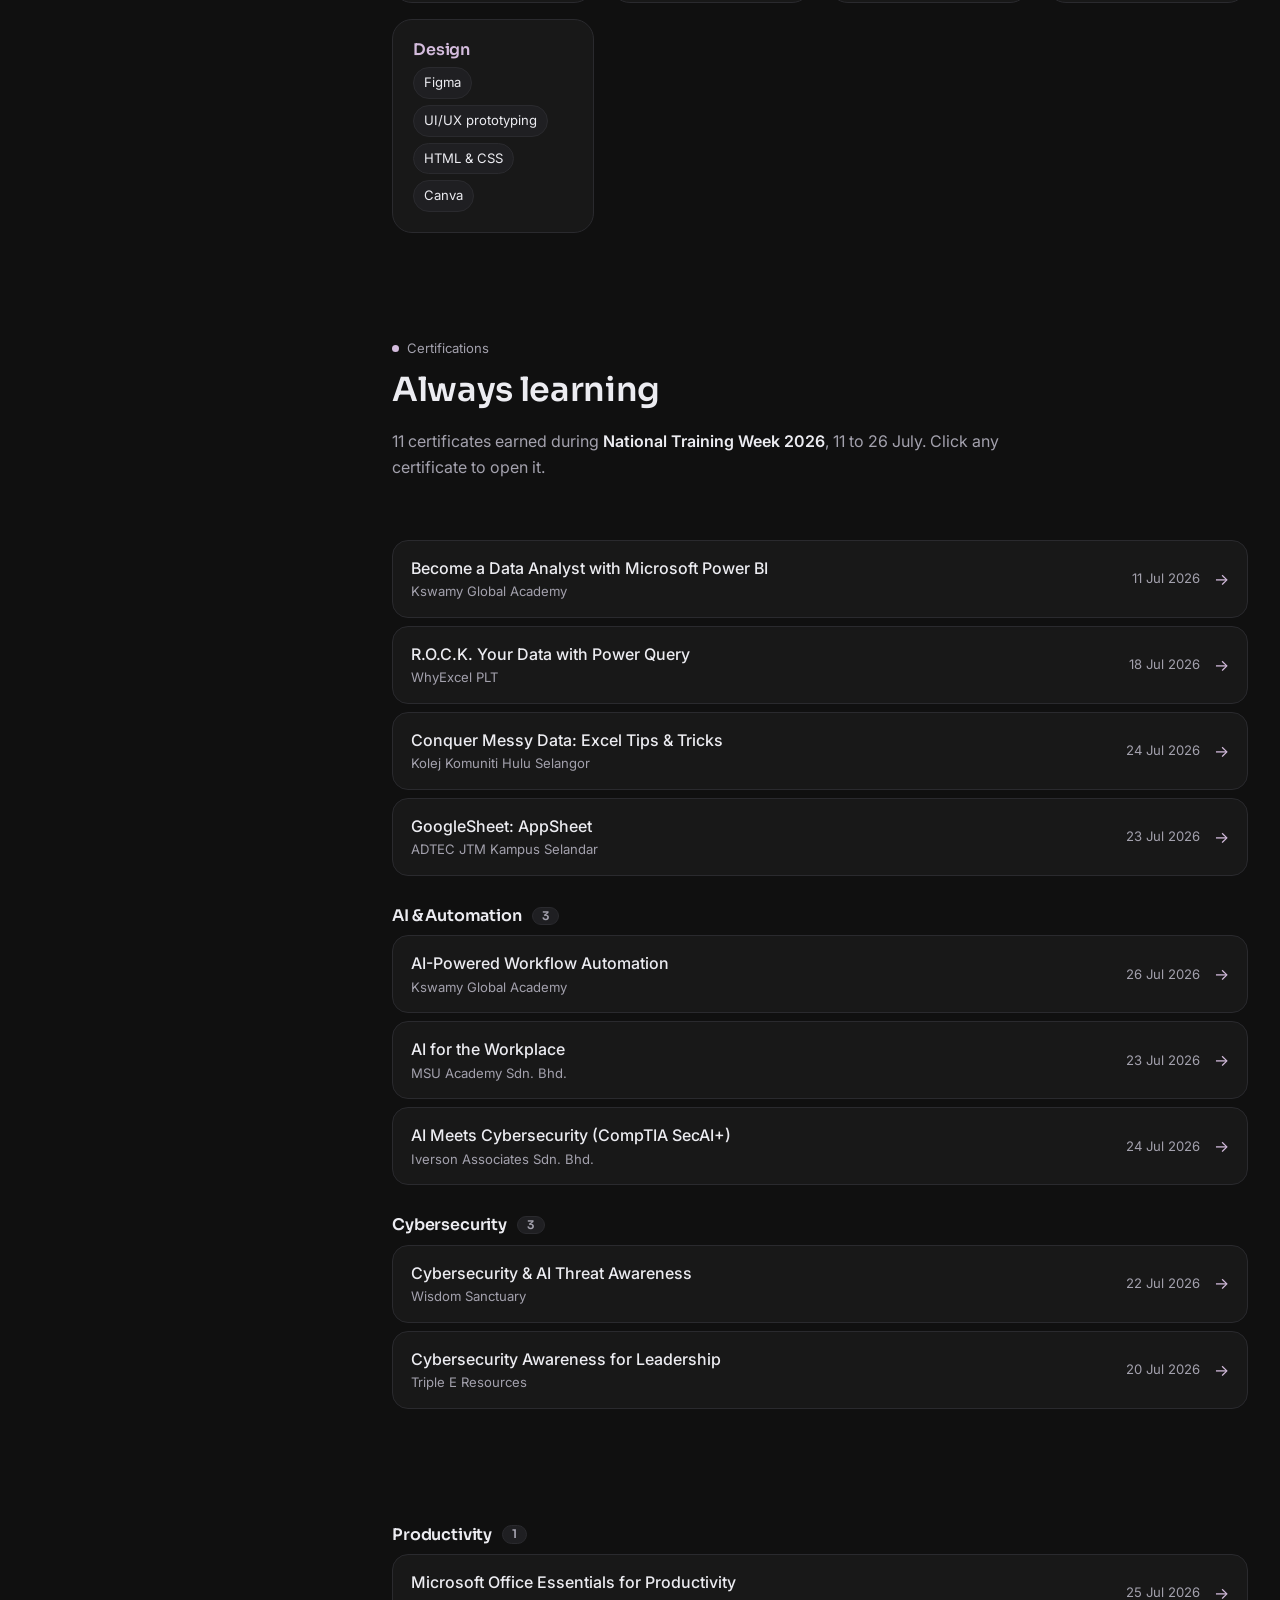
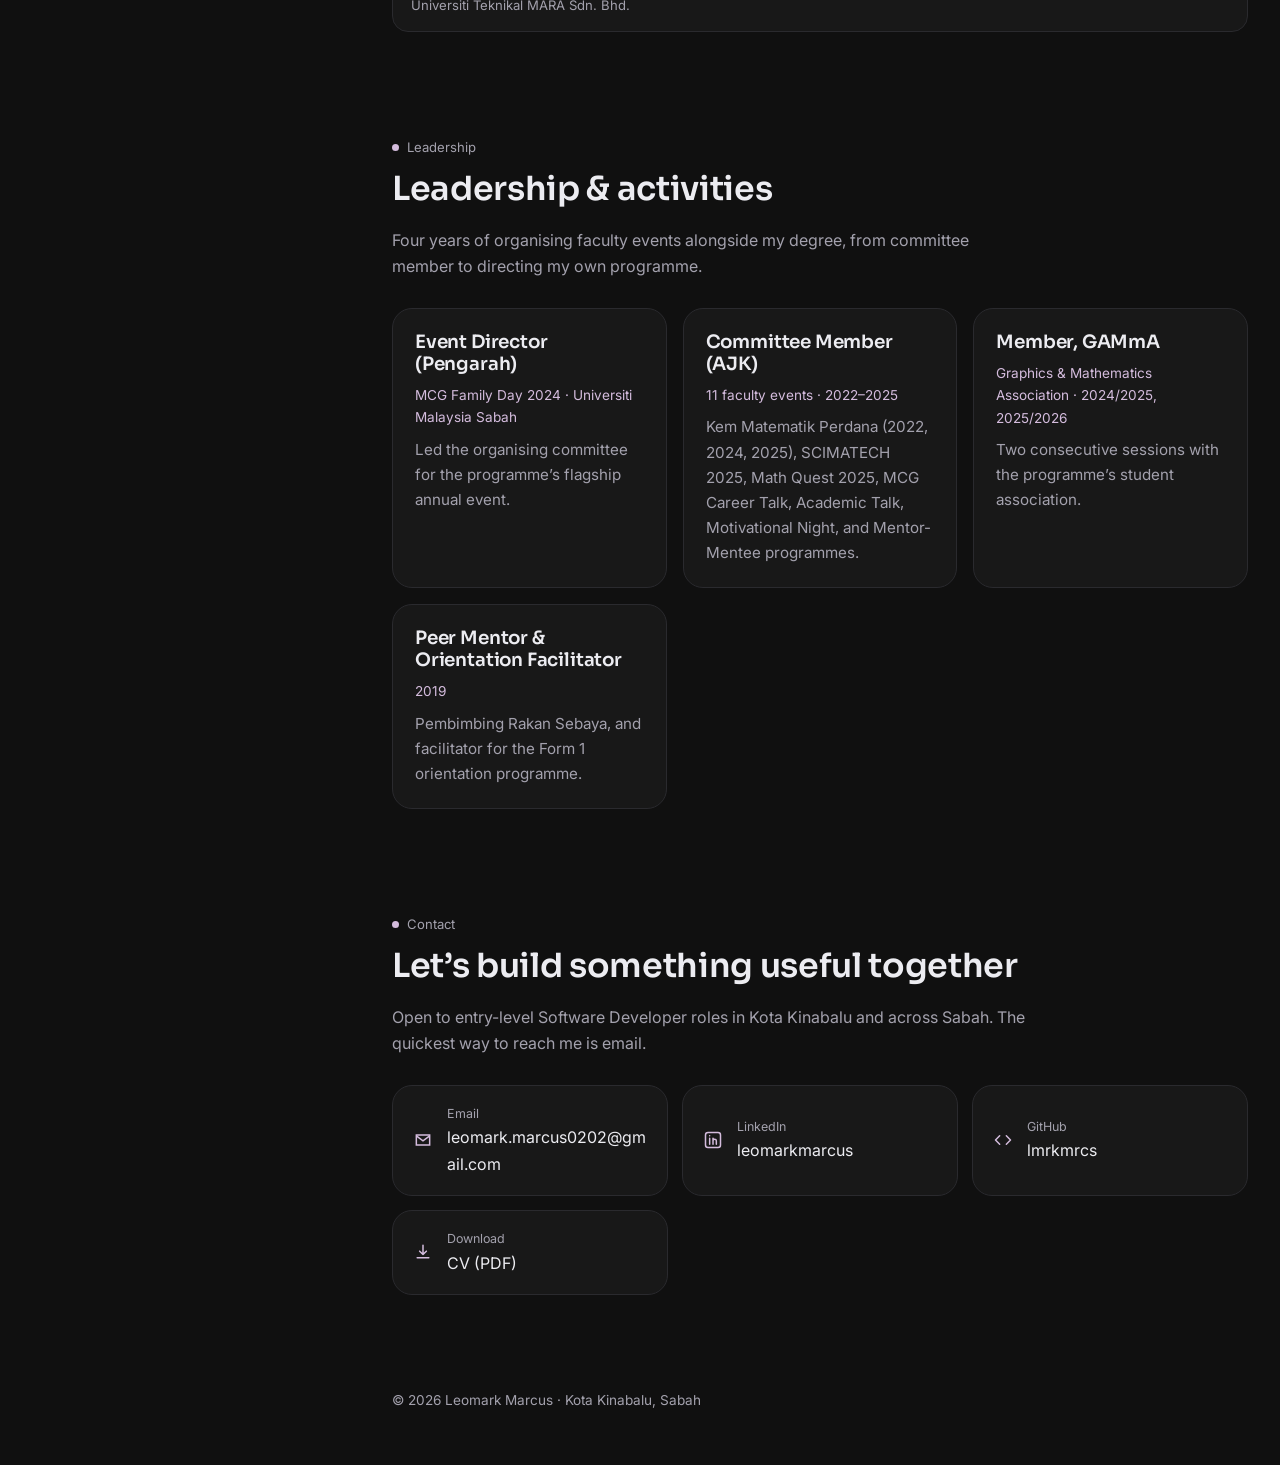
==== commit 2fdd785d: "Stop the hero badge overlapping on laptops, improve tablet layout The spinning "Open to work" badge " ====
--- a/index.html
+++ b/index.html
@@ -18,7 +18,7 @@
 <link rel="preconnect" href="https://fonts.googleapis.com">
 <link rel="preconnect" href="https://fonts.gstatic.com" crossorigin>
 <link href="https://fonts.googleapis.com/css2?family=Sora:wght@400;500;600;700&family=Inter:wght@400;500;600&display=swap" rel="stylesheet">
-<link rel="stylesheet" href="style.css?v=r8">
+<link rel="stylesheet" href="style.css?v=r9">
 <link rel="icon" href="data:image/svg+xml,<svg xmlns='http://www.w3.org/2000/svg' viewBox='0 0 100 100'><rect width='100' height='100' rx='24' fill='%23101010'/><path d='M32.5 24h13v39h22v13H32.5z' fill='%23D4BCDD'/></svg>">
 </head>
 <body>
--- a/style.css
+++ b/style.css
@@ -155,13 +155,15 @@
 .subhead { margin: 44px 0 18px; }
 
 /* ===== Hero ===== */
-.hero { position: relative; padding: 110px 0 80px; min-height: 72vh; }
+.hero { position: relative; padding: 100px 0 40px; min-height: 0; }
 .hero h1 { font-size: clamp(2rem, 3.6vw, 3.1rem); font-weight: 600; max-width: 20ch; margin-bottom: 24px; }
 .hero h1 .accent { color: var(--accent); }
 .pitch { color: var(--muted); max-width: 62ch; font-size: 1.05rem; }
+/* Badge sits in the normal flow, right-aligned under the buttons, so it can
+   never cover the text or buttons at any screen width. */
 .badge {
-  position: absolute; right: 0; bottom: 60px; width: 120px; height: 120px;
-  display: grid; place-items: center; color: var(--text);
+  position: relative; display: grid; place-items: center; color: var(--text);
+  width: 120px; height: 120px; margin: 28px 8px 0 auto;
 }
 .badge:hover { text-decoration: none; }
 .badge svg { position: absolute; inset: 0; width: 100%; height: 100%; animation: spin 18s linear infinite; }
@@ -346,7 +348,7 @@
   .pills a { white-space: nowrap; padding: 7px 12px; font-size: .85rem; }
   .top-actions .btn { display: none; }
   .hero { padding: 44px 0 0; min-height: 0; }
-  .badge { position: relative; right: auto; bottom: auto; margin: 22px 4px 0 auto; width: 100px; height: 100px; }
+  .badge { margin: 22px 4px 0 auto; width: 100px; height: 100px; }
   .about-grid, .timeline-wrap, .services { grid-template-columns: 1fr; }
   .section { padding-top: 48px; }
   .grid-2 { grid-template-columns: 1fr; }
@@ -372,3 +374,11 @@
 .cover-light { display: none; }
 [data-theme="light"] .cover-dark { display: none; }
 [data-theme="light"] .cover-light { display: block; }
+
+/* Tablets held upright (600-900px): use the extra width */
+@media (min-width: 600px) and (max-width: 900px) {
+  .profile-card { grid-template-columns: 140px minmax(0, 1fr); }
+  .profile-card .avatar { height: 176px; }
+  .stats { grid-template-columns: repeat(4, 1fr); }
+  .services { grid-template-columns: 1fr 1fr; }
+}
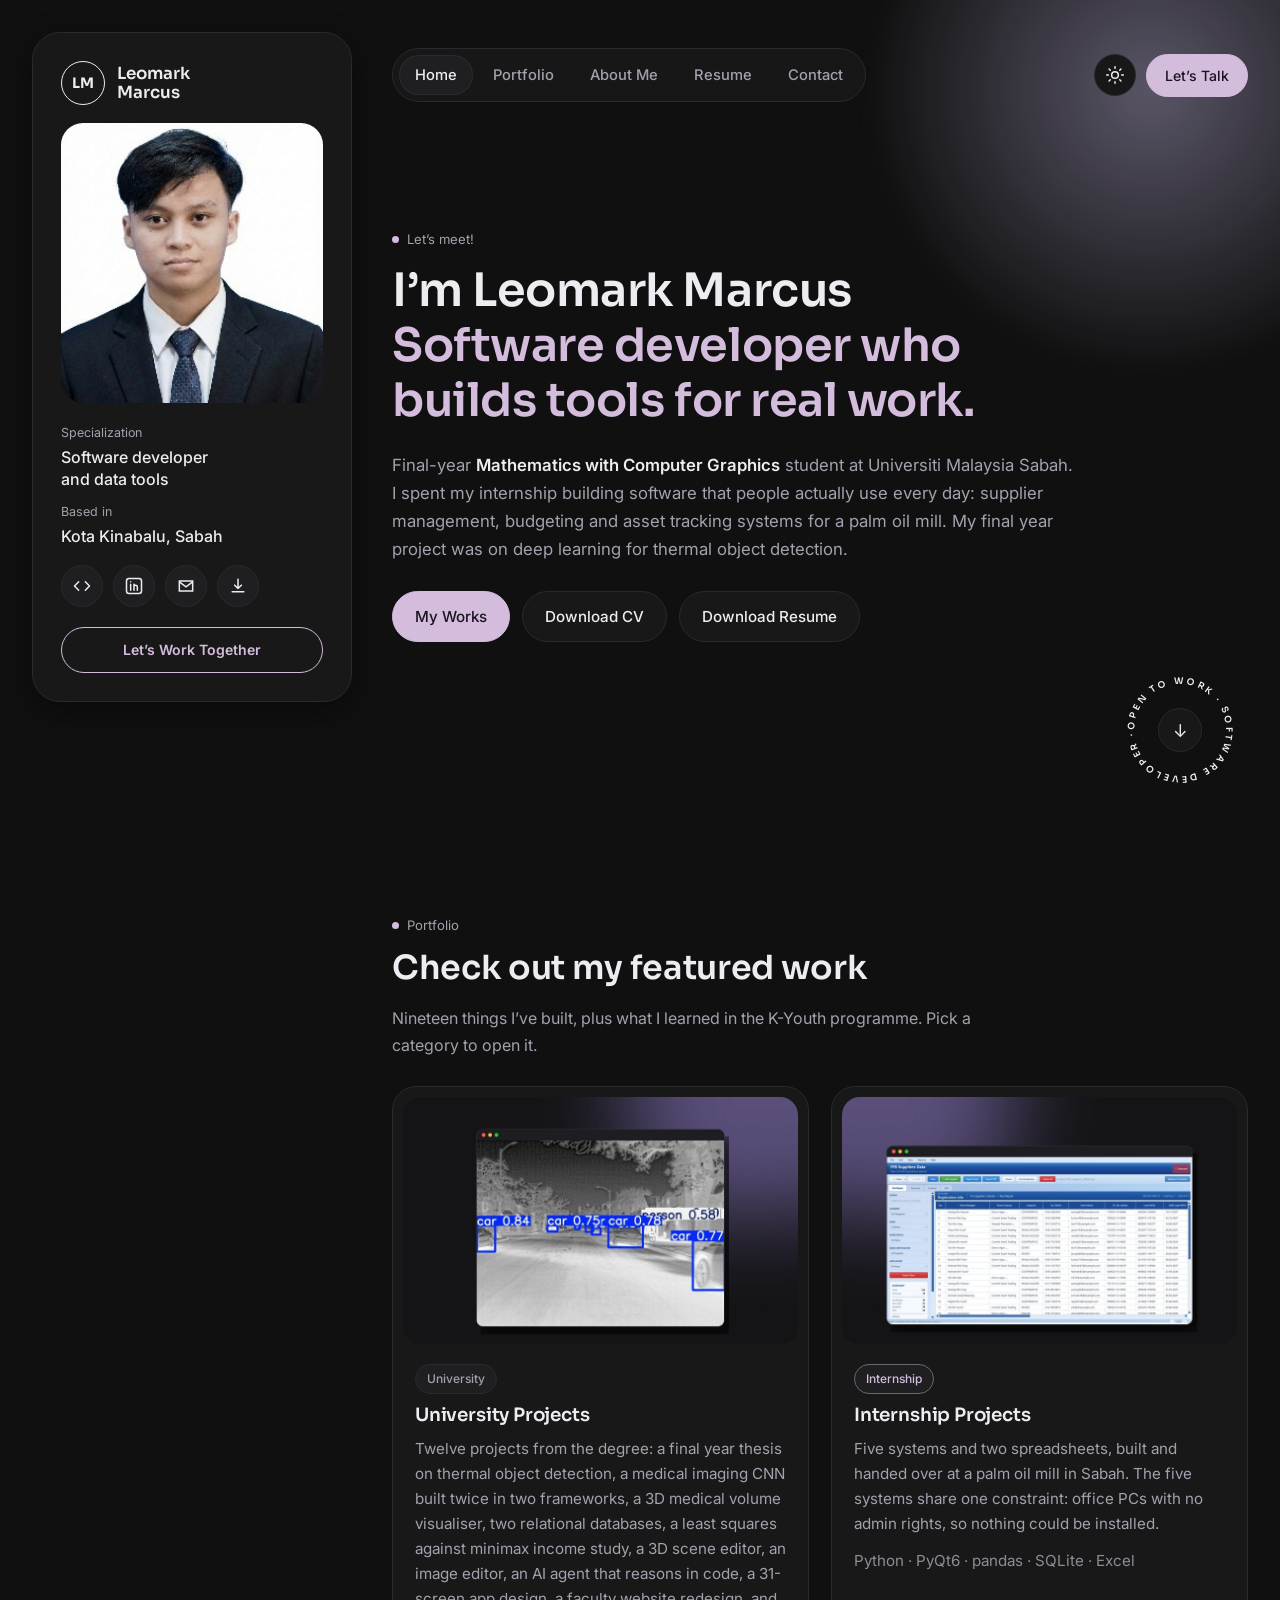
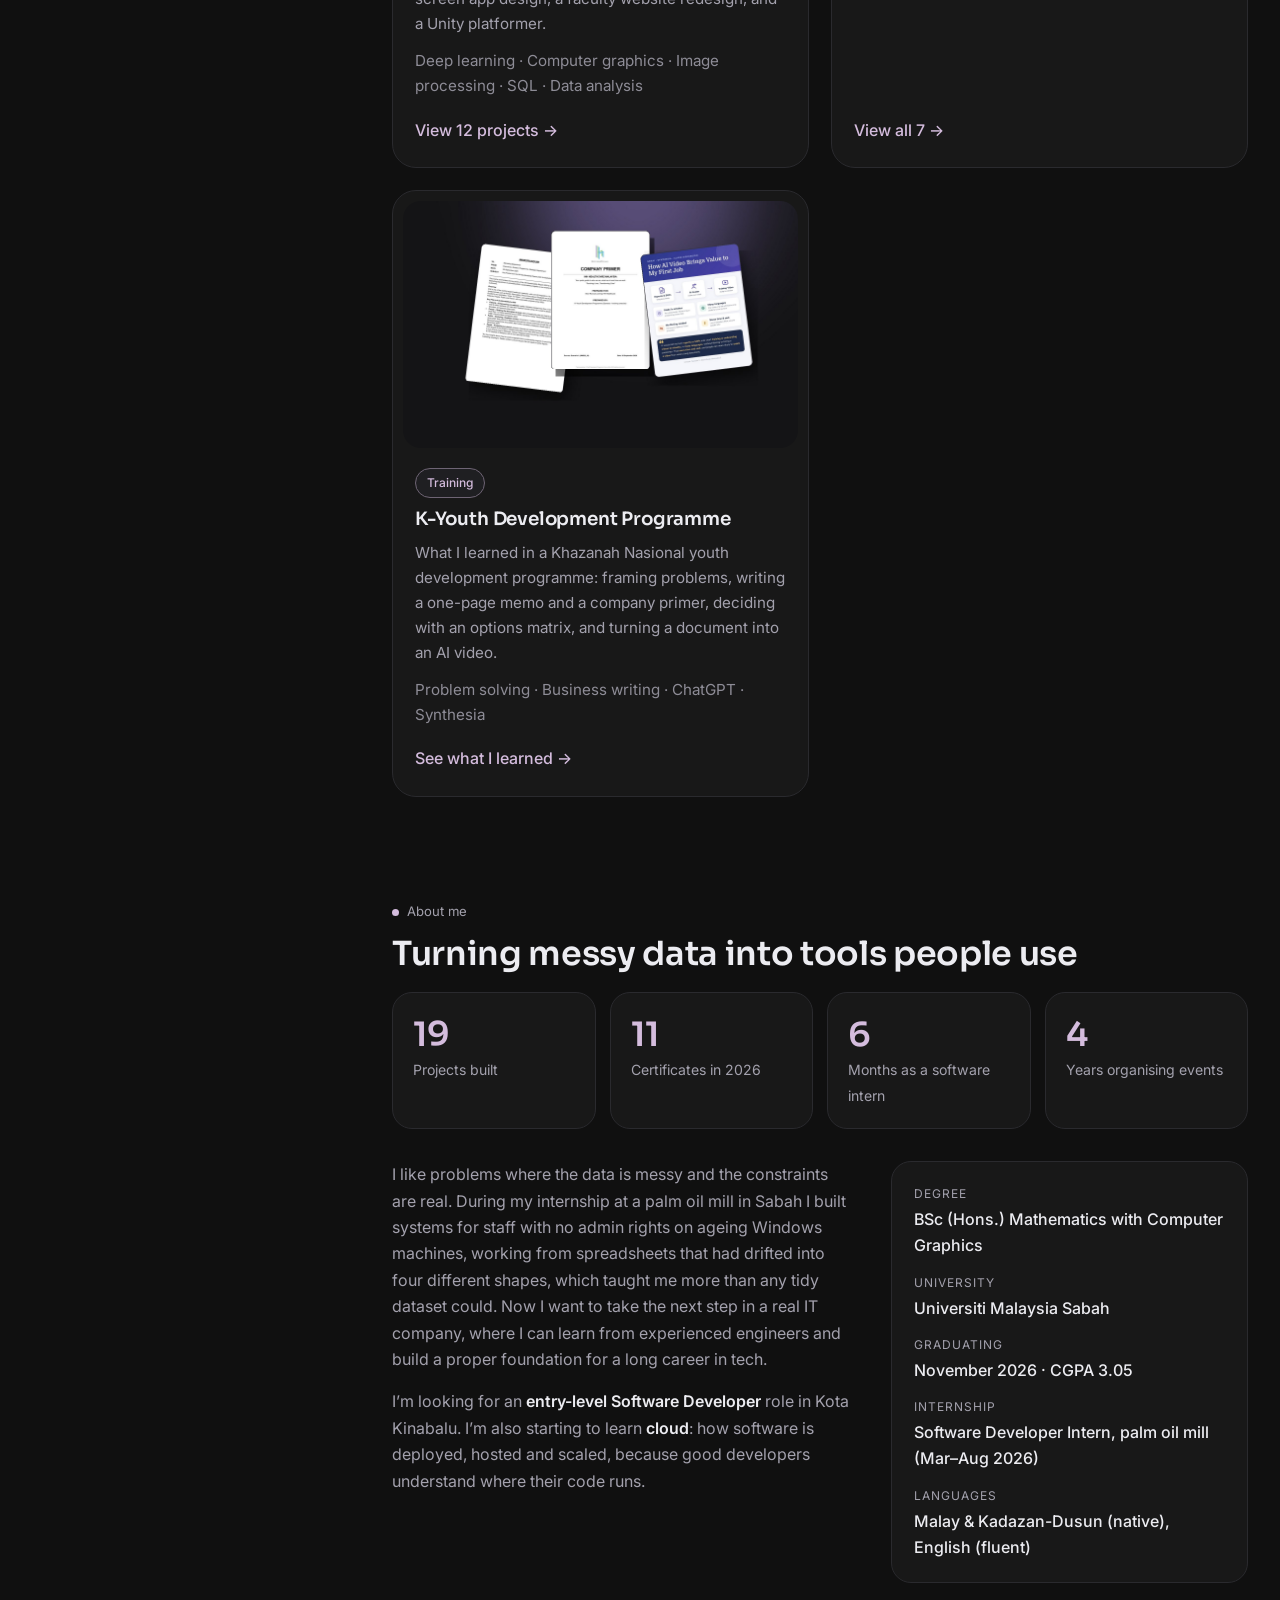
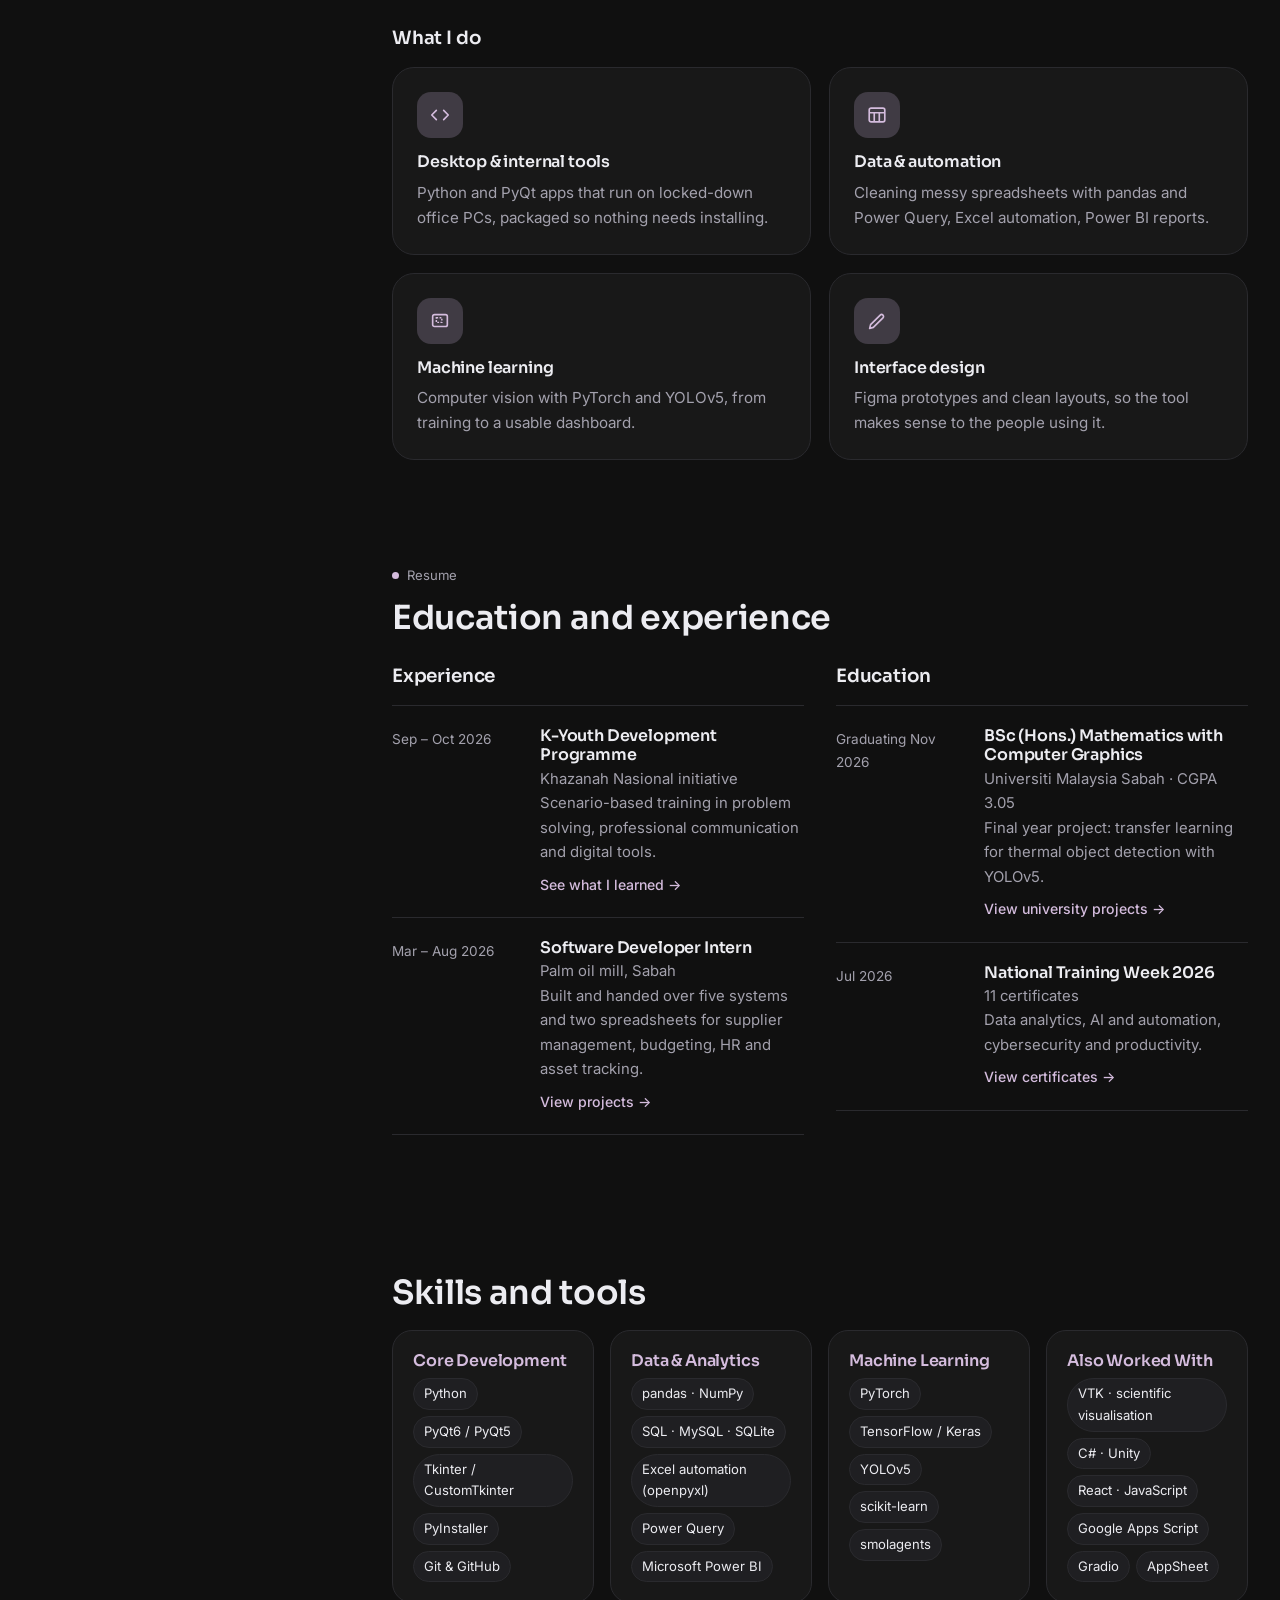
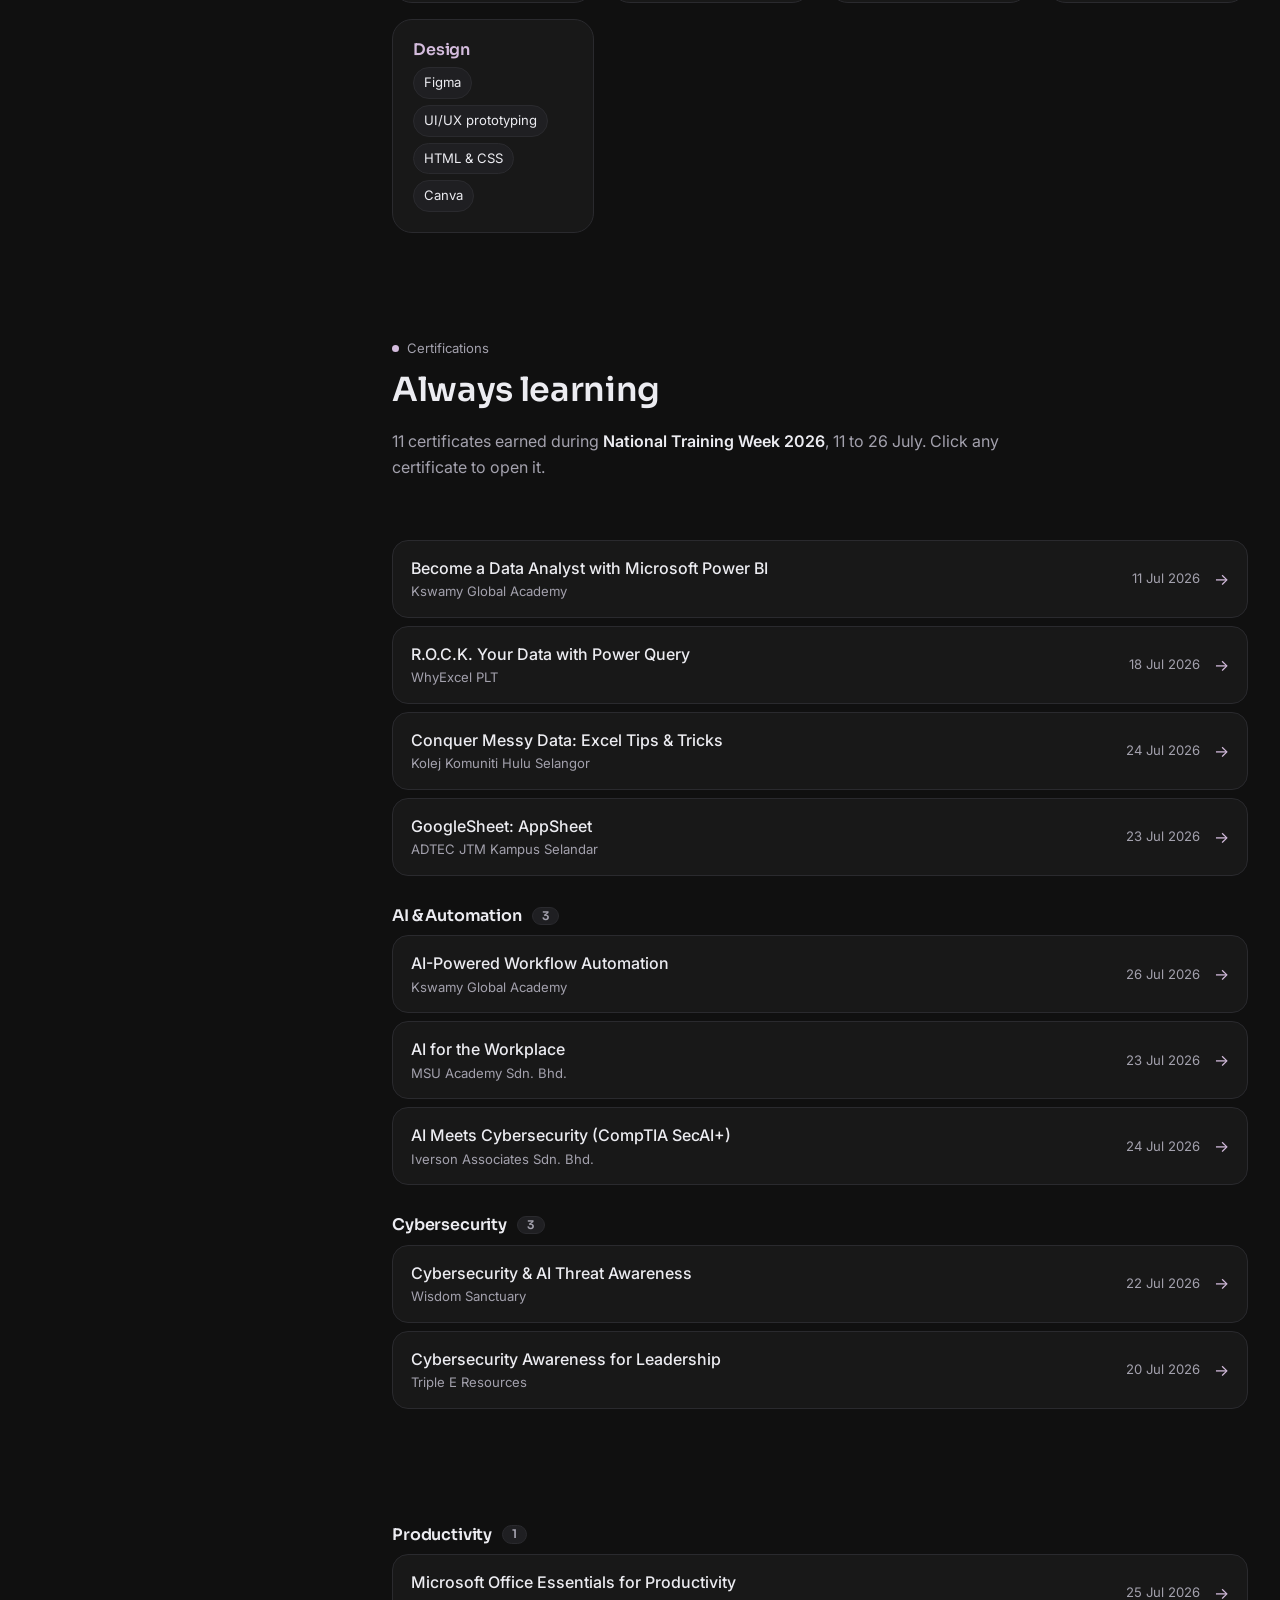
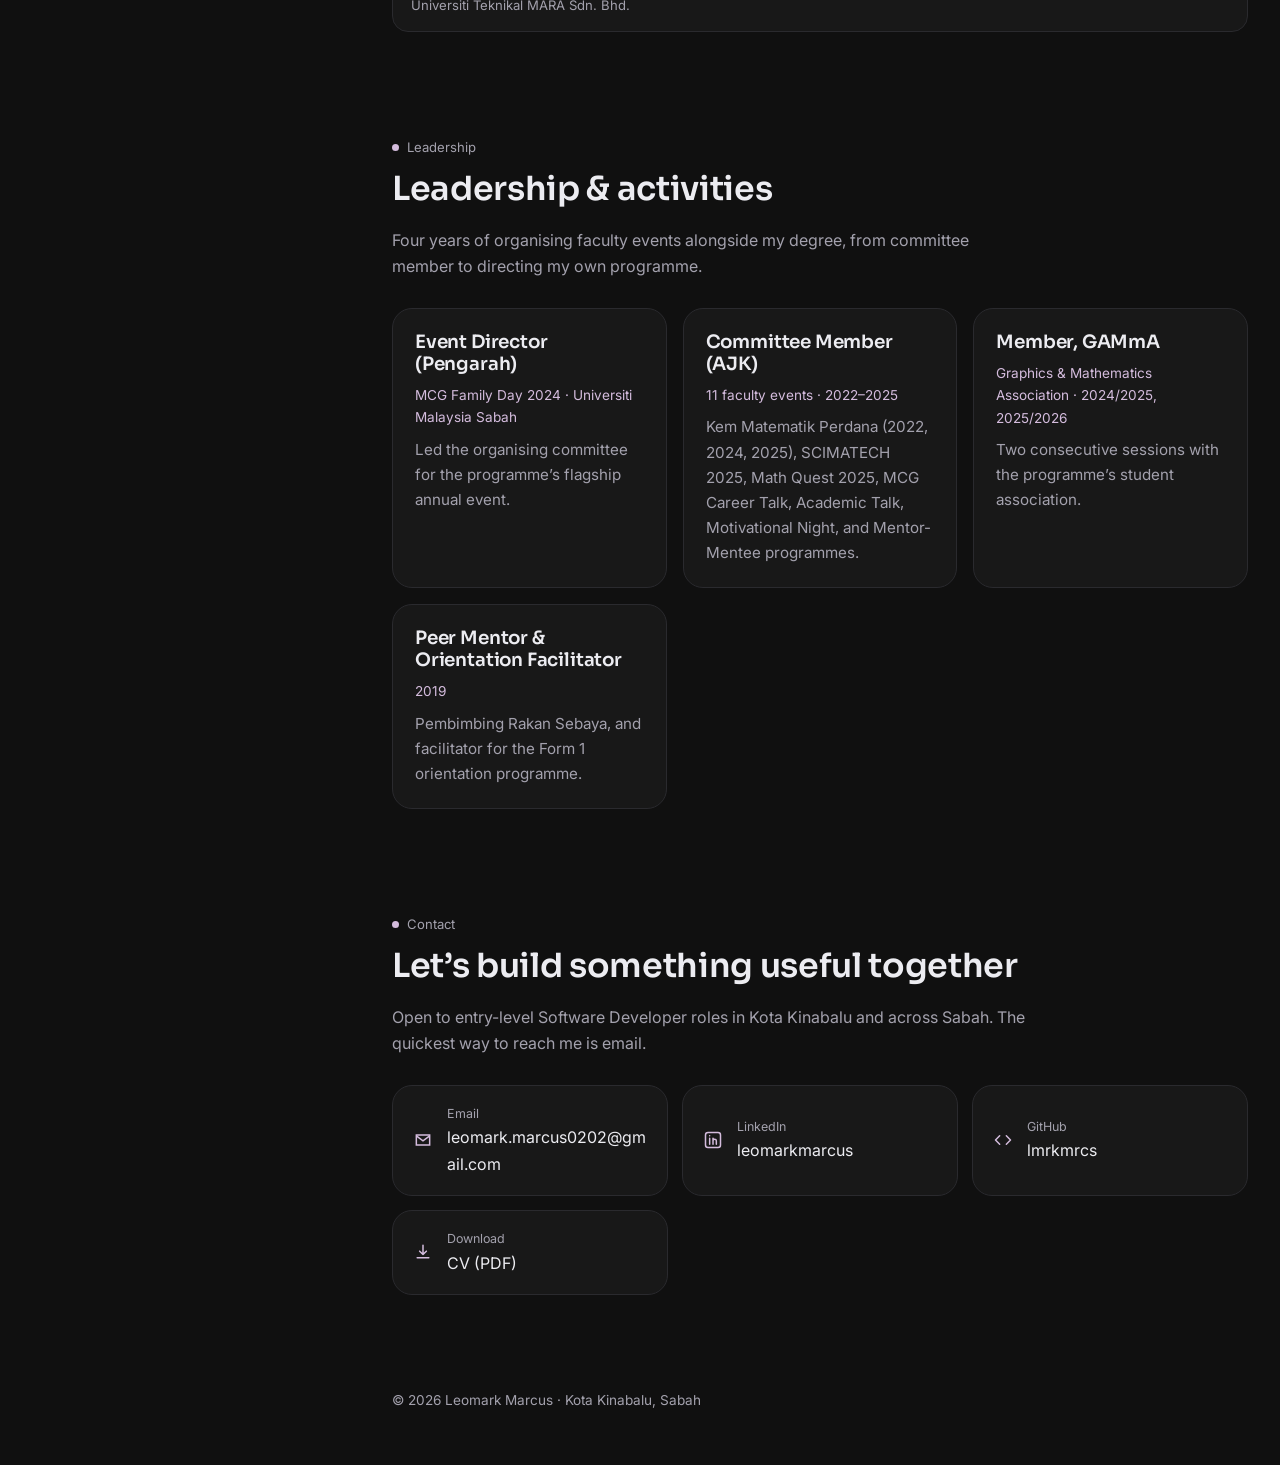
==== commit 695f4b09: "Use the outline "Let's Work Together" button on all screen sizes The lighter outline style was phone" ====
--- a/index.html
+++ b/index.html
@@ -18,7 +18,7 @@
 <link rel="preconnect" href="https://fonts.googleapis.com">
 <link rel="preconnect" href="https://fonts.gstatic.com" crossorigin>
 <link href="https://fonts.googleapis.com/css2?family=Sora:wght@400;500;600;700&family=Inter:wght@400;500;600&display=swap" rel="stylesheet">
-<link rel="stylesheet" href="style.css?v=r9">
+<link rel="stylesheet" href="style.css?v=r10">
 <link rel="icon" href="data:image/svg+xml,<svg xmlns='http://www.w3.org/2000/svg' viewBox='0 0 100 100'><rect width='100' height='100' rx='24' fill='%23101010'/><path d='M32.5 24h13v39h22v13H32.5z' fill='%23D4BCDD'/></svg>">
 </head>
 <body>
--- a/style.css
+++ b/style.css
@@ -134,6 +134,12 @@
 .btn.ghost { background: transparent; }
 .btn.small { padding: 9px 18px; font-size: .88rem; }
 .btn.block { display: flex; justify-content: center; width: 100%; }
+/* Profile card: light outline button (all screen sizes) */
+.profile-card .btn.block {
+  padding: 10px 16px; font-size: .88rem; font-weight: 600;
+  background: transparent; color: var(--accent); border: 1.5px solid var(--accent);
+}
+.profile-card .btn.block:hover { background: var(--accent); color: var(--accent-ink); }
 .cta { display: flex; flex-wrap: wrap; gap: 12px; margin-top: 28px; }
 
 /* ===== Sections ===== */
@@ -331,12 +337,7 @@
   .profile-card .pmeta { margin: 0 0 10px; gap: 8px; }
   .profile-card .socials { margin: 0; }
   .profile-card .btn.block { grid-column: 1 / -1; margin-top: 16px; }
-  /* Phone: lighter outline button instead of the big solid one */
-  .profile-card .btn.block {
-    margin-top: 12px; padding: 9px 16px; font-size: .86rem; font-weight: 600;
-    background: transparent; color: var(--accent); border: 1.5px solid var(--accent);
-  }
-  .profile-card .btn.block:hover { background: var(--accent); color: var(--accent-ink); }
+  .profile-card .btn.block { margin-top: 12px; }
   .topbar {
     top: 0; padding: 10px 16px; margin: 0 -16px; flex-wrap: nowrap;
     background: color-mix(in srgb, var(--bg) 86%, transparent);
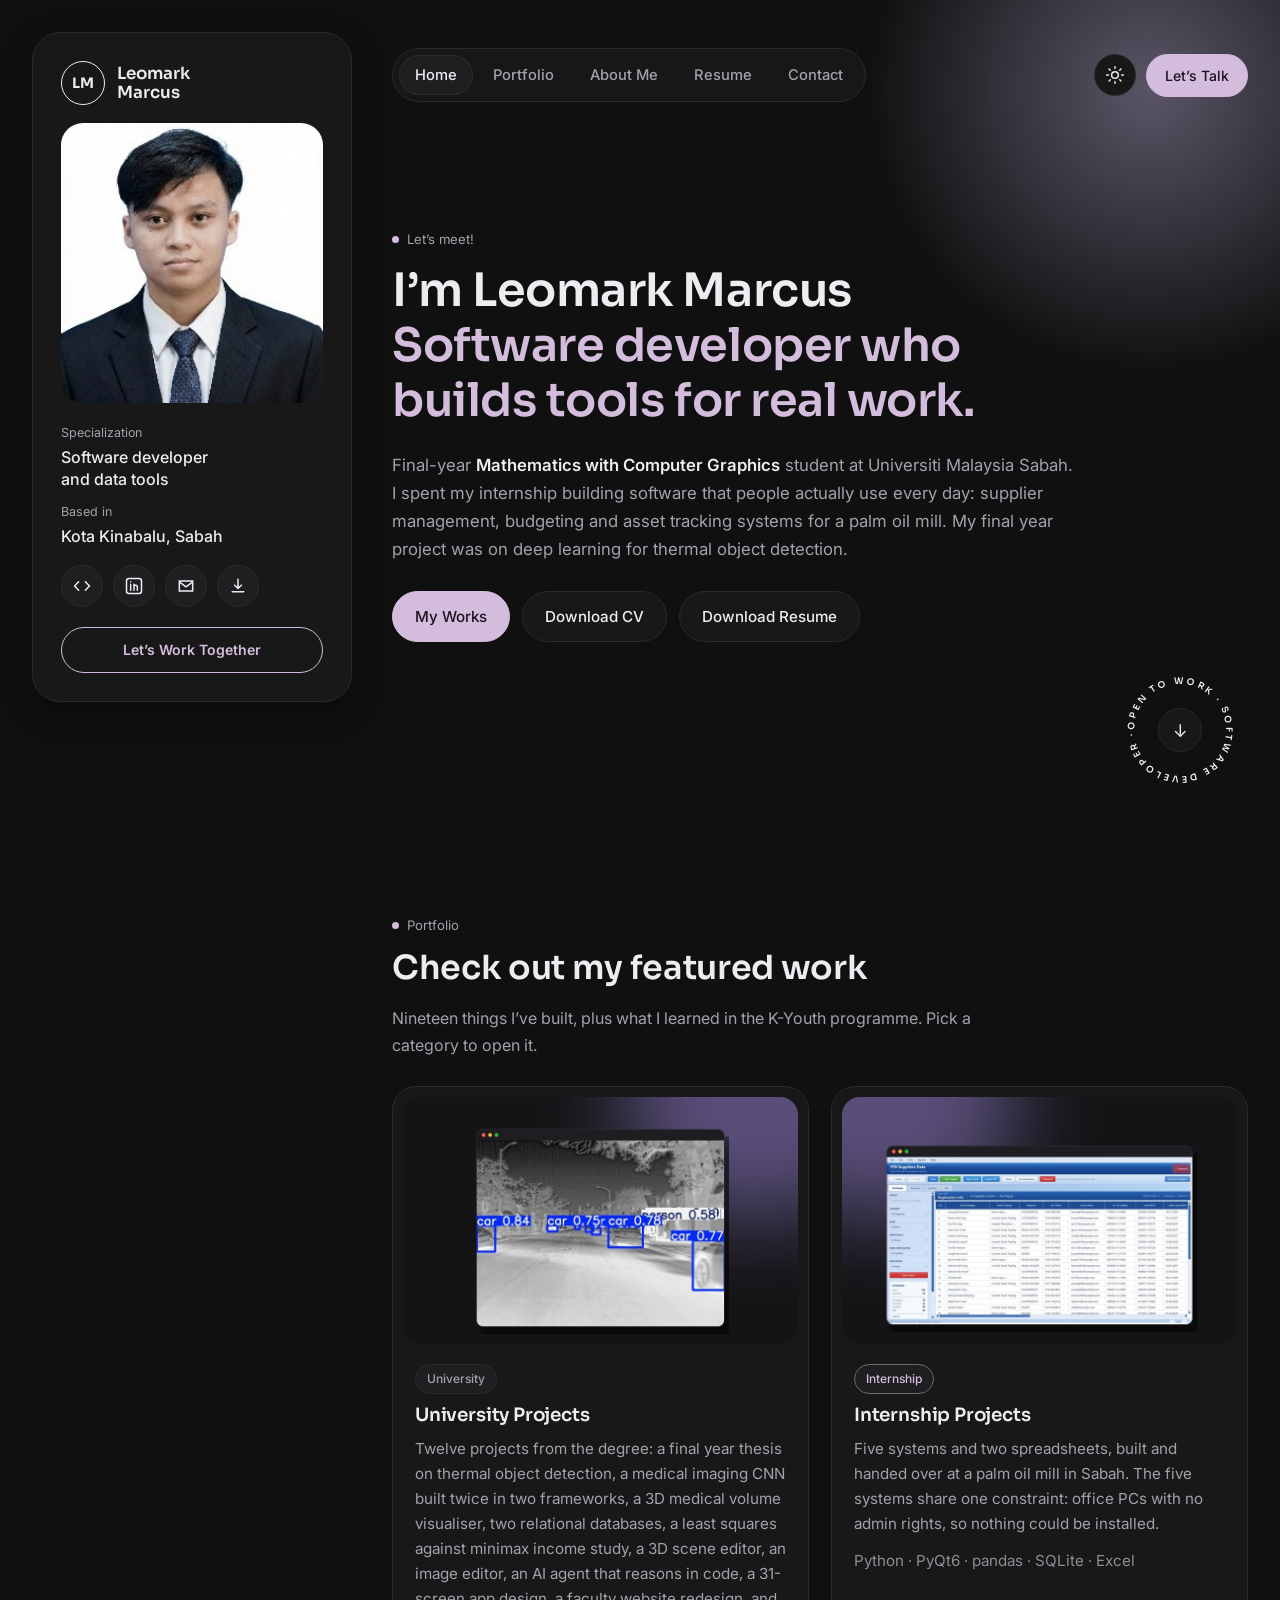
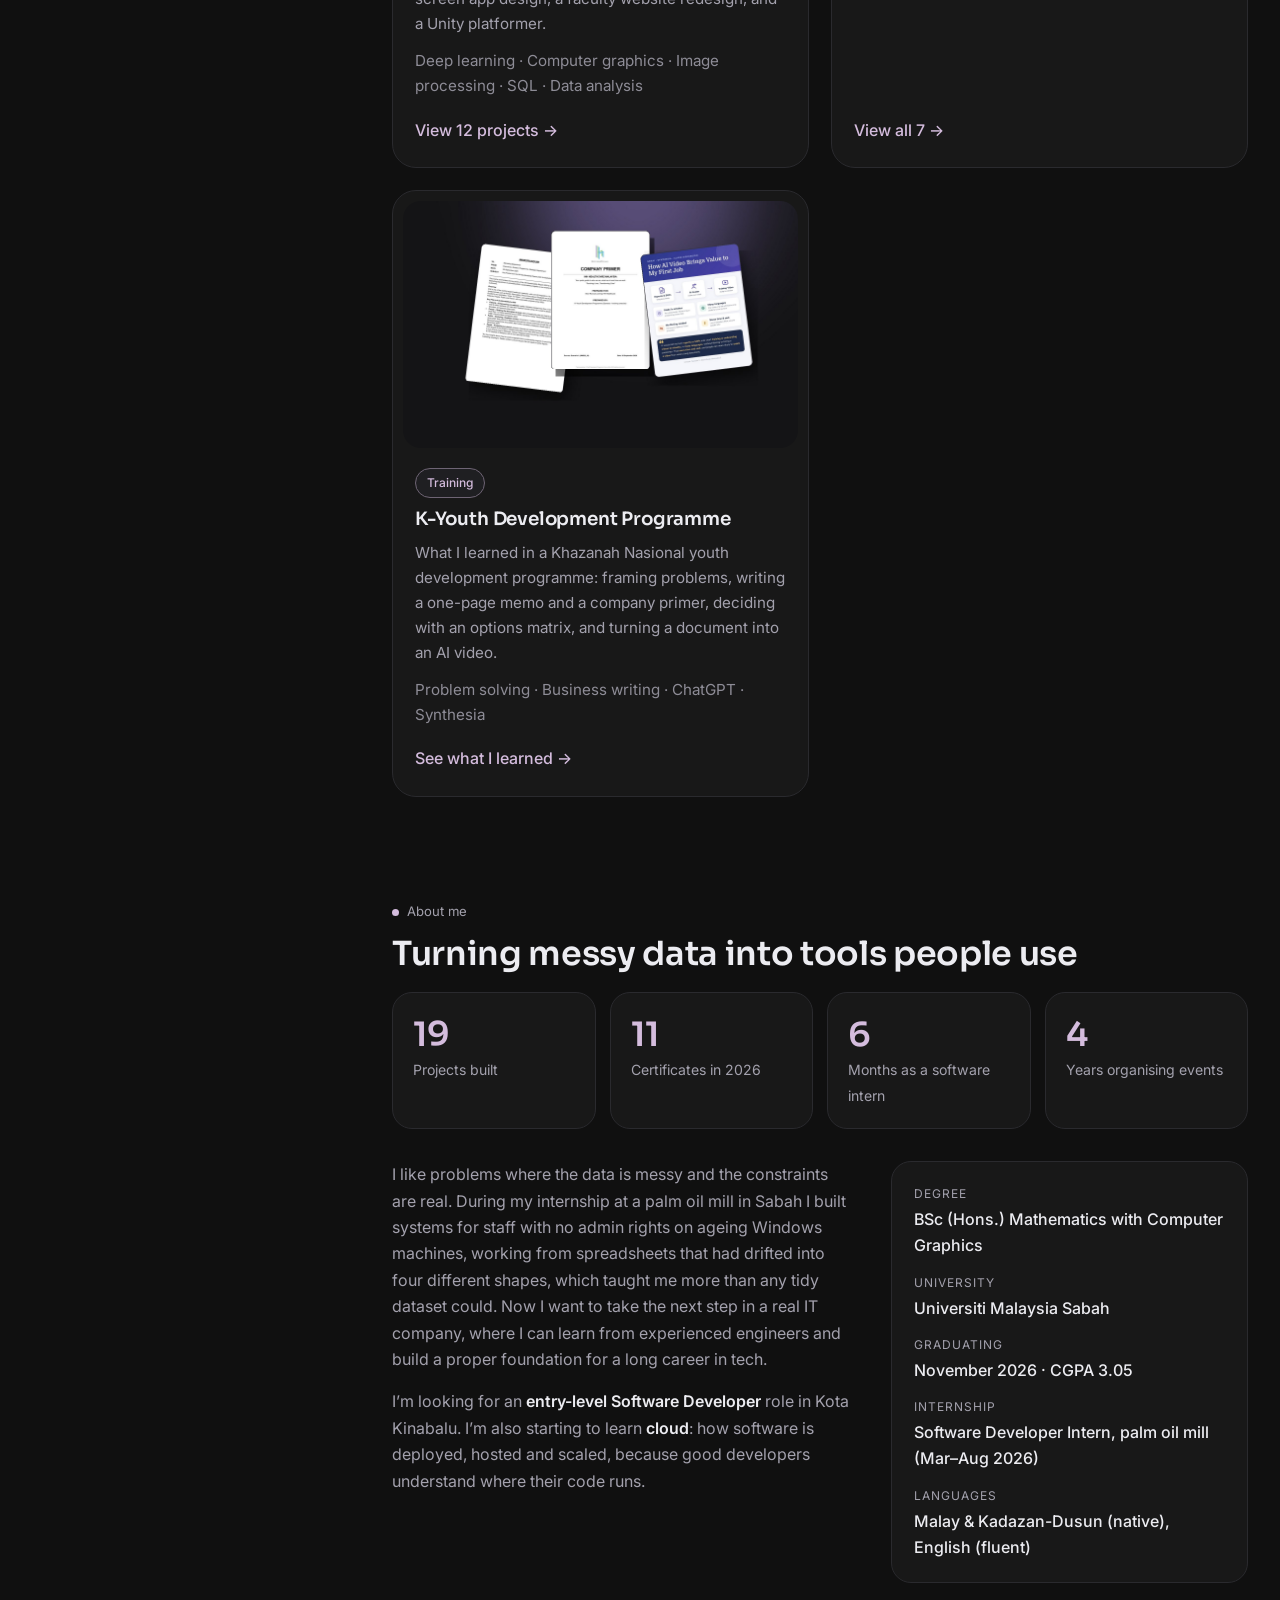
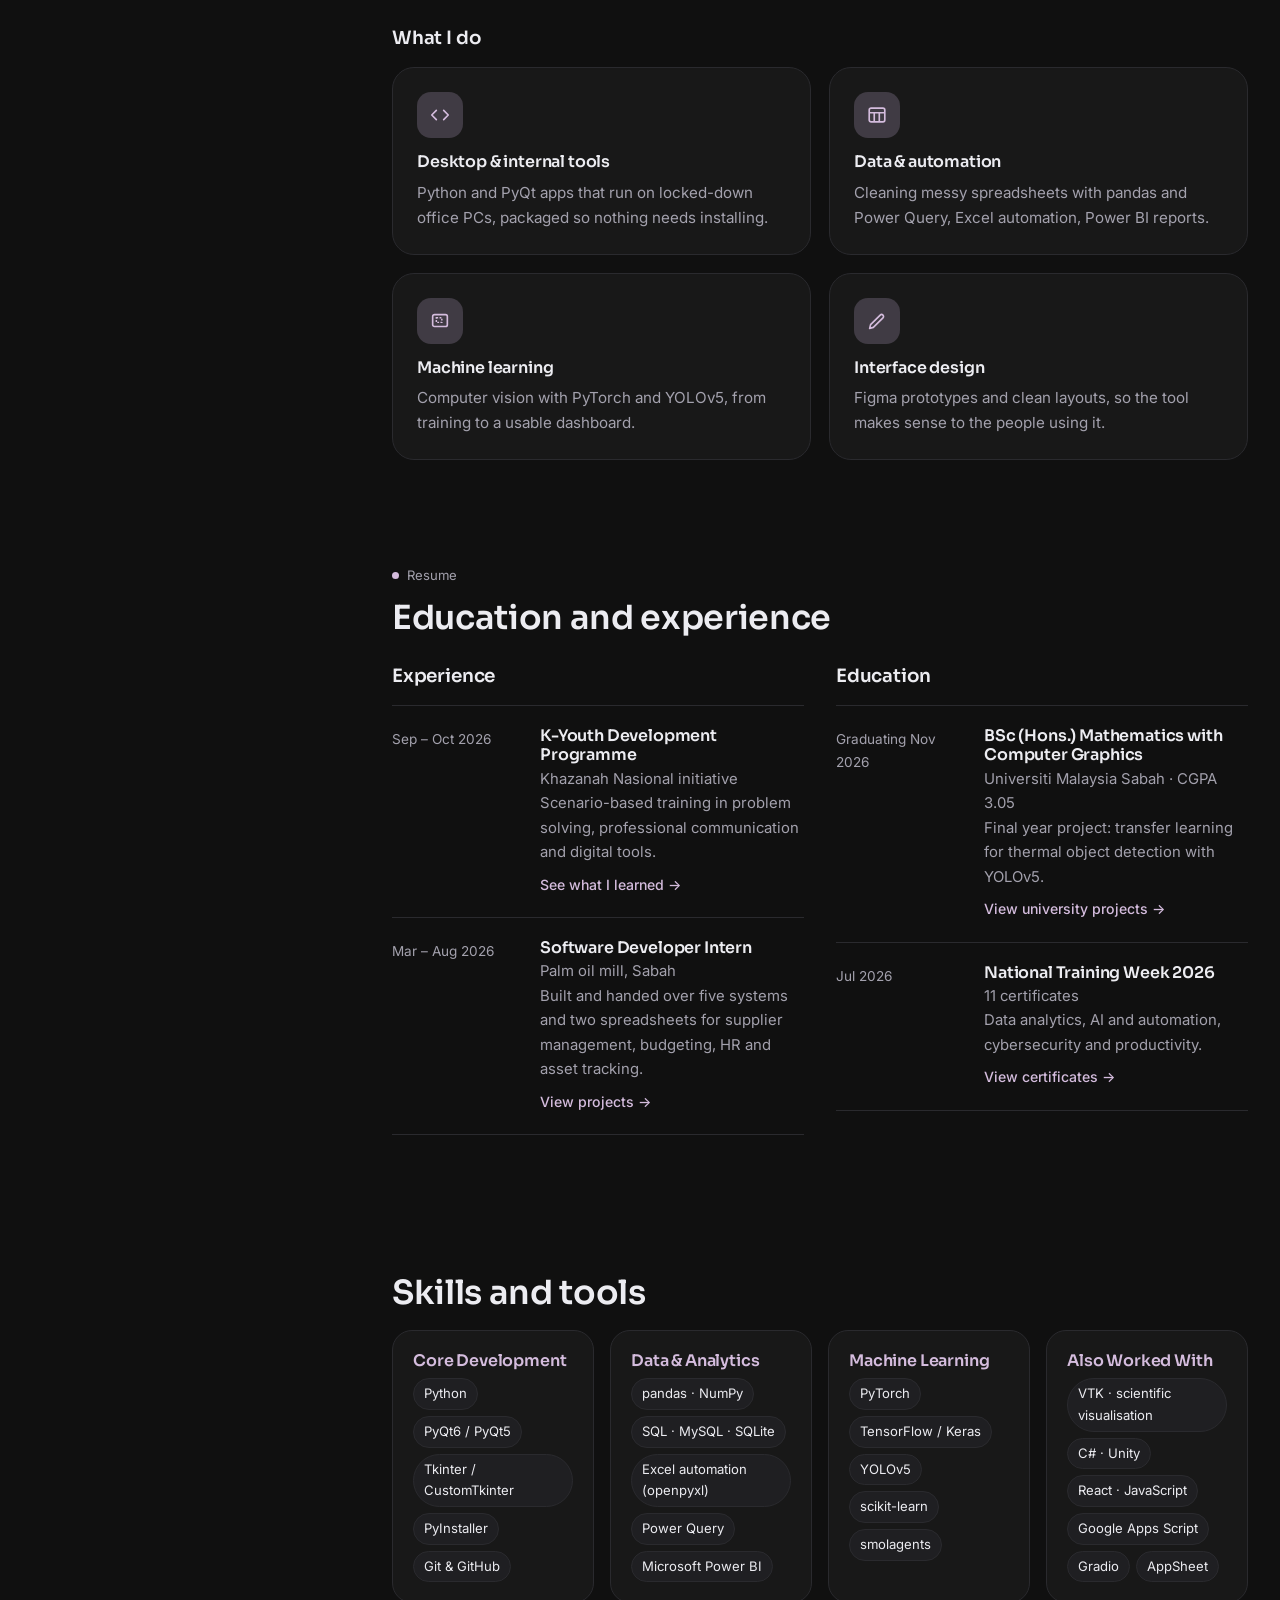
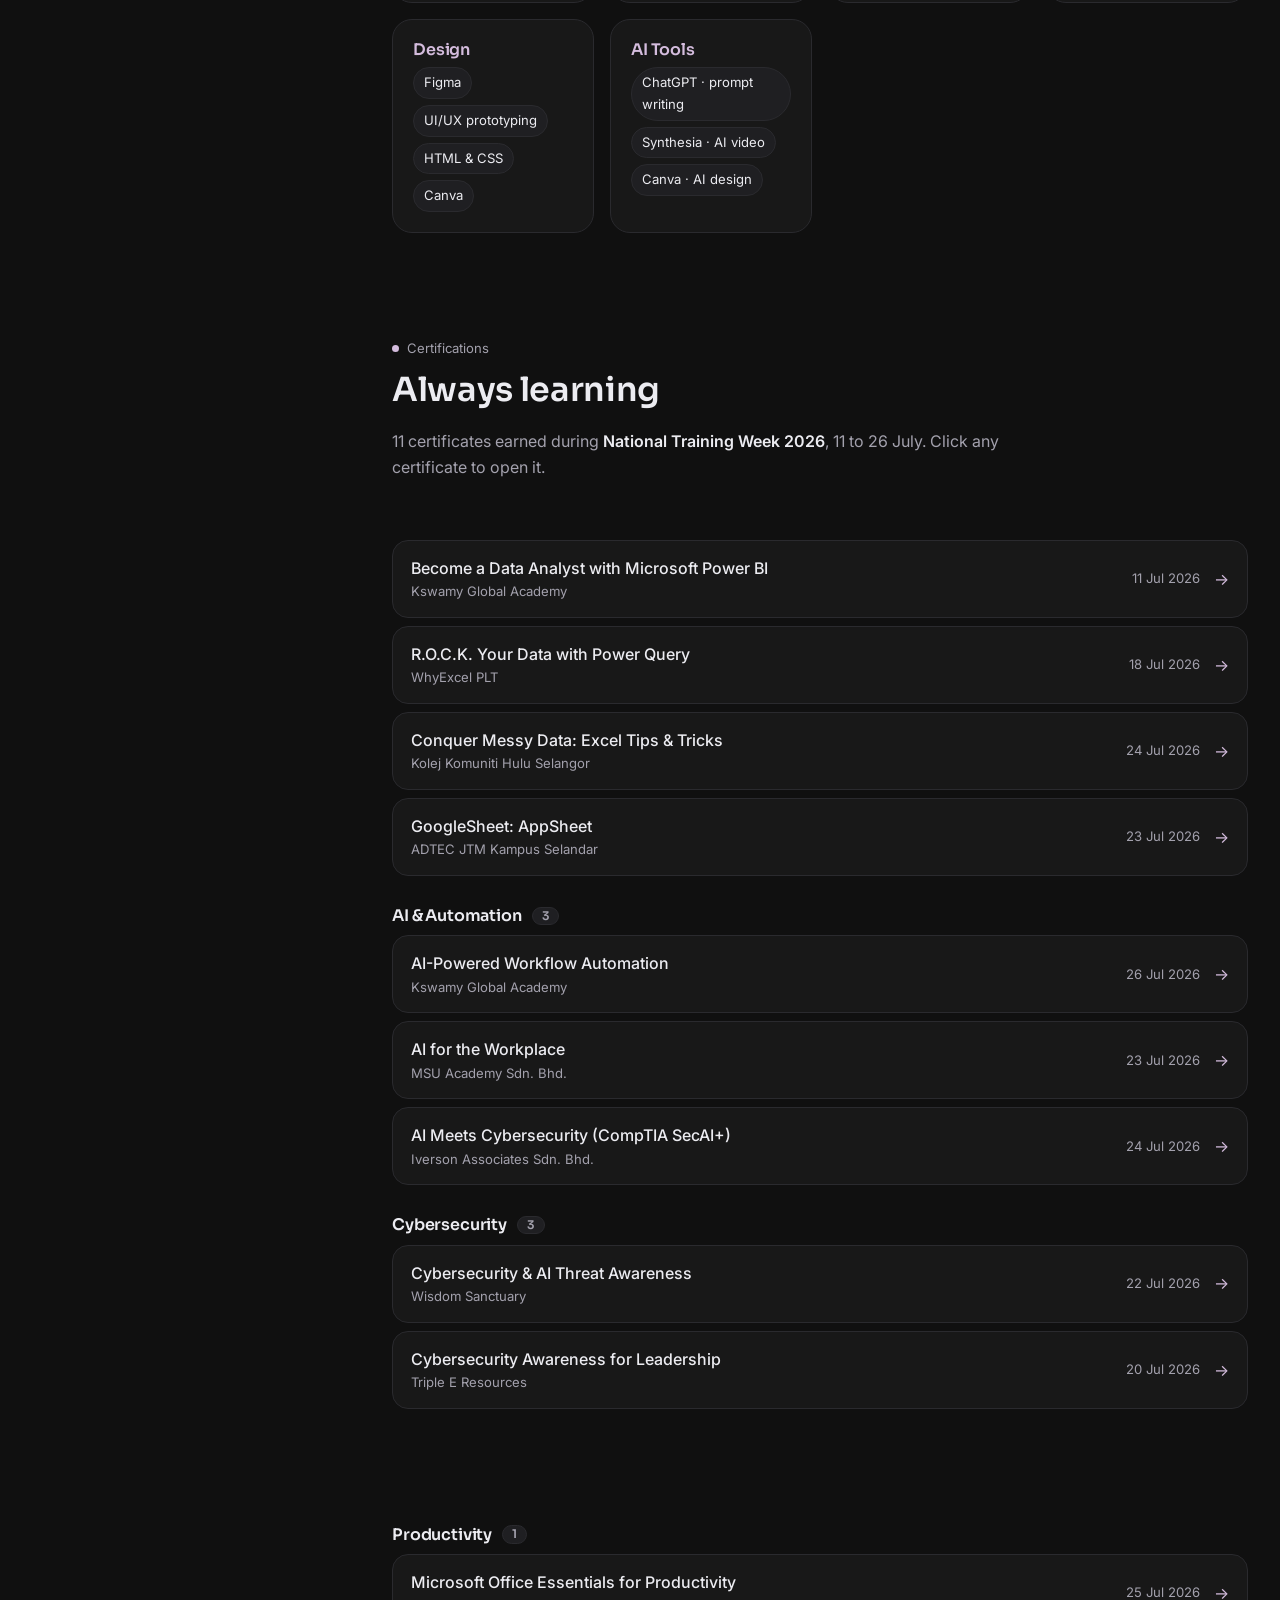
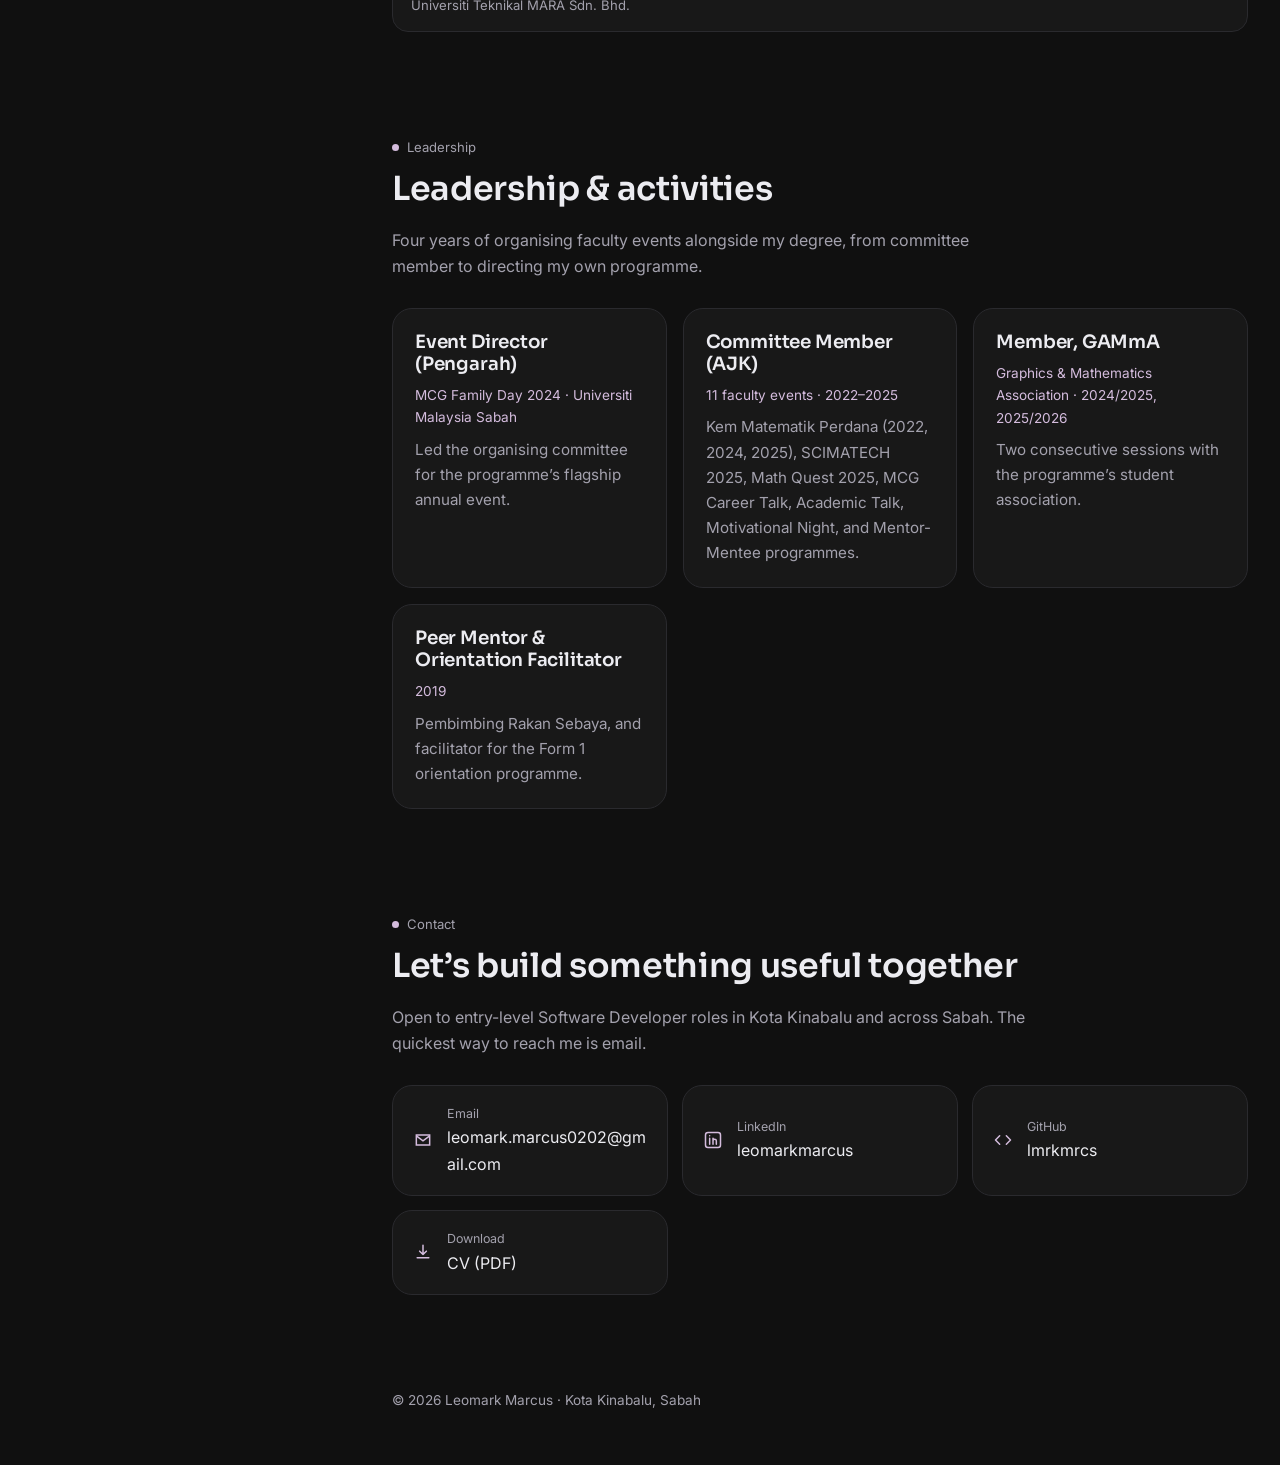
==== commit 0ae08508: "Add AI Tools skills (ChatGPT, Synthesia, Canva) to the site and resume Co-Authored-By: Claude Opus 5" ====
--- a/index.html
+++ b/index.html
@@ -222,6 +222,10 @@
         <h3>Design</h3>
         <ul><li>Figma</li><li>UI/UX prototyping</li><li>HTML &amp; CSS</li><li>Canva</li></ul>
       </div>
+      <div class="skillset">
+        <h3>AI Tools</h3>
+        <ul><li>ChatGPT &middot; prompt writing</li><li>Synthesia &middot; AI video</li><li>Canva &middot; AI design</li></ul>
+      </div>
     </div>
   </div>
 </section>
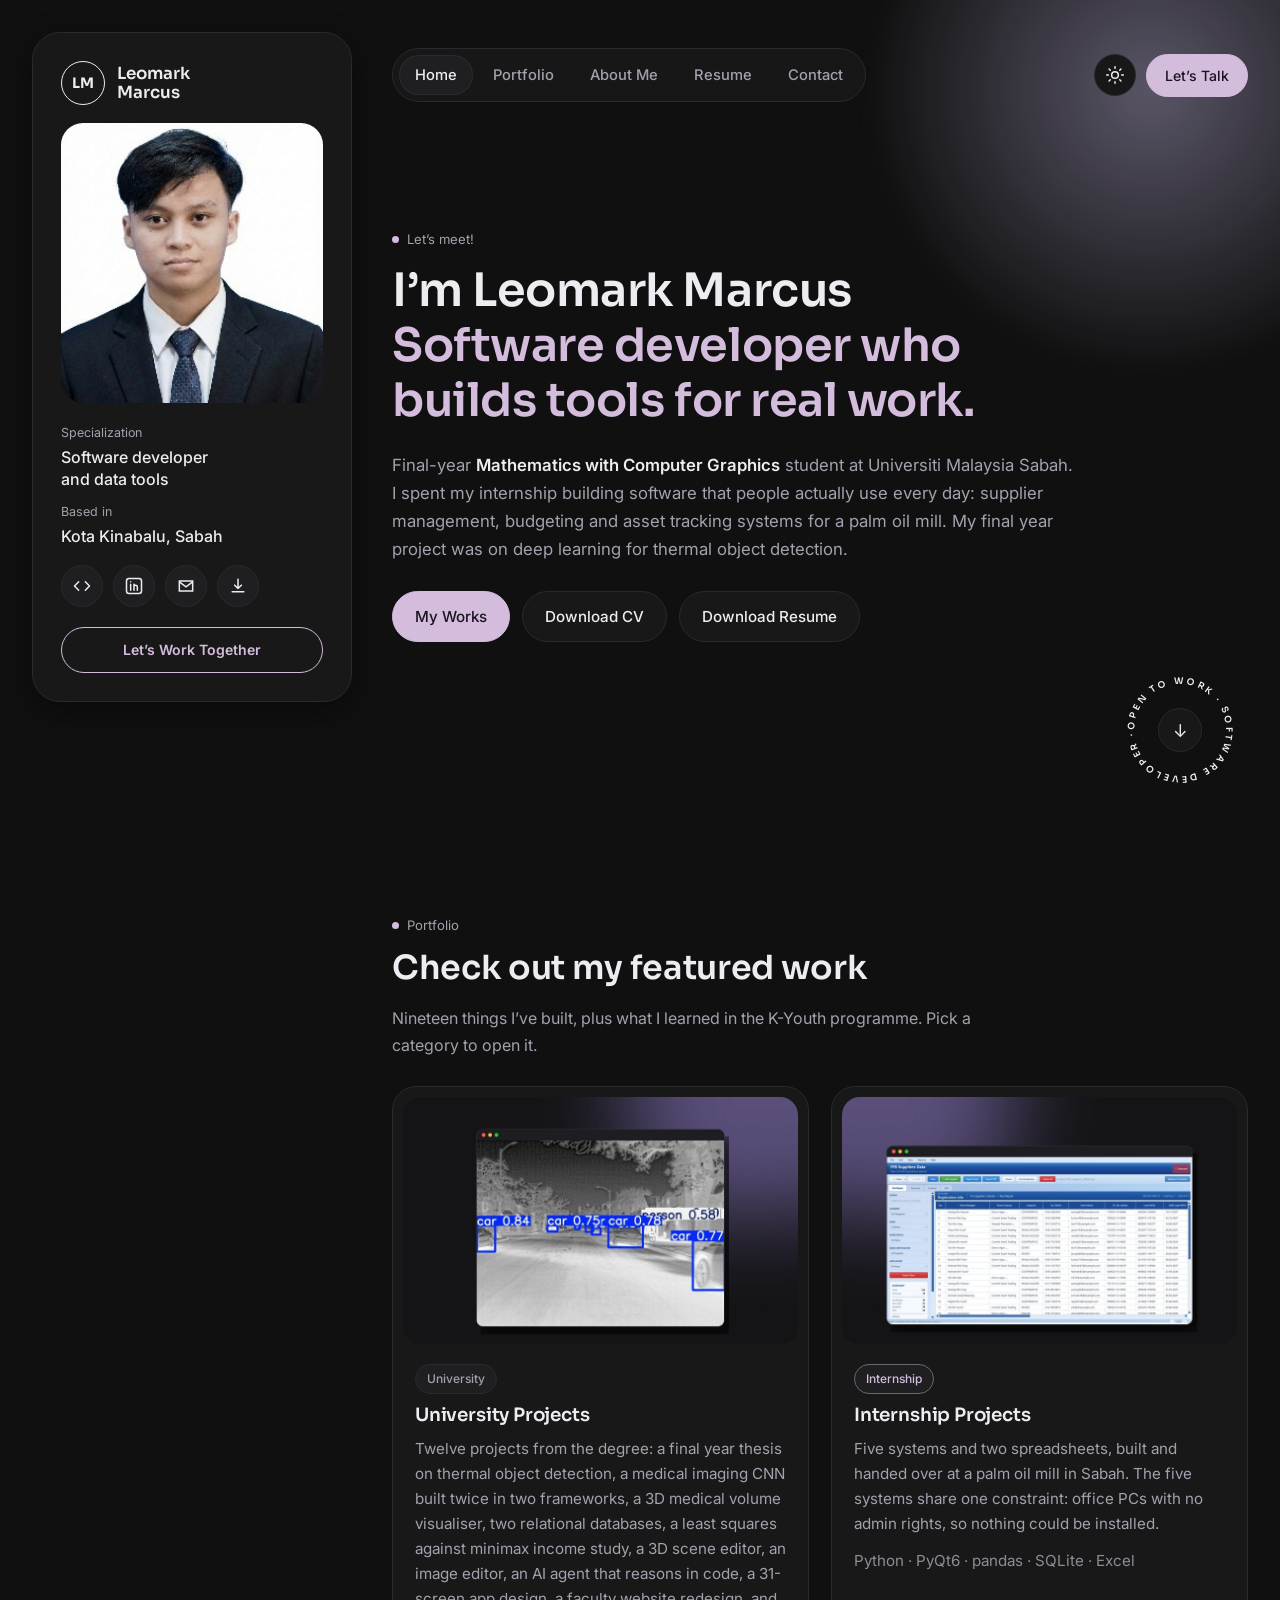
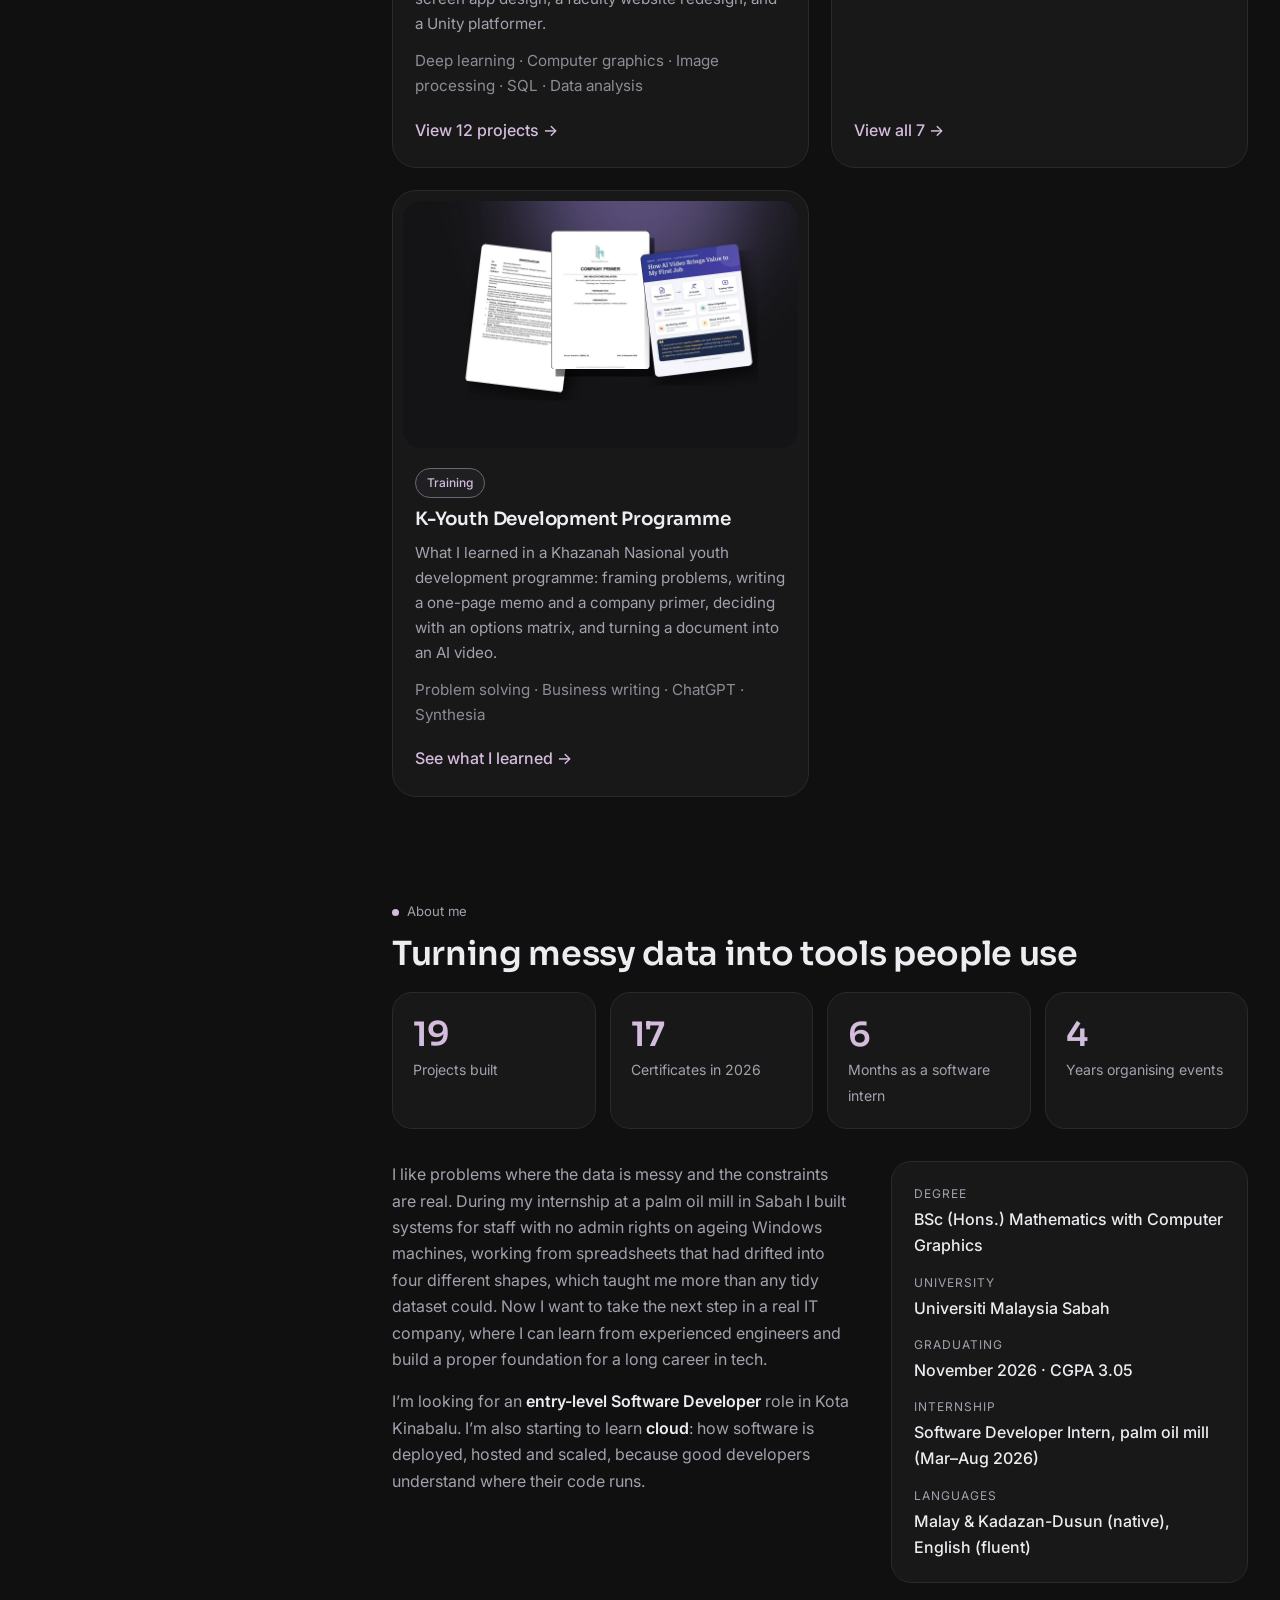
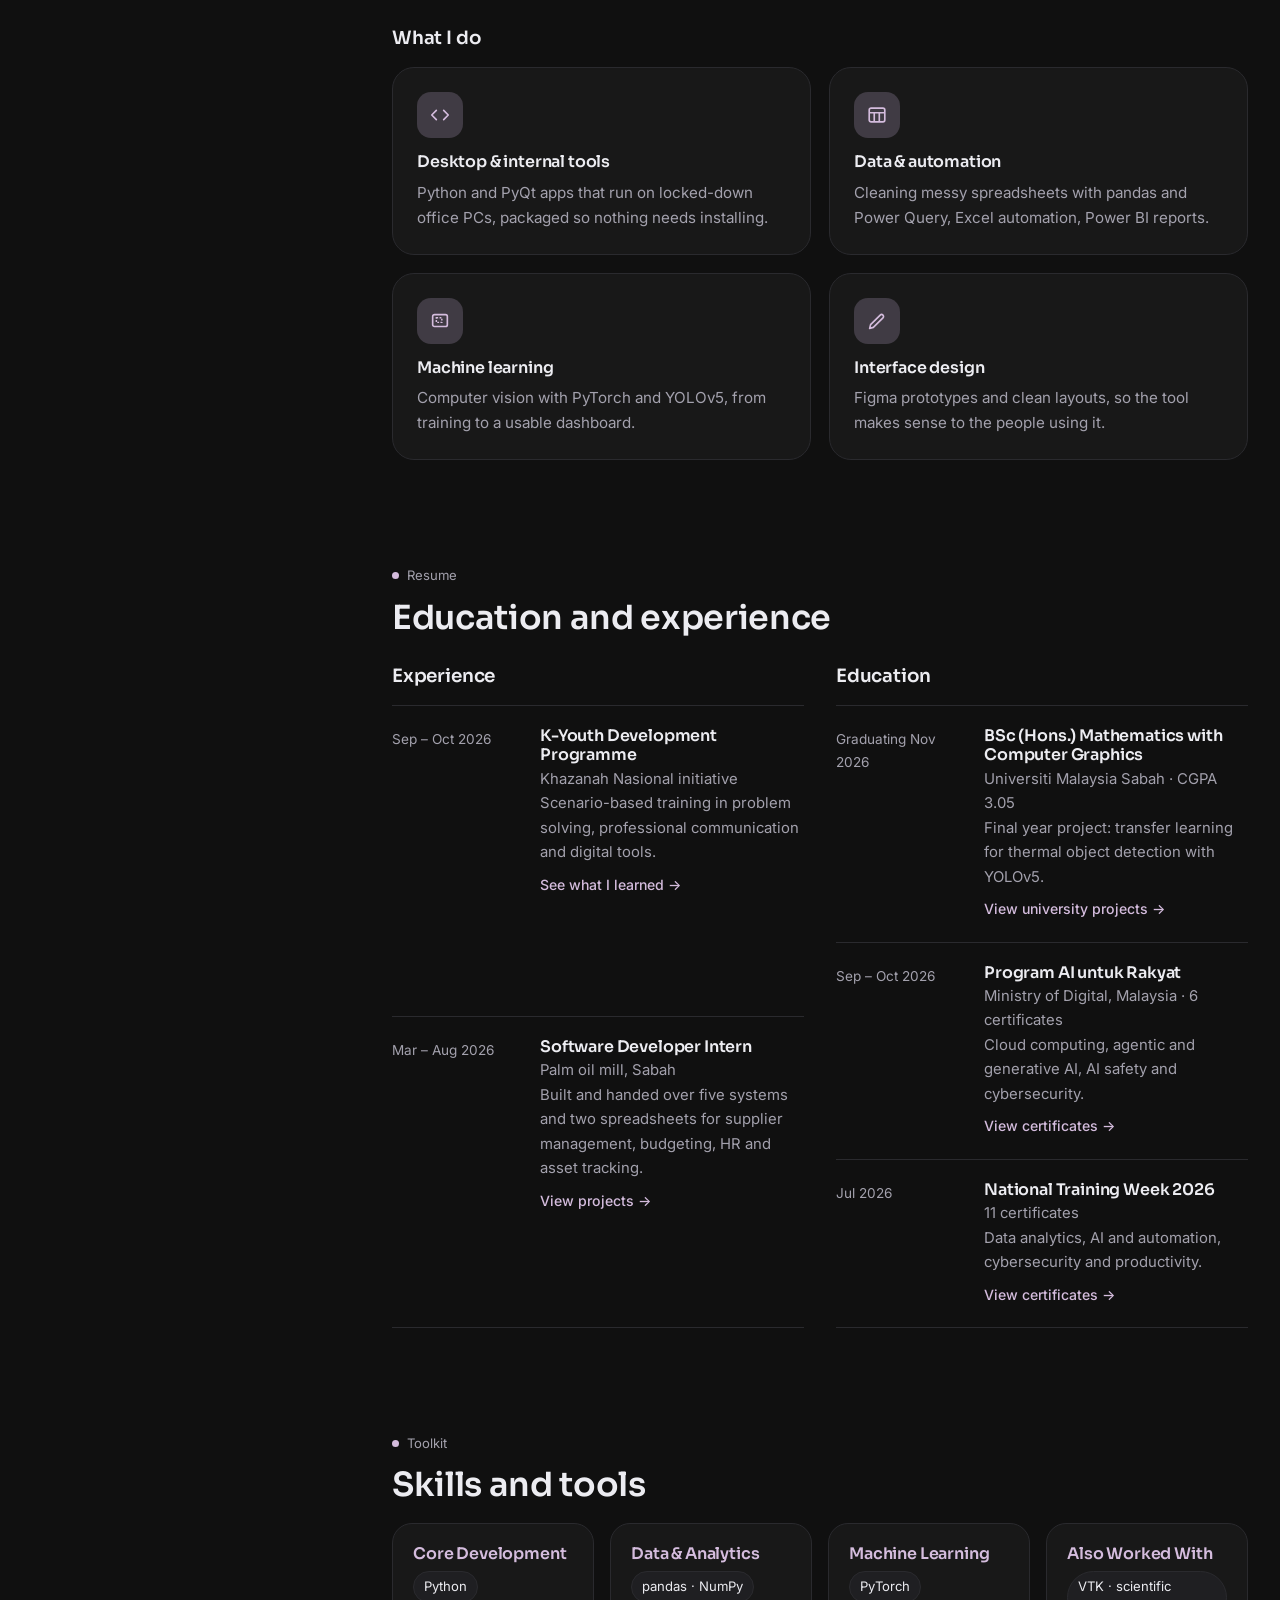
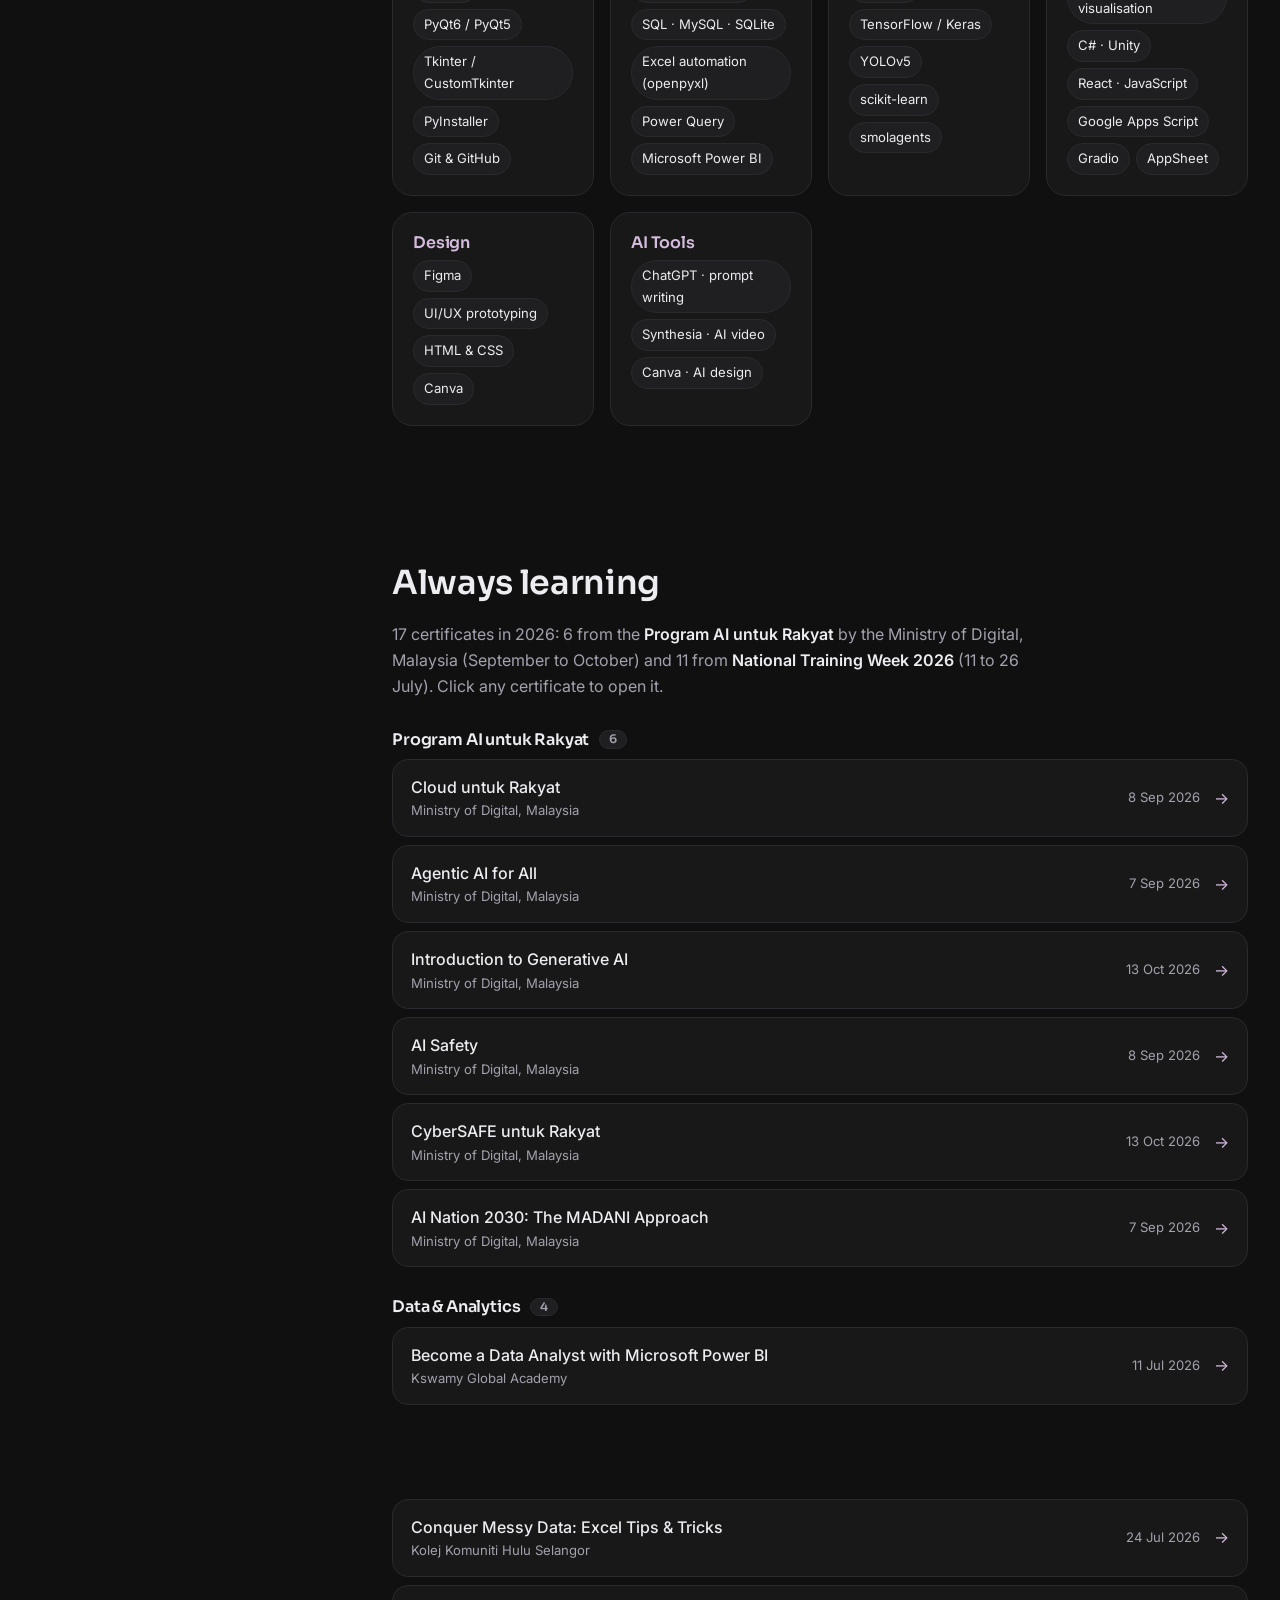
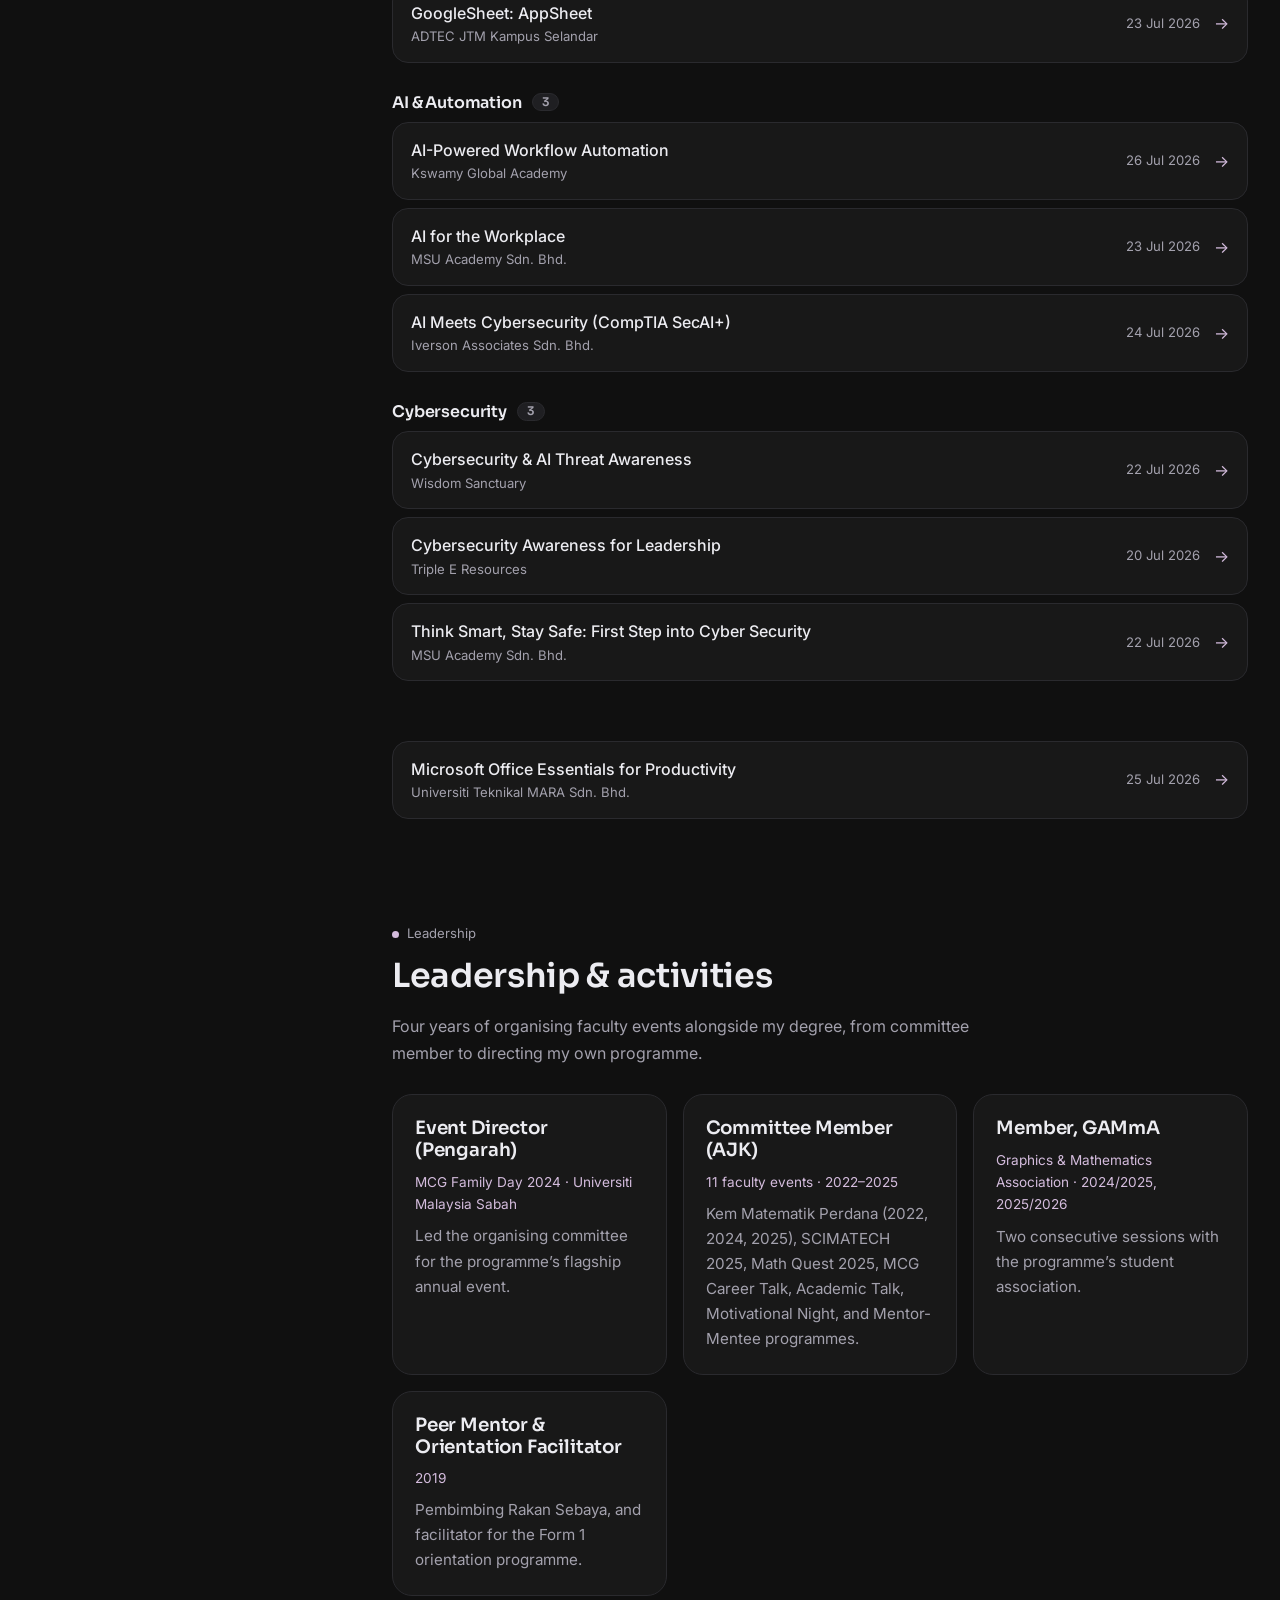
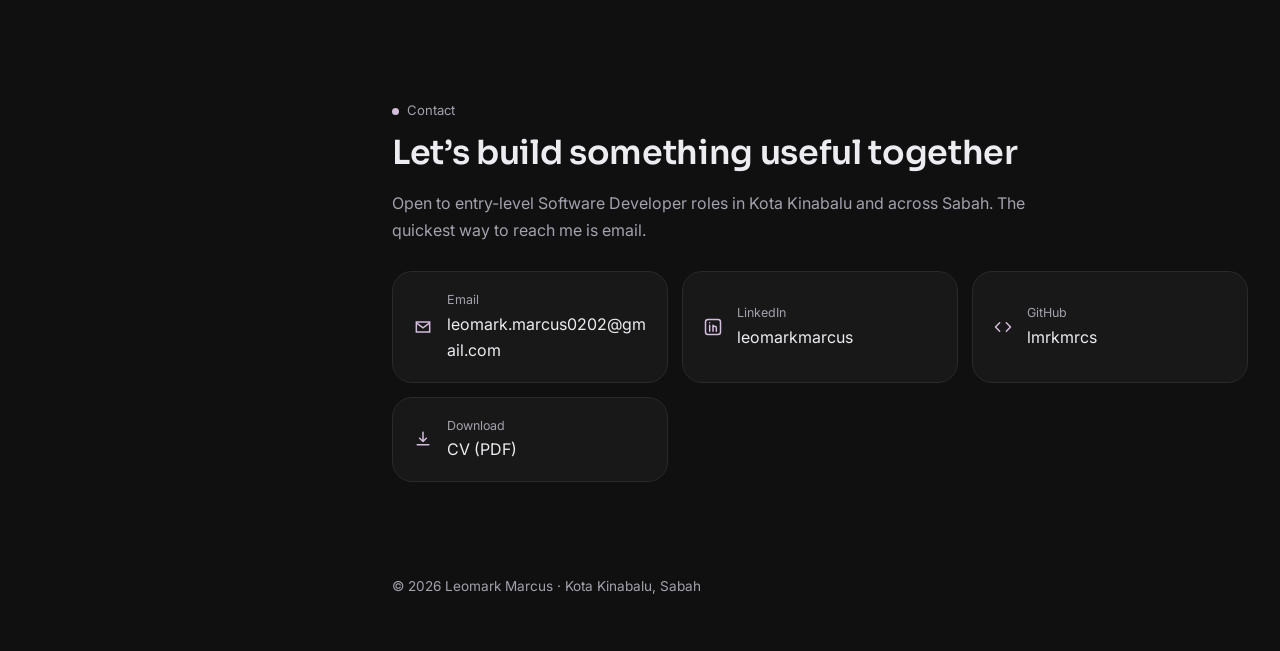
==== commit caa6b952: "Add Program AI untuk Rakyat certificates, updated resume, align resume timeline columns - New 'Progr" ====
--- a/index.html
+++ b/index.html
@@ -18,7 +18,7 @@
 <link rel="preconnect" href="https://fonts.googleapis.com">
 <link rel="preconnect" href="https://fonts.gstatic.com" crossorigin>
 <link href="https://fonts.googleapis.com/css2?family=Sora:wght@400;500;600;700&family=Inter:wght@400;500;600&display=swap" rel="stylesheet">
-<link rel="stylesheet" href="style.css?v=r10">
+<link rel="stylesheet" href="style.css?v=r11">
 <link rel="icon" href="data:image/svg+xml,<svg xmlns='http://www.w3.org/2000/svg' viewBox='0 0 100 100'><rect width='100' height='100' rx='24' fill='%23101010'/><path d='M32.5 24h13v39h22v13H32.5z' fill='%23D4BCDD'/></svg>">
 </head>
 <body>
@@ -140,7 +140,7 @@
   <h2>Turning messy data into tools people use</h2>
   <div class="stats">
     <div><strong>19</strong><span>Projects built</span></div>
-    <div><strong>11</strong><span>Certificates in 2026</span></div>
+    <div><strong>17</strong><span>Certificates in 2026</span></div>
     <div><strong>6</strong><span>Months as a software intern</span></div>
     <div><strong>4</strong><span>Years organising events</span></div>
   </div>
@@ -191,6 +191,7 @@
       <h3 class="subhead">Education</h3>
       <ol class="timeline">
         <li><span class="t-when">Graduating Nov 2026</span><div><h4>BSc (Hons.) Mathematics with Computer Graphics</h4><p class="t-where">Universiti Malaysia Sabah &middot; CGPA 3.05</p><p>Final year project: transfer learning for thermal object detection with YOLOv5.</p><a class="t-link" href="#/uni">View university projects &rarr;</a></div></li>
+        <li><span class="t-when">Sep &ndash; Oct 2026</span><div><h4>Program AI untuk Rakyat</h4><p class="t-where">Ministry of Digital, Malaysia &middot; 6 certificates</p><p>Cloud computing, agentic and generative AI, AI safety and cybersecurity.</p><a class="t-link" href="#certs">View certificates &rarr;</a></div></li>
         <li><span class="t-when">Jul 2026</span><div><h4>National Training Week 2026</h4><p class="t-where">11 certificates</p><p>Data analytics, AI and automation, cybersecurity and productivity.</p><a class="t-link" href="#certs">View certificates &rarr;</a></div></li>
       </ol>
     </div>
@@ -233,8 +234,71 @@
 <section id="certs" class="wrap section">
   <span class="kicker">Certifications</span>
   <h2>Always learning</h2>
-  <p class="lede">11 certificates earned during <strong>National Training Week 2026</strong>, 11 to 26 July. Click any certificate to open it.</p>
-      <h3 class="ghead">Data &amp; Analytics<span class="gcount">4</span></h3>
+  <p class="lede">17 certificates in 2026: 6 from the <strong>Program AI untuk Rakyat</strong> by the Ministry of Digital, Malaysia (September to October) and 11 from <strong>National Training Week 2026</strong> (11 to 26 July). Click any certificate to open it.</p>
+    <h3 class="ghead">Program AI untuk Rakyat<span class="gcount">6</span></h3>
+    <div class="glist">
+      <a class="crow" href="#/cert-rd-cloud-untuk-rakyat">
+        <span class="crow-main">
+          <span class="crow-title">Cloud untuk Rakyat</span>
+          <span class="crow-sub">Ministry of Digital, Malaysia</span>
+        </span>
+        <span class="crow-meta">
+          <span class="crow-date">8 Sep 2026</span>
+          <span class="crow-arrow">&rarr;</span>
+        </span>
+      </a>
+      <a class="crow" href="#/cert-rd-agentic-ai-for-all">
+        <span class="crow-main">
+          <span class="crow-title">Agentic AI for All</span>
+          <span class="crow-sub">Ministry of Digital, Malaysia</span>
+        </span>
+        <span class="crow-meta">
+          <span class="crow-date">7 Sep 2026</span>
+          <span class="crow-arrow">&rarr;</span>
+        </span>
+      </a>
+      <a class="crow" href="#/cert-rd-generative-ai">
+        <span class="crow-main">
+          <span class="crow-title">Introduction to Generative AI</span>
+          <span class="crow-sub">Ministry of Digital, Malaysia</span>
+        </span>
+        <span class="crow-meta">
+          <span class="crow-date">13 Oct 2026</span>
+          <span class="crow-arrow">&rarr;</span>
+        </span>
+      </a>
+      <a class="crow" href="#/cert-rd-ai-safety">
+        <span class="crow-main">
+          <span class="crow-title">AI Safety</span>
+          <span class="crow-sub">Ministry of Digital, Malaysia</span>
+        </span>
+        <span class="crow-meta">
+          <span class="crow-date">8 Sep 2026</span>
+          <span class="crow-arrow">&rarr;</span>
+        </span>
+      </a>
+      <a class="crow" href="#/cert-rd-cybersecurity">
+        <span class="crow-main">
+          <span class="crow-title">CyberSAFE untuk Rakyat</span>
+          <span class="crow-sub">Ministry of Digital, Malaysia</span>
+        </span>
+        <span class="crow-meta">
+          <span class="crow-date">13 Oct 2026</span>
+          <span class="crow-arrow">&rarr;</span>
+        </span>
+      </a>
+      <a class="crow" href="#/cert-rd-ai-nation-2030">
+        <span class="crow-main">
+          <span class="crow-title">AI Nation 2030: The MADANI Approach</span>
+          <span class="crow-sub">Ministry of Digital, Malaysia</span>
+        </span>
+        <span class="crow-meta">
+          <span class="crow-date">7 Sep 2026</span>
+          <span class="crow-arrow">&rarr;</span>
+        </span>
+      </a>
+    </div>
+    <h3 class="ghead">Data &amp; Analytics<span class="gcount">4</span></h3>
     <div class="glist">
       <a class="crow" href="#/cert-power-bi-data-analyst">
         <span class="crow-main">
@@ -1098,6 +1162,129 @@
     <p>Unglamorous, but it is the toolset most workplaces genuinely run on.</p>
 
     <p class="stack">Word &middot; Excel &middot; PowerPoint</p>
+  </div>
+</section>
+
+<section id="v-cert-rd-cloud-untuk-rakyat" class="wrap section" hidden>
+  <a class="back" href="#certs">&larr; Back to Certifications</a>
+  <span class="tag">Program AI untuk Rakyat</span>
+  <h2>Cloud untuk Rakyat</h2>
+  <p class="lede">The basics of cloud computing: what the cloud is and the services it is built from.</p>
+
+  <div class="detail-body">
+    <p class="cert-issuer">Ministry of Digital, Malaysia &middot; 8 September 2026 &middot; 40 mins</p>
+    <figure class="detail-shot">
+      <img src="assets/certs/img/rd-cloud-untuk-rakyat.jpg" loading="lazy" alt="Cloud untuk Rakyat certificate, Ministry of Digital Malaysia">
+      <figcaption>Completed through Rakyat Digital. <a href="assets/certs/rd-cloud-untuk-rakyat.pdf" target="_blank" rel="noopener">Open the original PDF</a>.</figcaption>
+    </figure>
+
+    <h3>What it covered</h3>
+    <p>The fundamentals of cloud computing, including its key services and components, and how the cloud supports productivity and modern digital services.</p>
+
+    <h3>Why it matters to me</h3>
+    <p>My favourite of the six: my first proper look at how the cloud works, and the area I most want to go deeper in next.</p>
+
+    <p class="stack">Cloud computing &middot; Digital services</p>
+  </div>
+</section>
+
+<section id="v-cert-rd-agentic-ai-for-all" class="wrap section" hidden>
+  <a class="back" href="#certs">&larr; Back to Certifications</a>
+  <span class="tag">Program AI untuk Rakyat</span>
+  <h2>Agentic AI for All</h2>
+  <p class="lede">AI agents, prompt engineering and workflow automation for everyday work.</p>
+
+  <div class="detail-body">
+    <p class="cert-issuer">Ministry of Digital, Malaysia &middot; 7 September 2026 &middot; 2 hours</p>
+    <figure class="detail-shot">
+      <img src="assets/certs/img/rd-agentic-ai-for-all.jpg" loading="lazy" alt="Agentic AI for All certificate, Ministry of Digital Malaysia">
+      <figcaption>Completed through Rakyat Digital. <a href="assets/certs/rd-agentic-ai-for-all.pdf" target="_blank" rel="noopener">Open the original PDF</a>.</figcaption>
+    </figure>
+
+    <h3>What it covered</h3>
+    <p>Fundamental agentic AI knowledge: AI agents, prompt engineering, workflow automation, responsible AI practices, and applying AI tools in daily and workplace settings.</p>
+
+    <p class="stack">AI agents &middot; Prompt engineering &middot; Workflow automation</p>
+  </div>
+</section>
+
+<section id="v-cert-rd-generative-ai" class="wrap section" hidden>
+  <a class="back" href="#certs">&larr; Back to Certifications</a>
+  <span class="tag">Program AI untuk Rakyat</span>
+  <h2>Introduction to Generative AI</h2>
+  <p class="lede">The core concepts and techniques behind generative AI.</p>
+
+  <div class="detail-body">
+    <p class="cert-issuer">Ministry of Digital, Malaysia &middot; 13 October 2026 &middot; 30 mins</p>
+    <figure class="detail-shot">
+      <img src="assets/certs/img/rd-generative-ai.jpg" loading="lazy" alt="Introduction to Generative AI certificate, Ministry of Digital Malaysia">
+      <figcaption>Completed through Rakyat Digital. <a href="assets/certs/rd-generative-ai.pdf" target="_blank" rel="noopener">Open the original PDF</a>.</figcaption>
+    </figure>
+
+    <h3>What it covered</h3>
+    <p>The core concepts, techniques and applications of generative AI. Part of the Intel&reg; Digital Readiness programmes.</p>
+
+    <p class="stack">Generative AI</p>
+  </div>
+</section>
+
+<section id="v-cert-rd-ai-safety" class="wrap section" hidden>
+  <a class="back" href="#certs">&larr; Back to Certifications</a>
+  <span class="tag">Program AI untuk Rakyat</span>
+  <h2>AI Safety</h2>
+  <p class="lede">Using AI ethically and safely.</p>
+
+  <div class="detail-body">
+    <p class="cert-issuer">Ministry of Digital, Malaysia &middot; 8 September 2026 &middot; 40 mins</p>
+    <figure class="detail-shot">
+      <img src="assets/certs/img/rd-ai-safety.jpg" loading="lazy" alt="AI Safety certificate, Ministry of Digital Malaysia">
+      <figcaption>Completed through Rakyat Digital. <a href="assets/certs/rd-ai-safety.pdf" target="_blank" rel="noopener">Open the original PDF</a>.</figcaption>
+    </figure>
+
+    <h3>What it covered</h3>
+    <p>Ethical principles and safe practices in artificial intelligence.</p>
+
+    <p class="stack">Responsible AI &middot; AI ethics</p>
+  </div>
+</section>
+
+<section id="v-cert-rd-cybersecurity" class="wrap section" hidden>
+  <a class="back" href="#certs">&larr; Back to Certifications</a>
+  <span class="tag">Program AI untuk Rakyat</span>
+  <h2>CyberSAFE untuk Rakyat</h2>
+  <p class="lede">Cybersecurity fundamentals for staying safe online.</p>
+
+  <div class="detail-body">
+    <p class="cert-issuer">Ministry of Digital, Malaysia &middot; 13 October 2026 &middot; 40 mins</p>
+    <figure class="detail-shot">
+      <img src="assets/certs/img/rd-cybersecurity.jpg" loading="lazy" alt="CyberSAFE untuk Rakyat certificate, Ministry of Digital Malaysia">
+      <figcaption>Completed through Rakyat Digital. <a href="assets/certs/rd-cybersecurity.pdf" target="_blank" rel="noopener">Open the original PDF</a>.</figcaption>
+    </figure>
+
+    <h3>What it covered</h3>
+    <p>Fundamental cybersecurity knowledge: identifying threats, managing risk and putting effective security measures in place.</p>
+
+    <p class="stack">Cybersecurity &middot; Risk management</p>
+  </div>
+</section>
+
+<section id="v-cert-rd-ai-nation-2030" class="wrap section" hidden>
+  <a class="back" href="#certs">&larr; Back to Certifications</a>
+  <span class="tag">Program AI untuk Rakyat</span>
+  <h2>AI Nation 2030: The MADANI Approach</h2>
+  <p class="lede">Malaysia's national AI vision and responsible adoption.</p>
+
+  <div class="detail-body">
+    <p class="cert-issuer">Ministry of Digital, Malaysia &middot; 7 September 2026 &middot; 30 mins</p>
+    <figure class="detail-shot">
+      <img src="assets/certs/img/rd-ai-nation-2030.jpg" loading="lazy" alt="AI Nation 2030: The MADANI Approach certificate, Ministry of Digital Malaysia">
+      <figcaption>Completed through Rakyat Digital. <a href="assets/certs/rd-ai-nation-2030.pdf" target="_blank" rel="noopener">Open the original PDF</a>.</figcaption>
+    </figure>
+
+    <h3>What it covered</h3>
+    <p>Malaysia's AI vision, MADANI values and responsible AI adoption.</p>
+
+    <p class="stack">AI policy &middot; Responsible AI</p>
   </div>
 </section>
 </div>
--- a/style.css
+++ b/style.css
@@ -237,6 +237,10 @@
 /* ===== Resume timeline ===== */
 .timeline-wrap { display: grid; grid-template-columns: 1fr 1fr; gap: 32px; }
 .timeline-wrap .subhead { margin-top: 10px; }
+/* both columns same height, rows stretch so the top and bottom lines line up */
+.timeline-wrap > div { display: flex; flex-direction: column; }
+.timeline-wrap .timeline { flex: 1; display: flex; flex-direction: column; }
+.timeline-wrap .timeline li { flex: 1; }
 .timeline { list-style: none; margin: 0; padding: 0; border-top: 1px solid var(--line); }
 .timeline li { display: grid; grid-template-columns: 130px 1fr; gap: 18px; padding: 20px 0; border-bottom: 1px solid var(--line); }
 .t-when { font-size: .85rem; color: var(--muted); padding-top: 2px; }
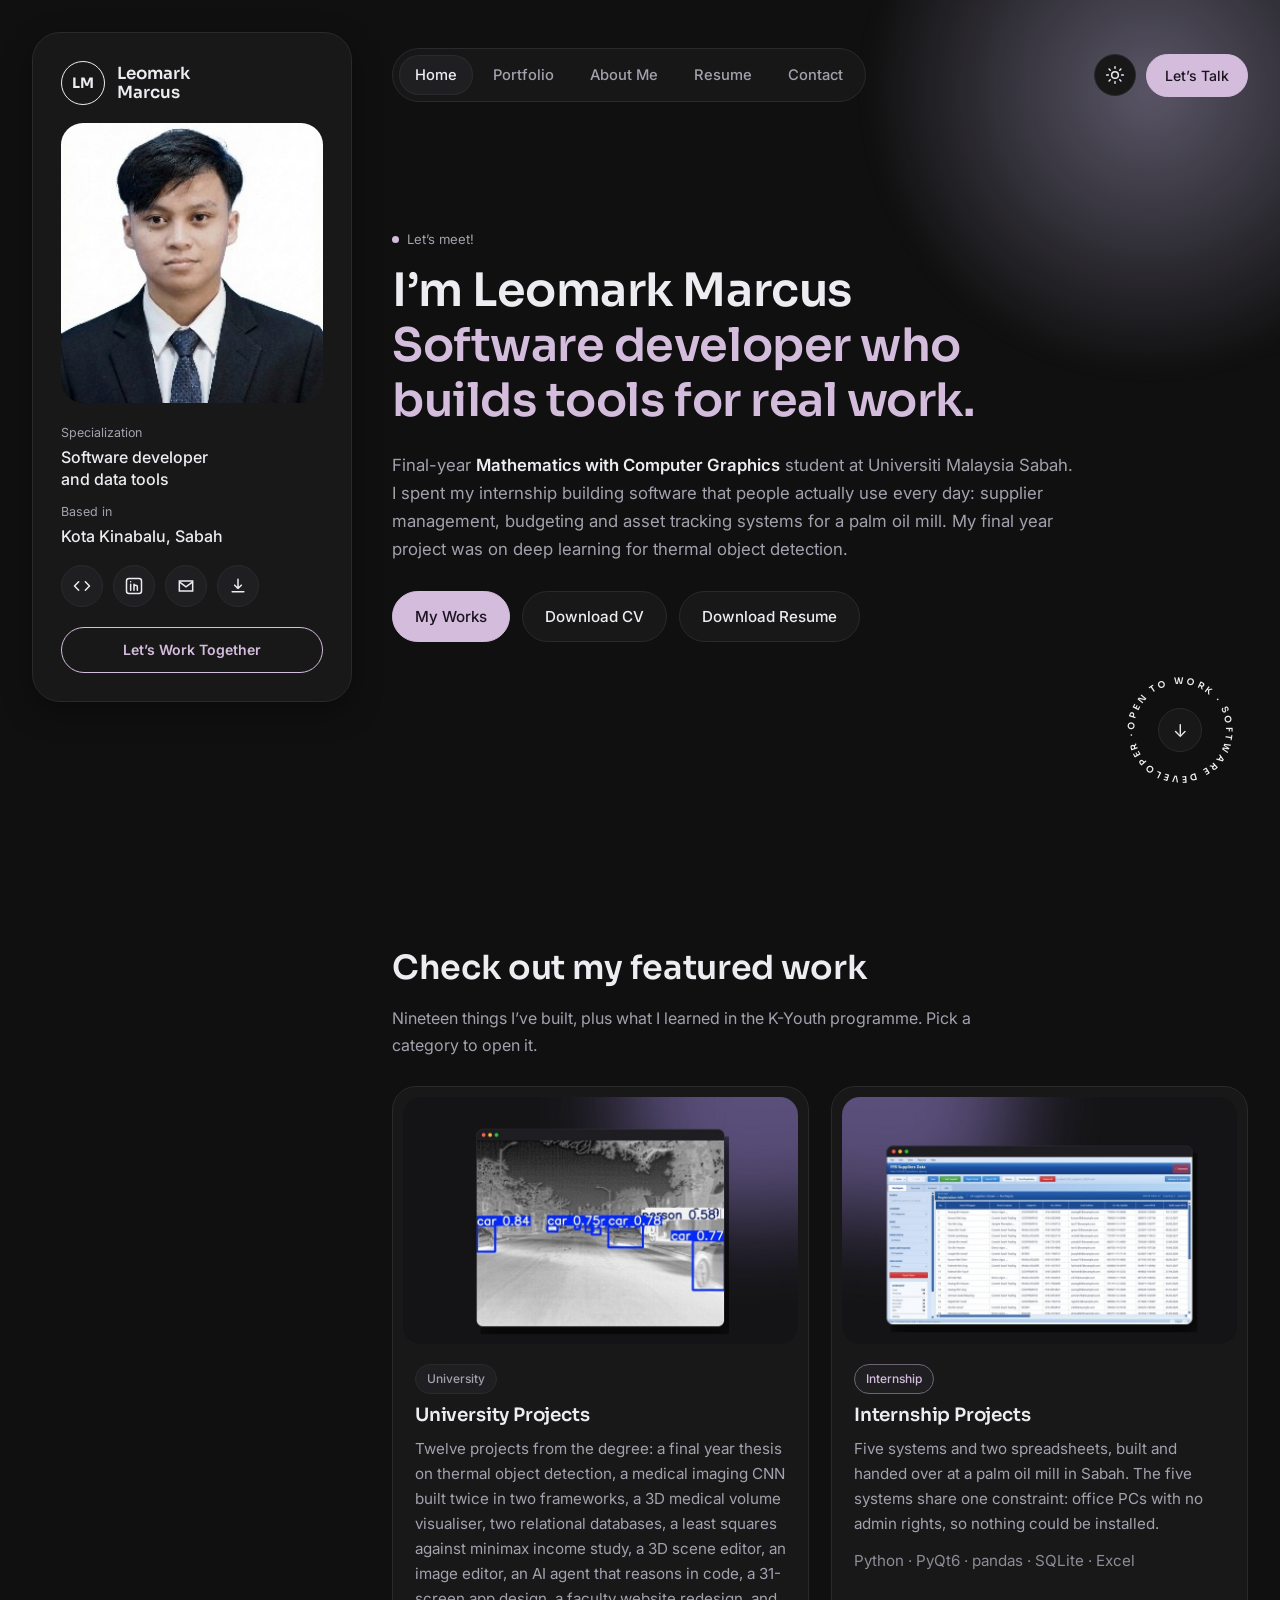
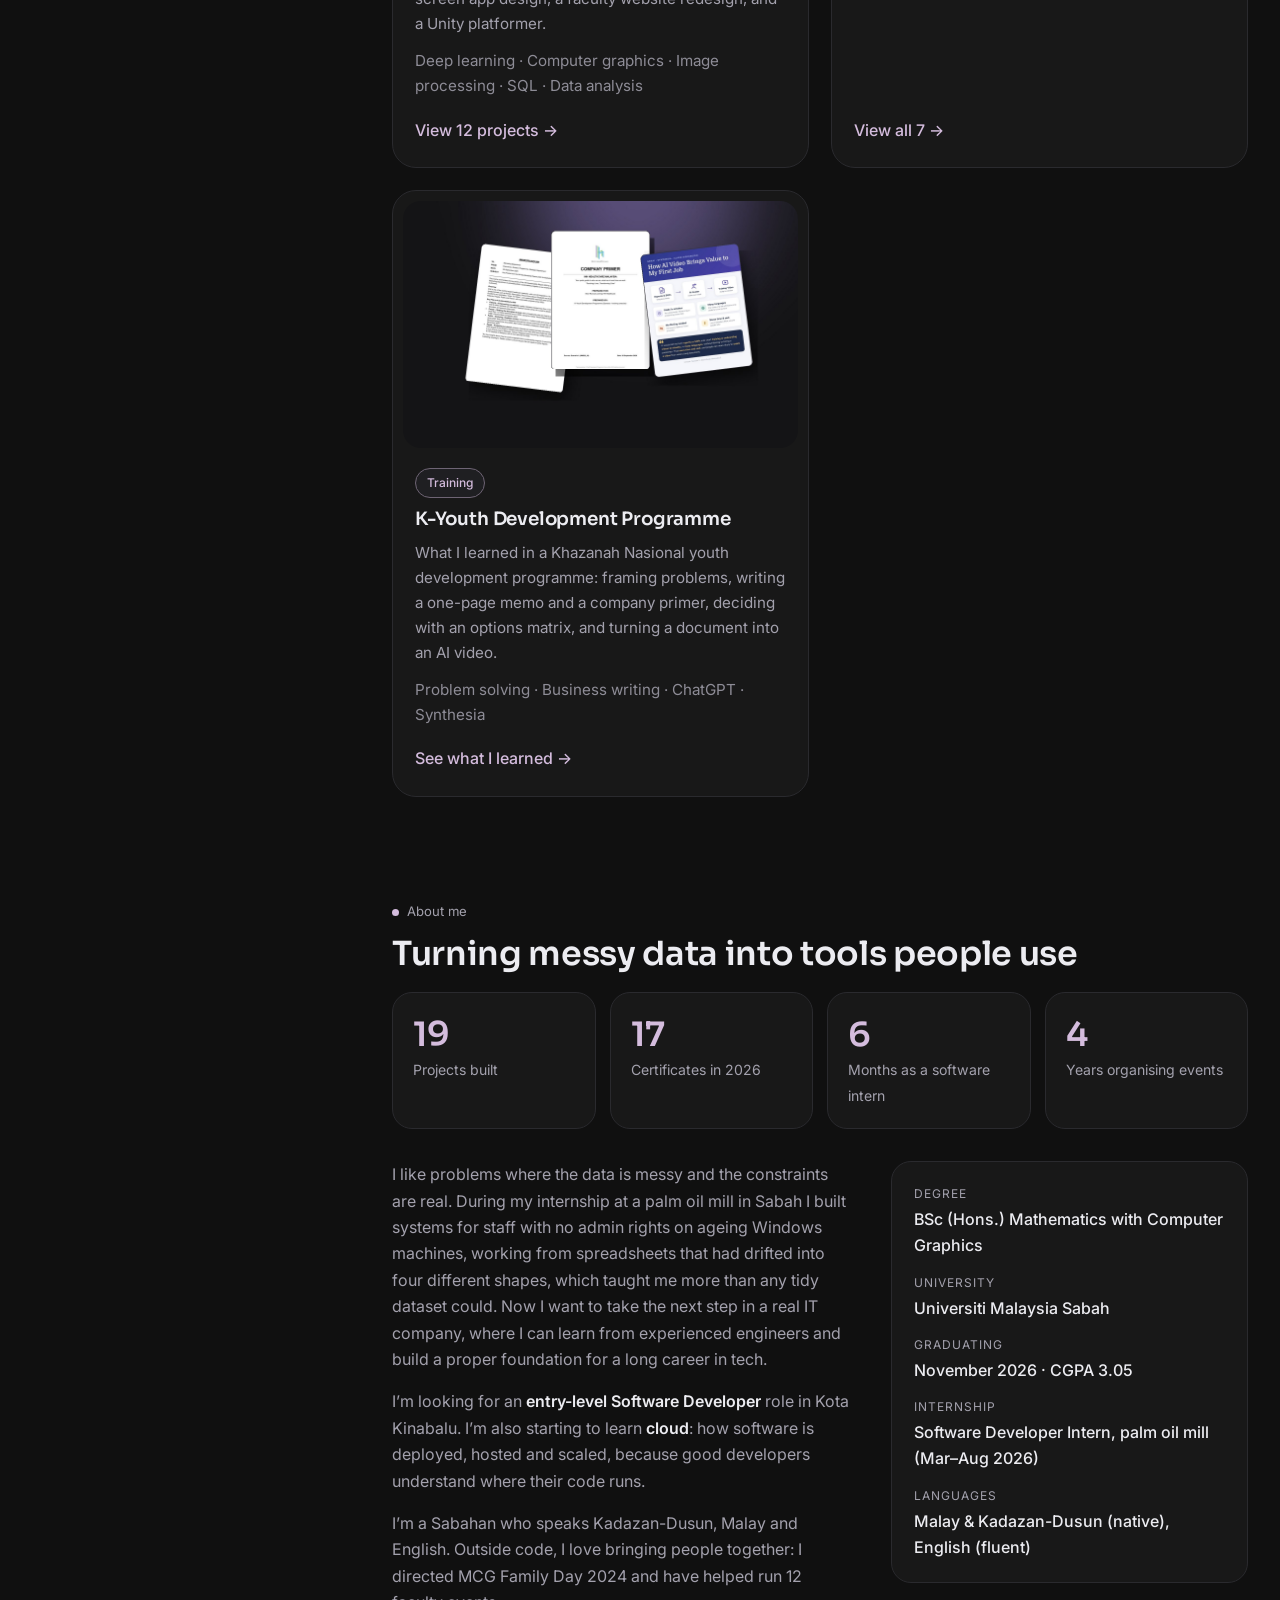
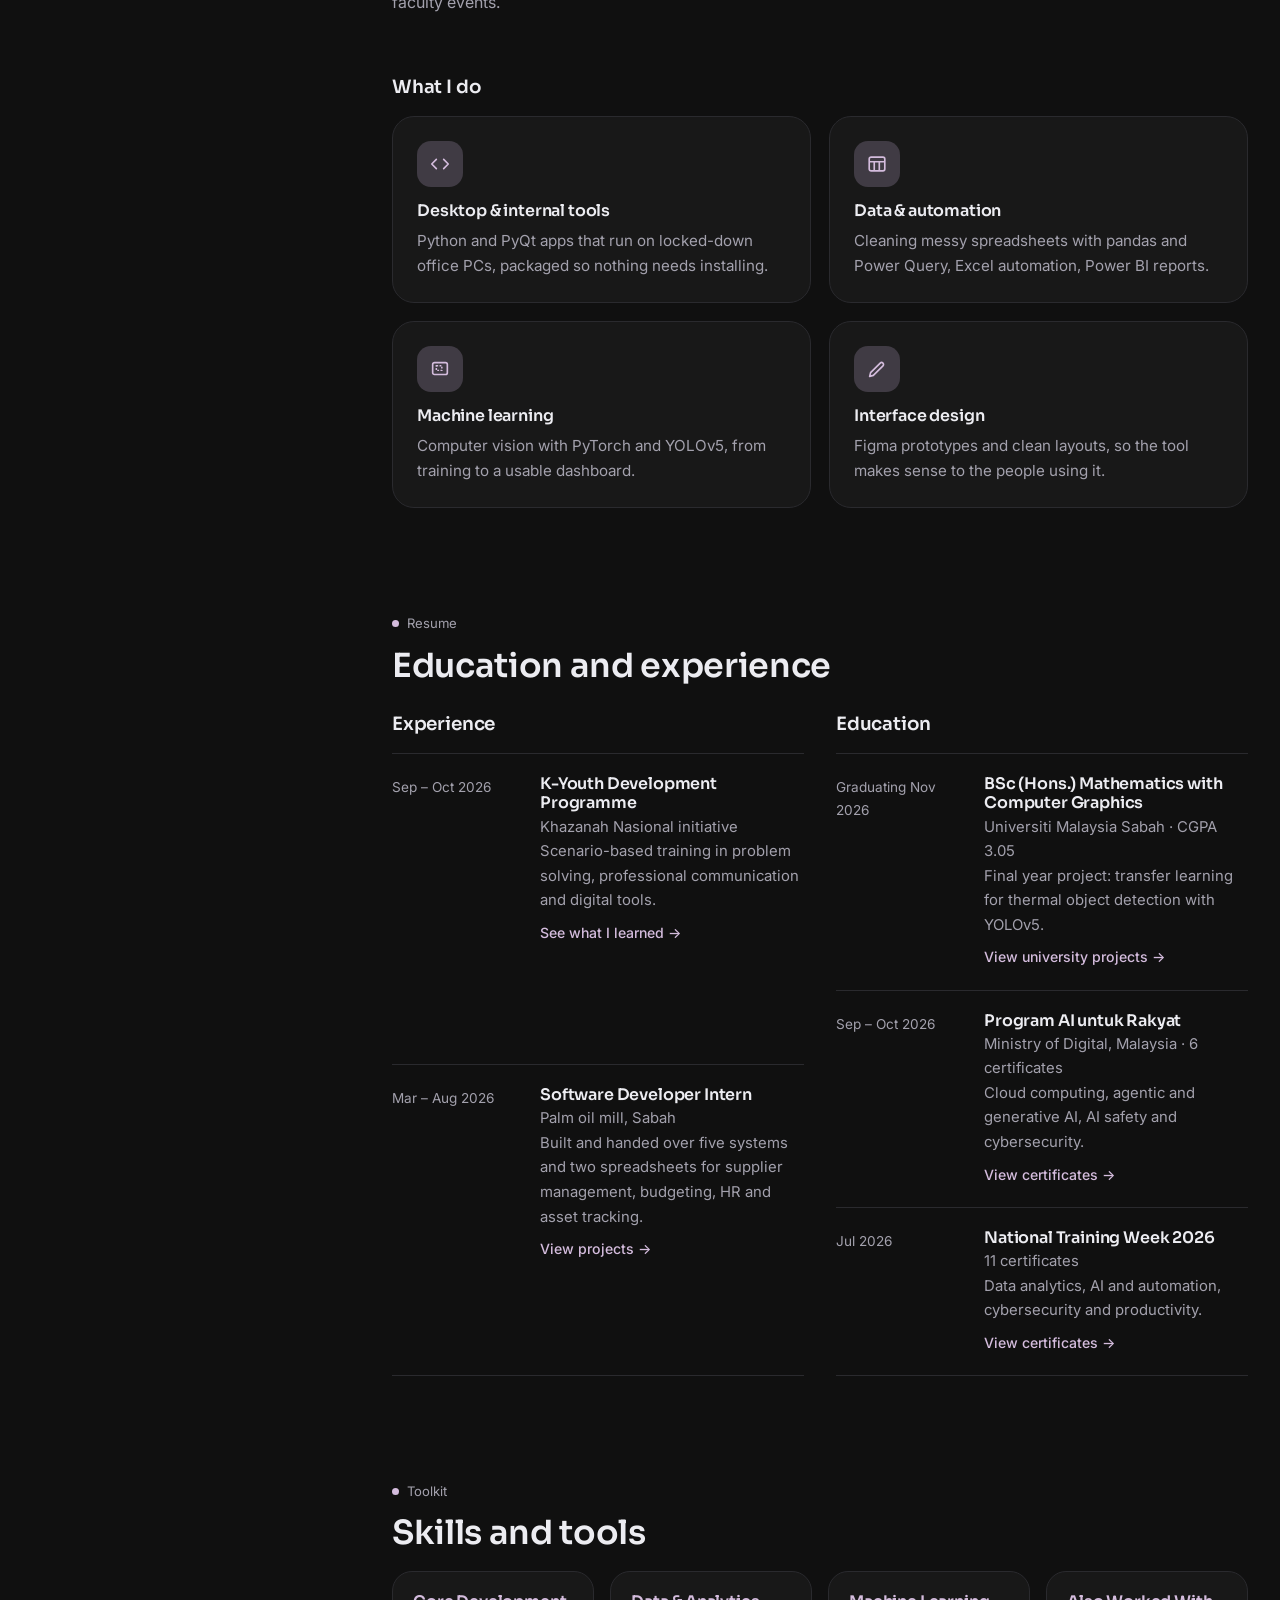
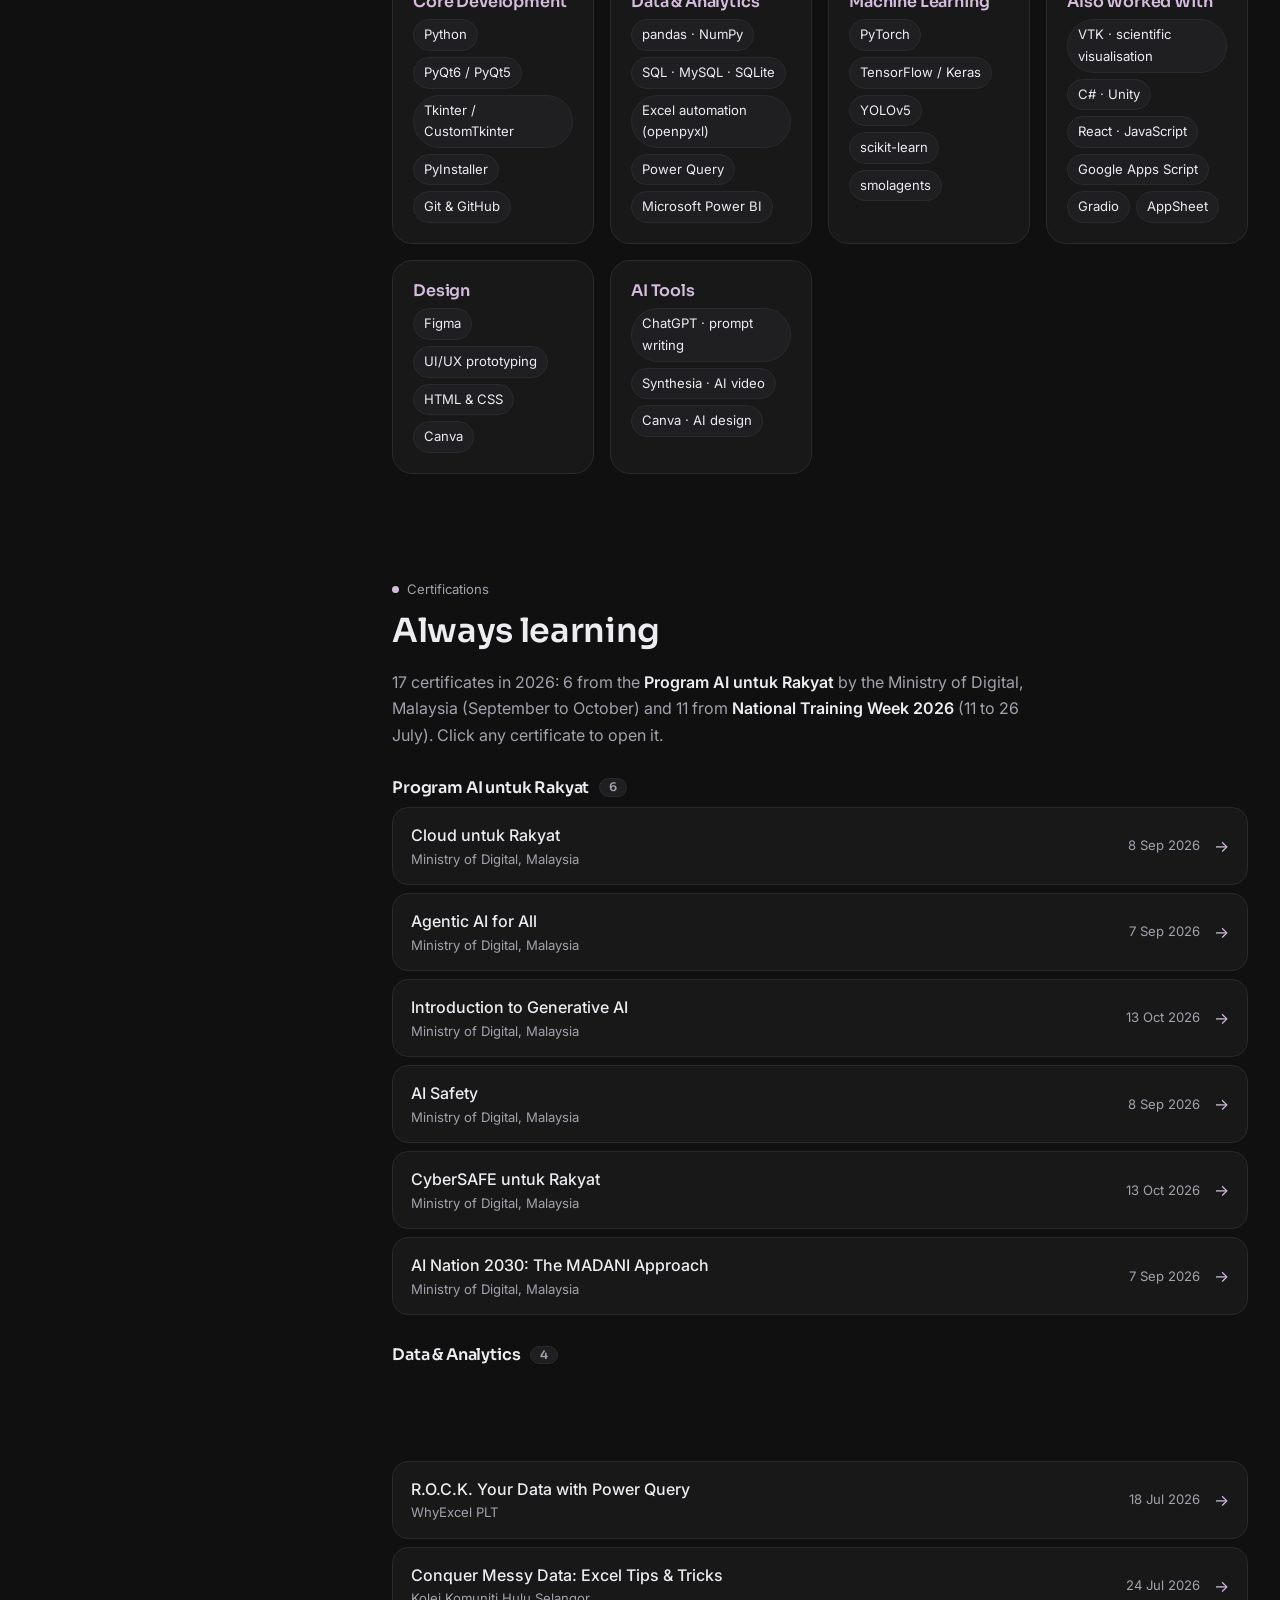
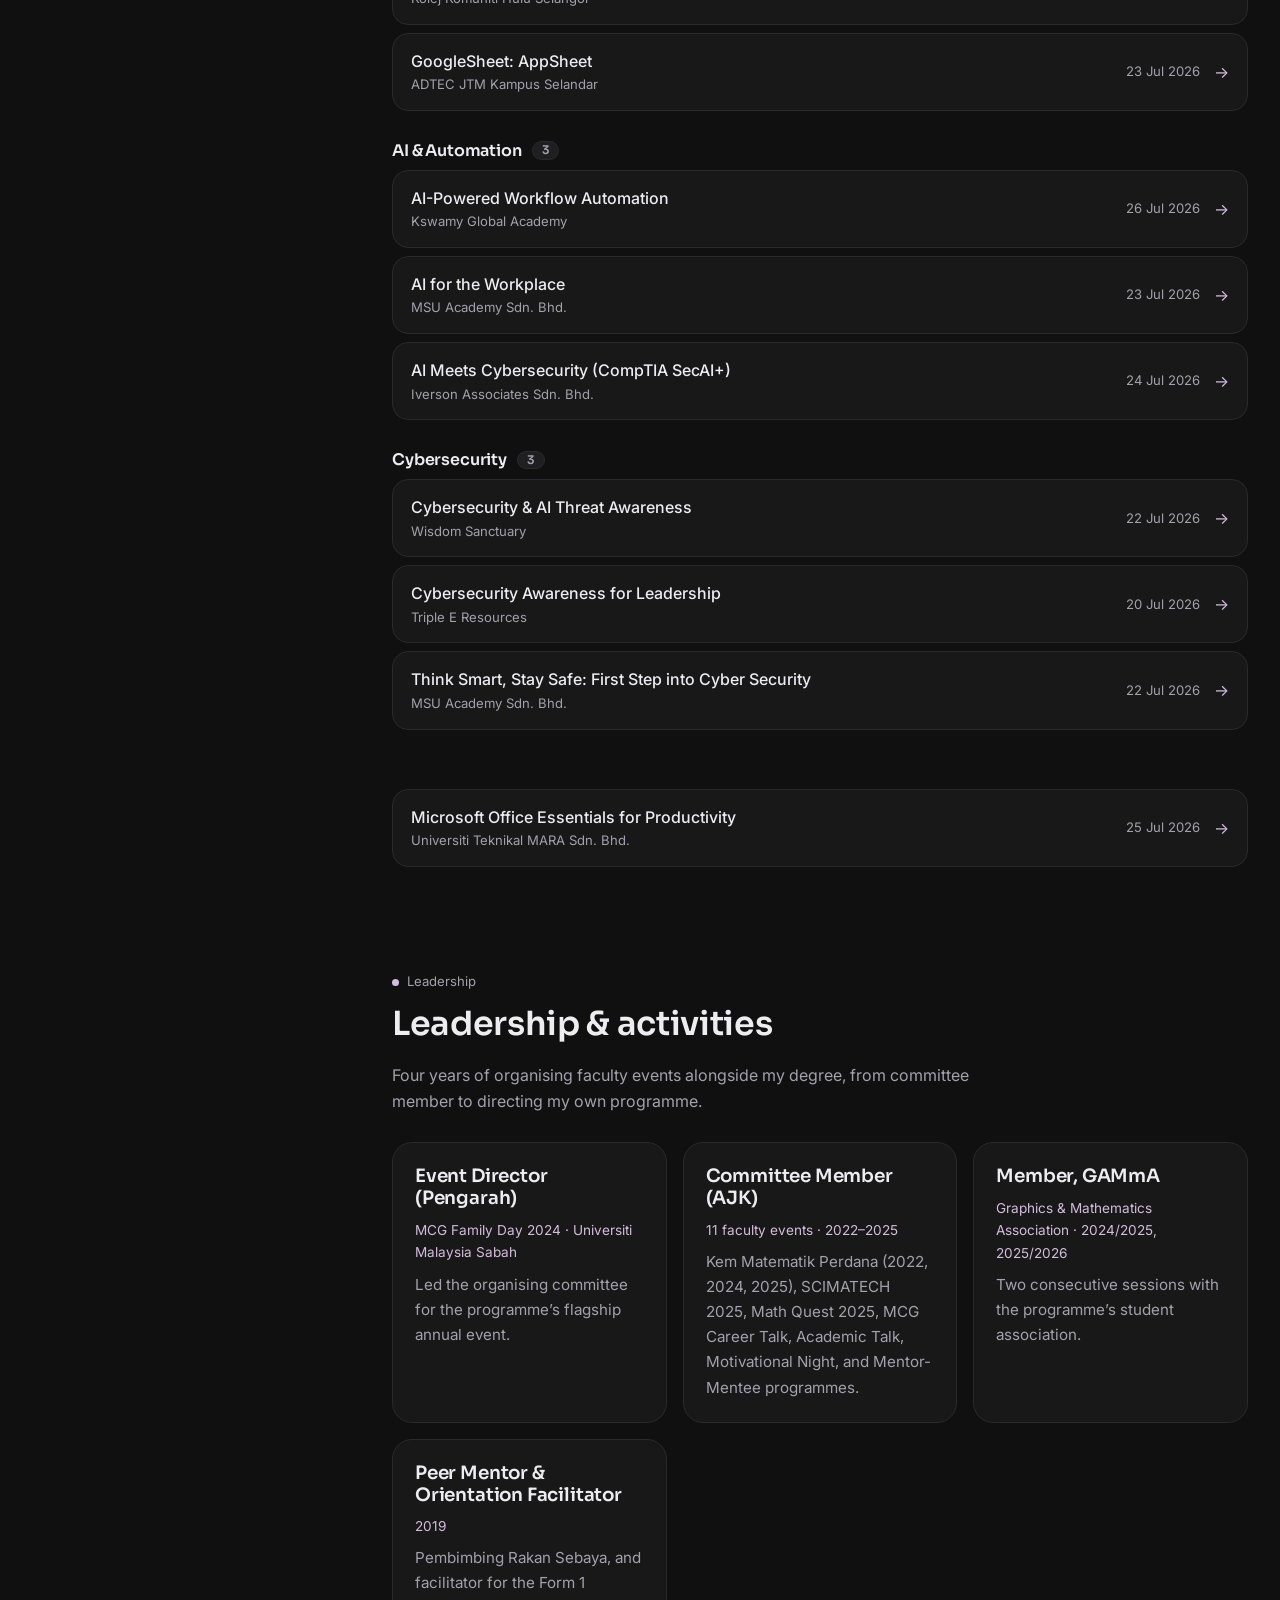
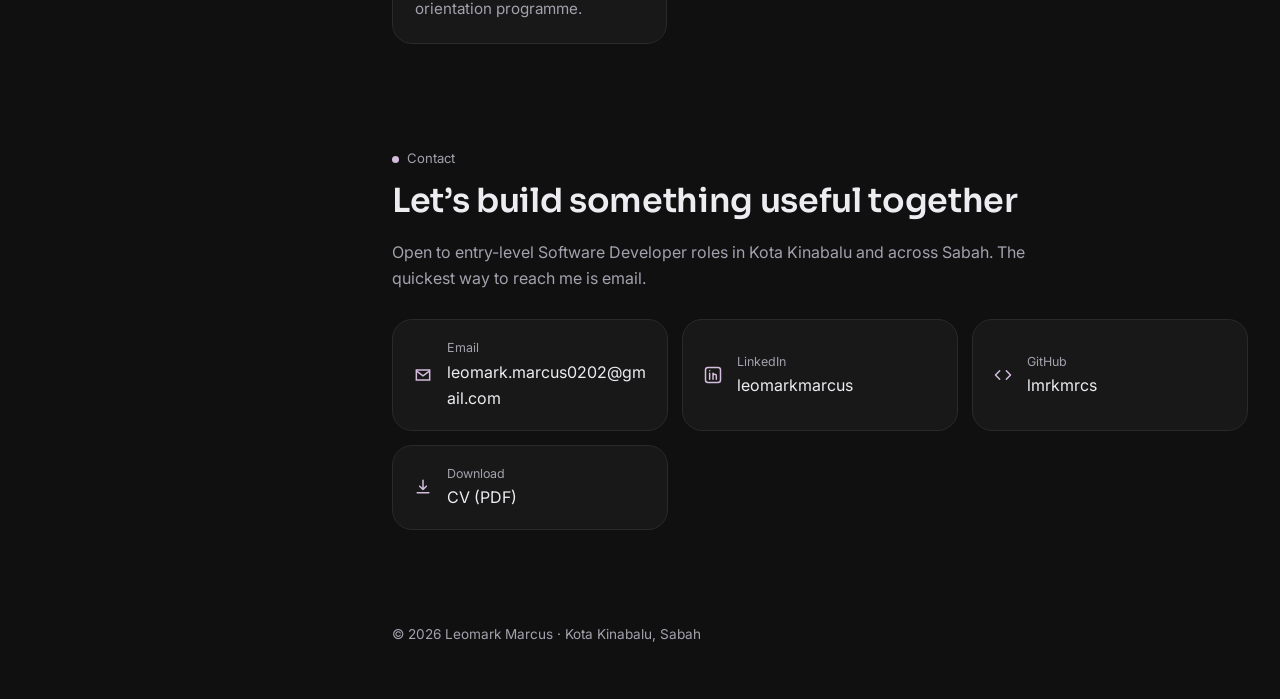
==== commit 8a461d07: "About me: add personal side (languages, organising events) Co-Authored-By: Claude Opus 5.5 <noreply@" ====
--- a/index.html
+++ b/index.html
@@ -157,6 +157,10 @@
         Kota Kinabalu. I&rsquo;m also starting to learn <strong>cloud</strong>: how software is deployed,
         hosted and scaled, because good developers understand where their code runs.
       </p>
+      <p>
+        I&rsquo;m a Sabahan who speaks Kadazan-Dusun, Malay and English. Outside code, I love bringing
+        people together: I directed MCG Family Day 2024 and have helped run 12 faculty events.
+      </p>
     </div>
     <dl class="facts">
       <div><dt>Degree</dt><dd>BSc (Hons.) Mathematics with Computer Graphics</dd></div>
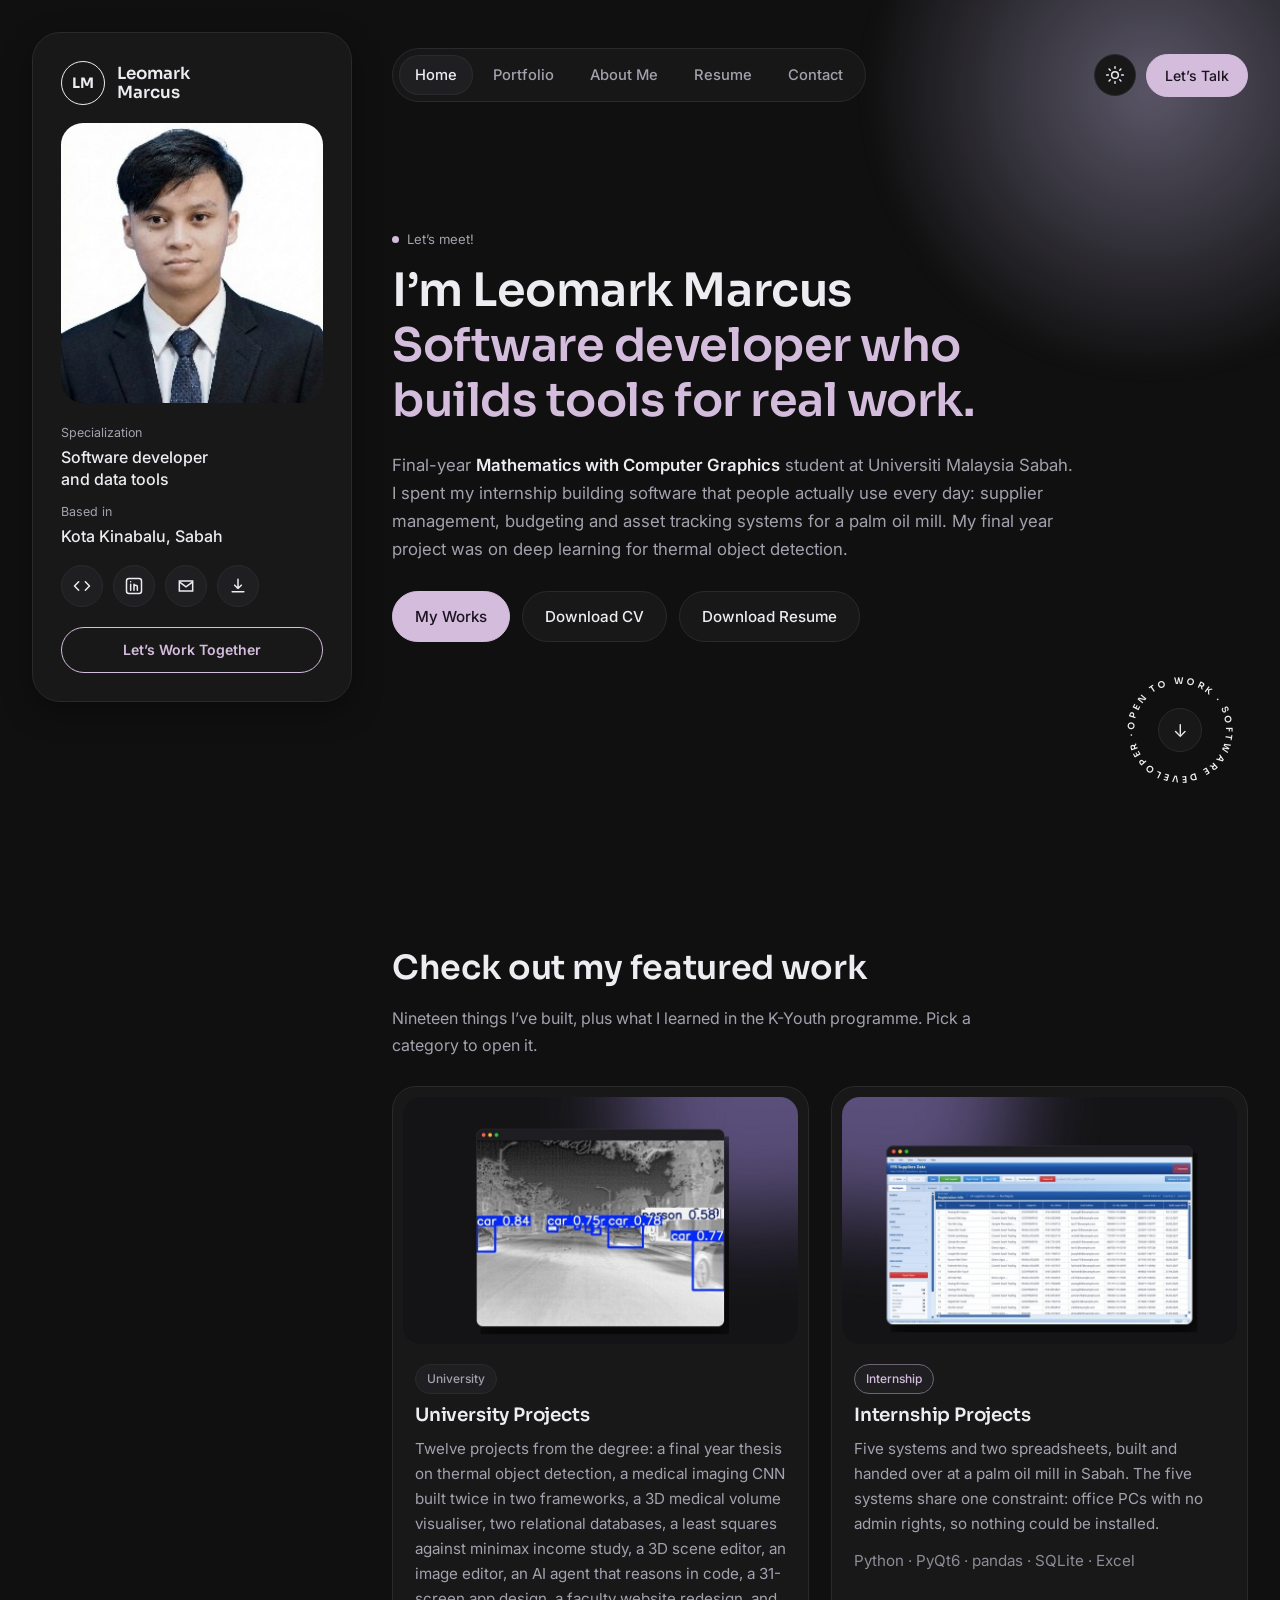
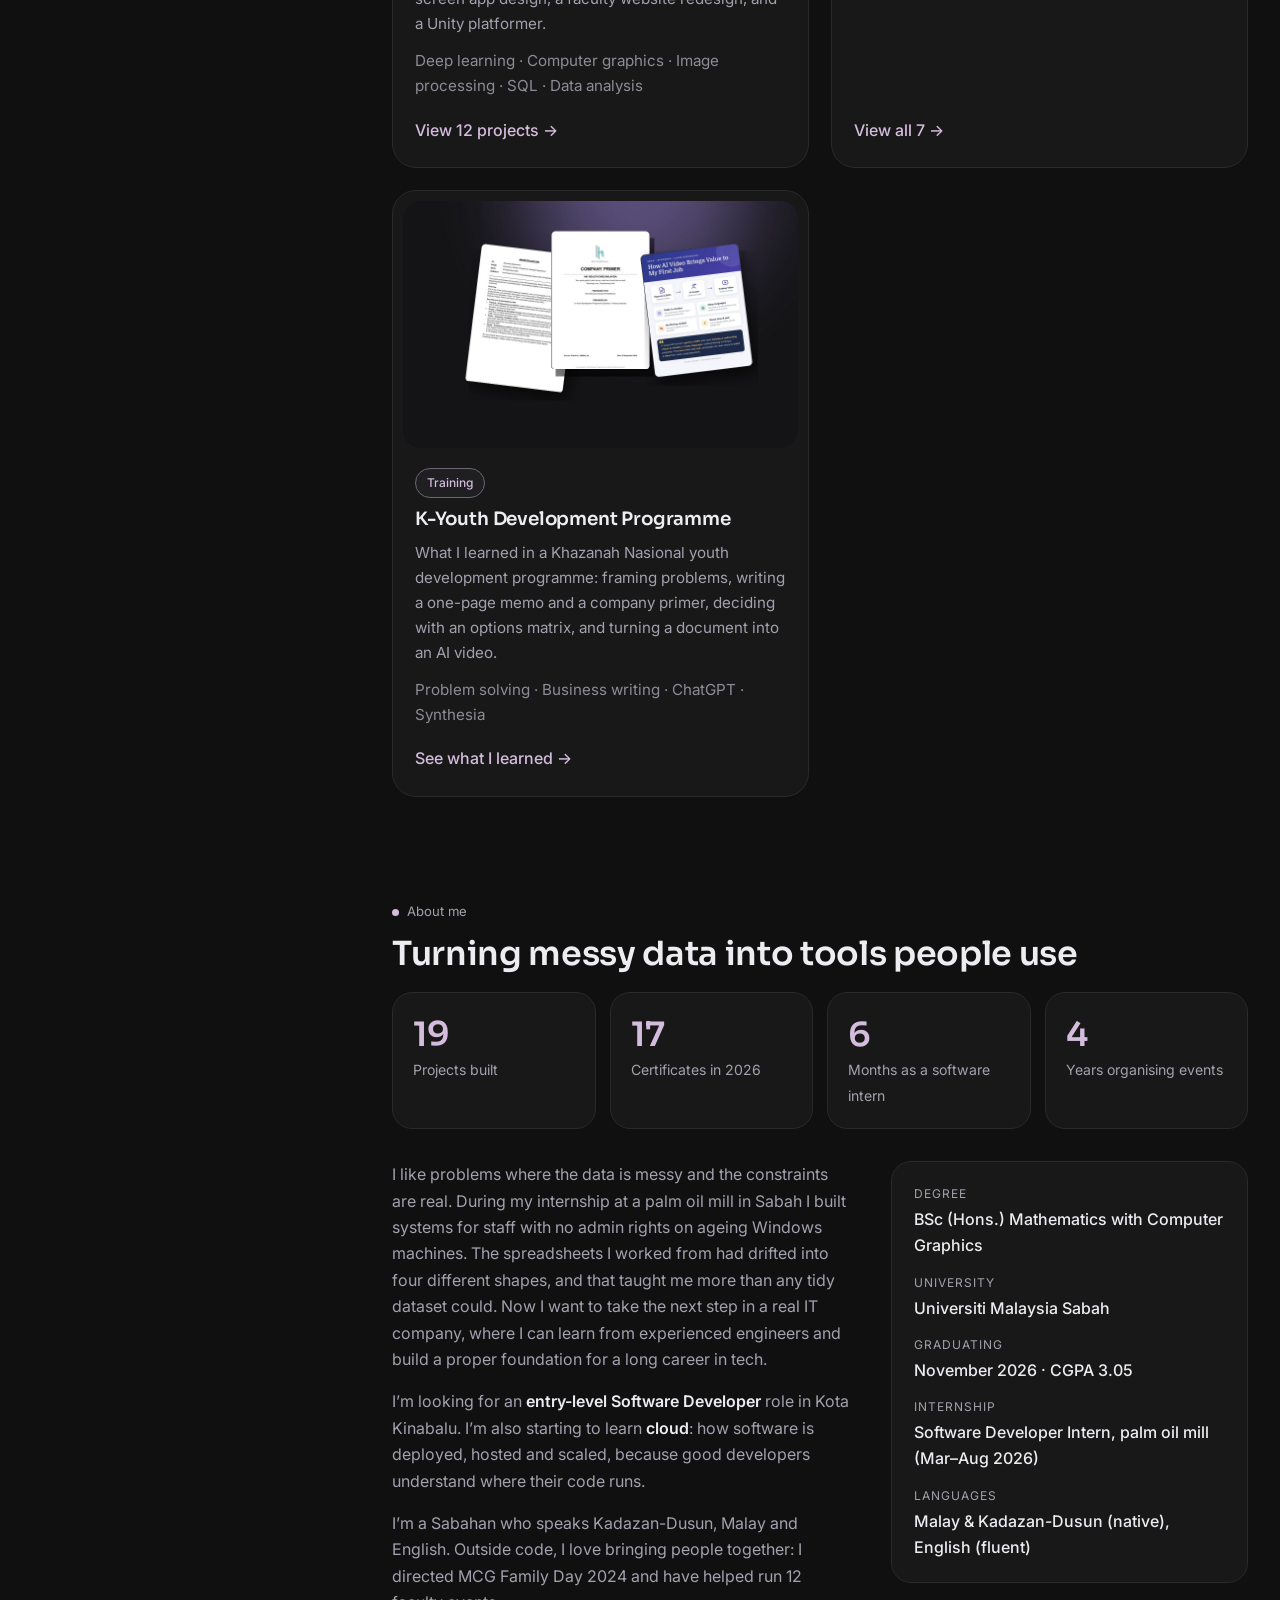
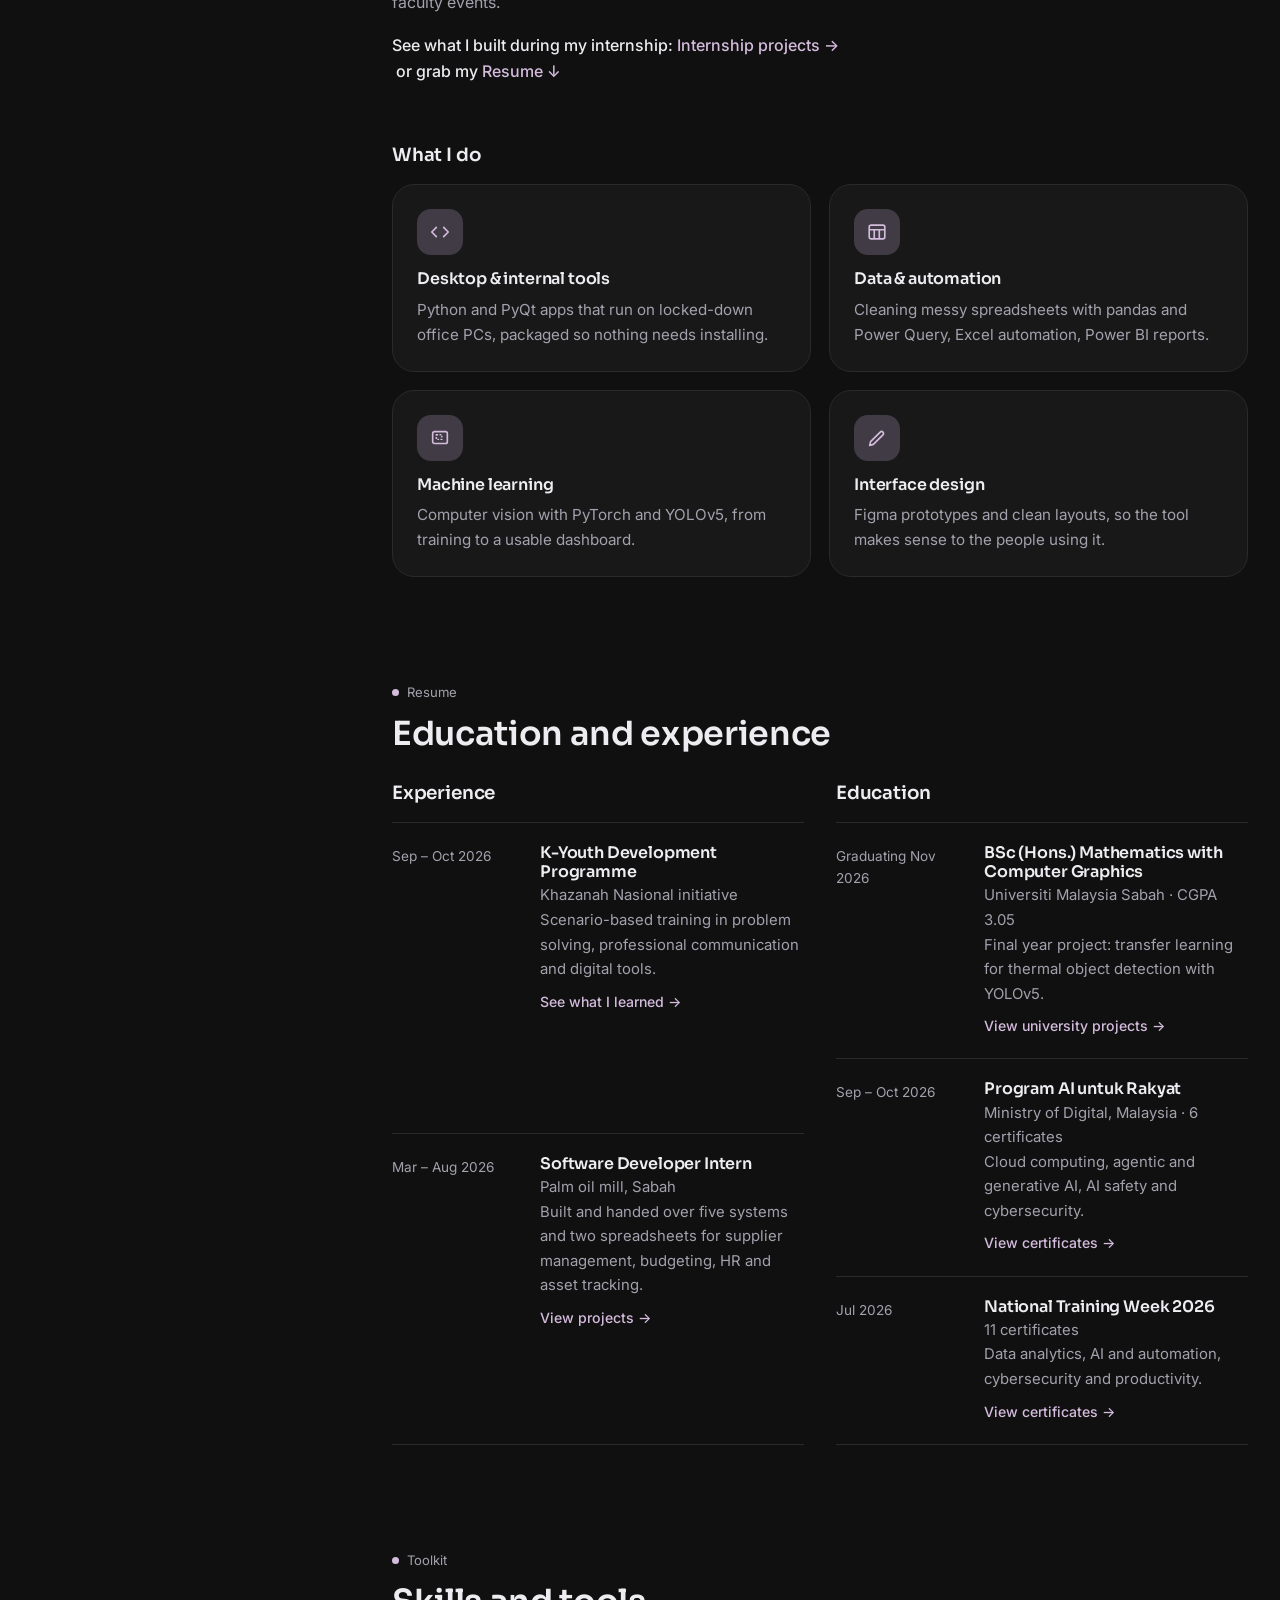
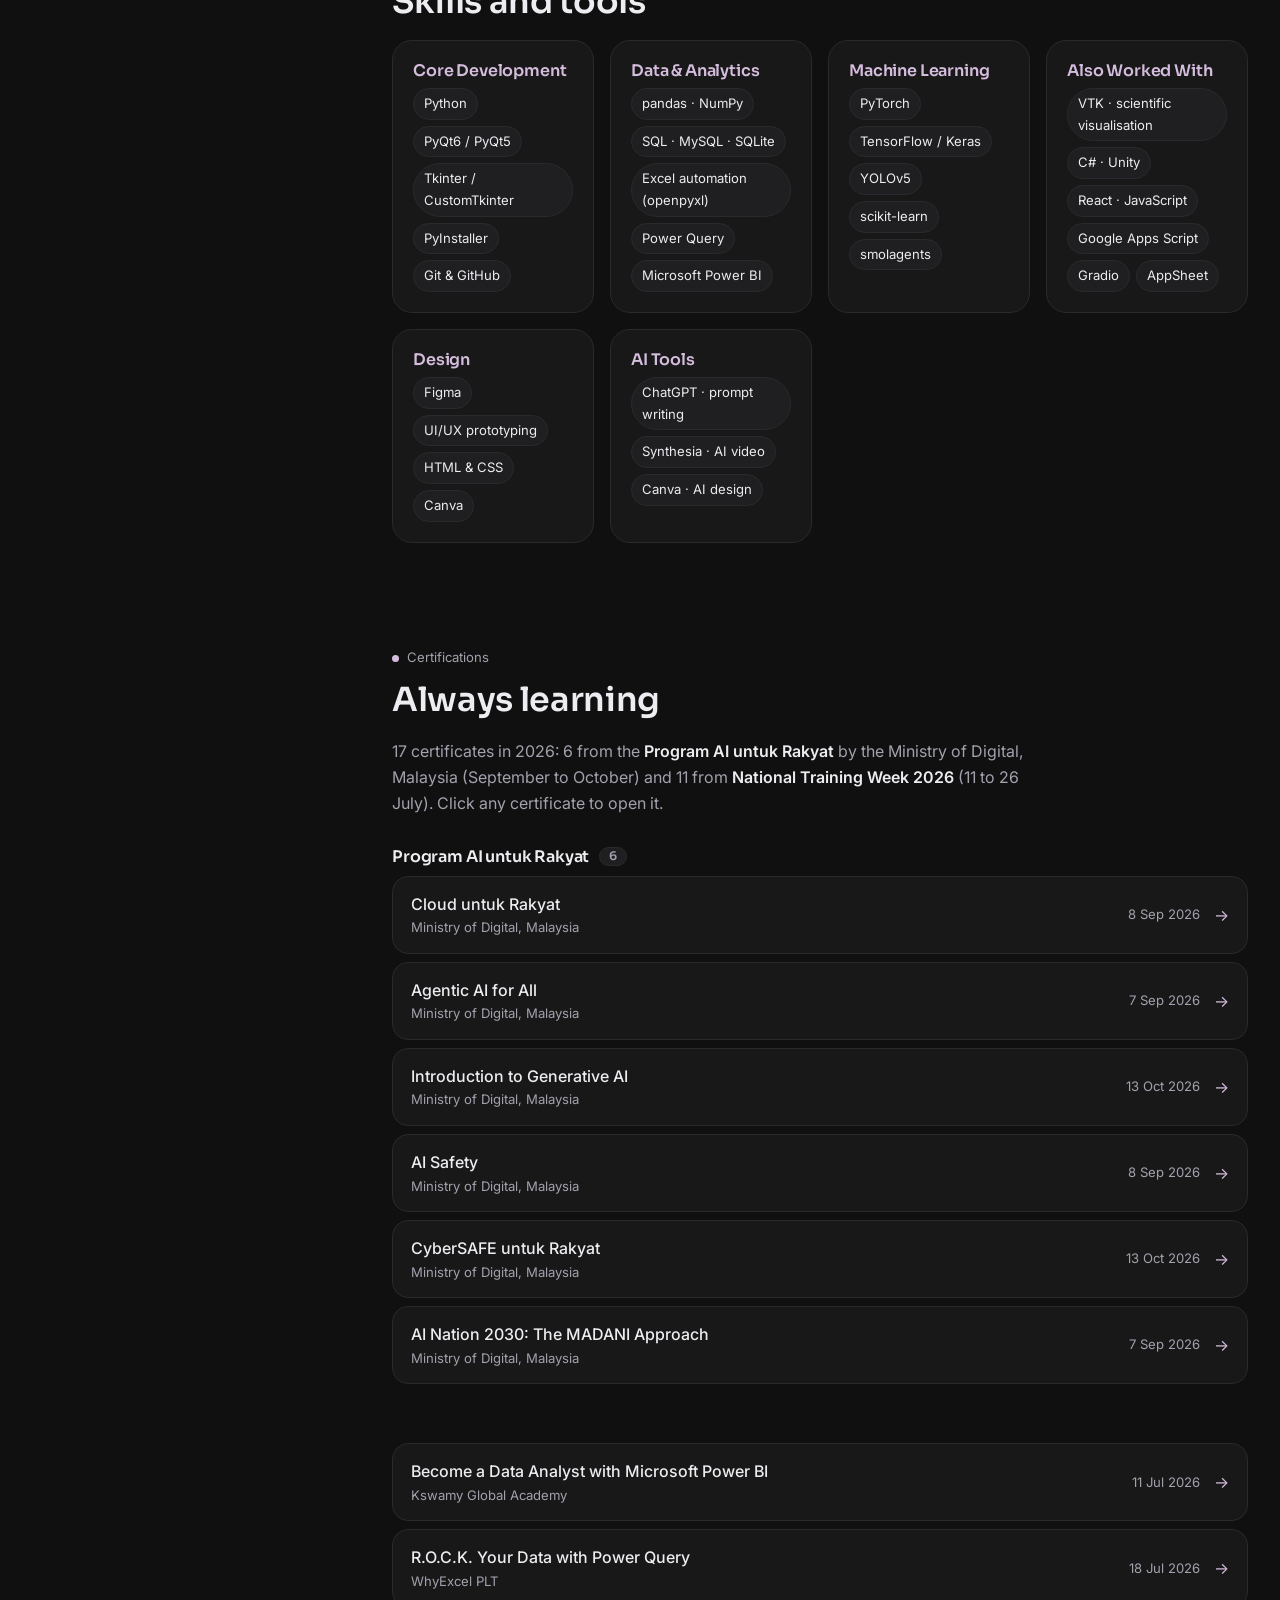
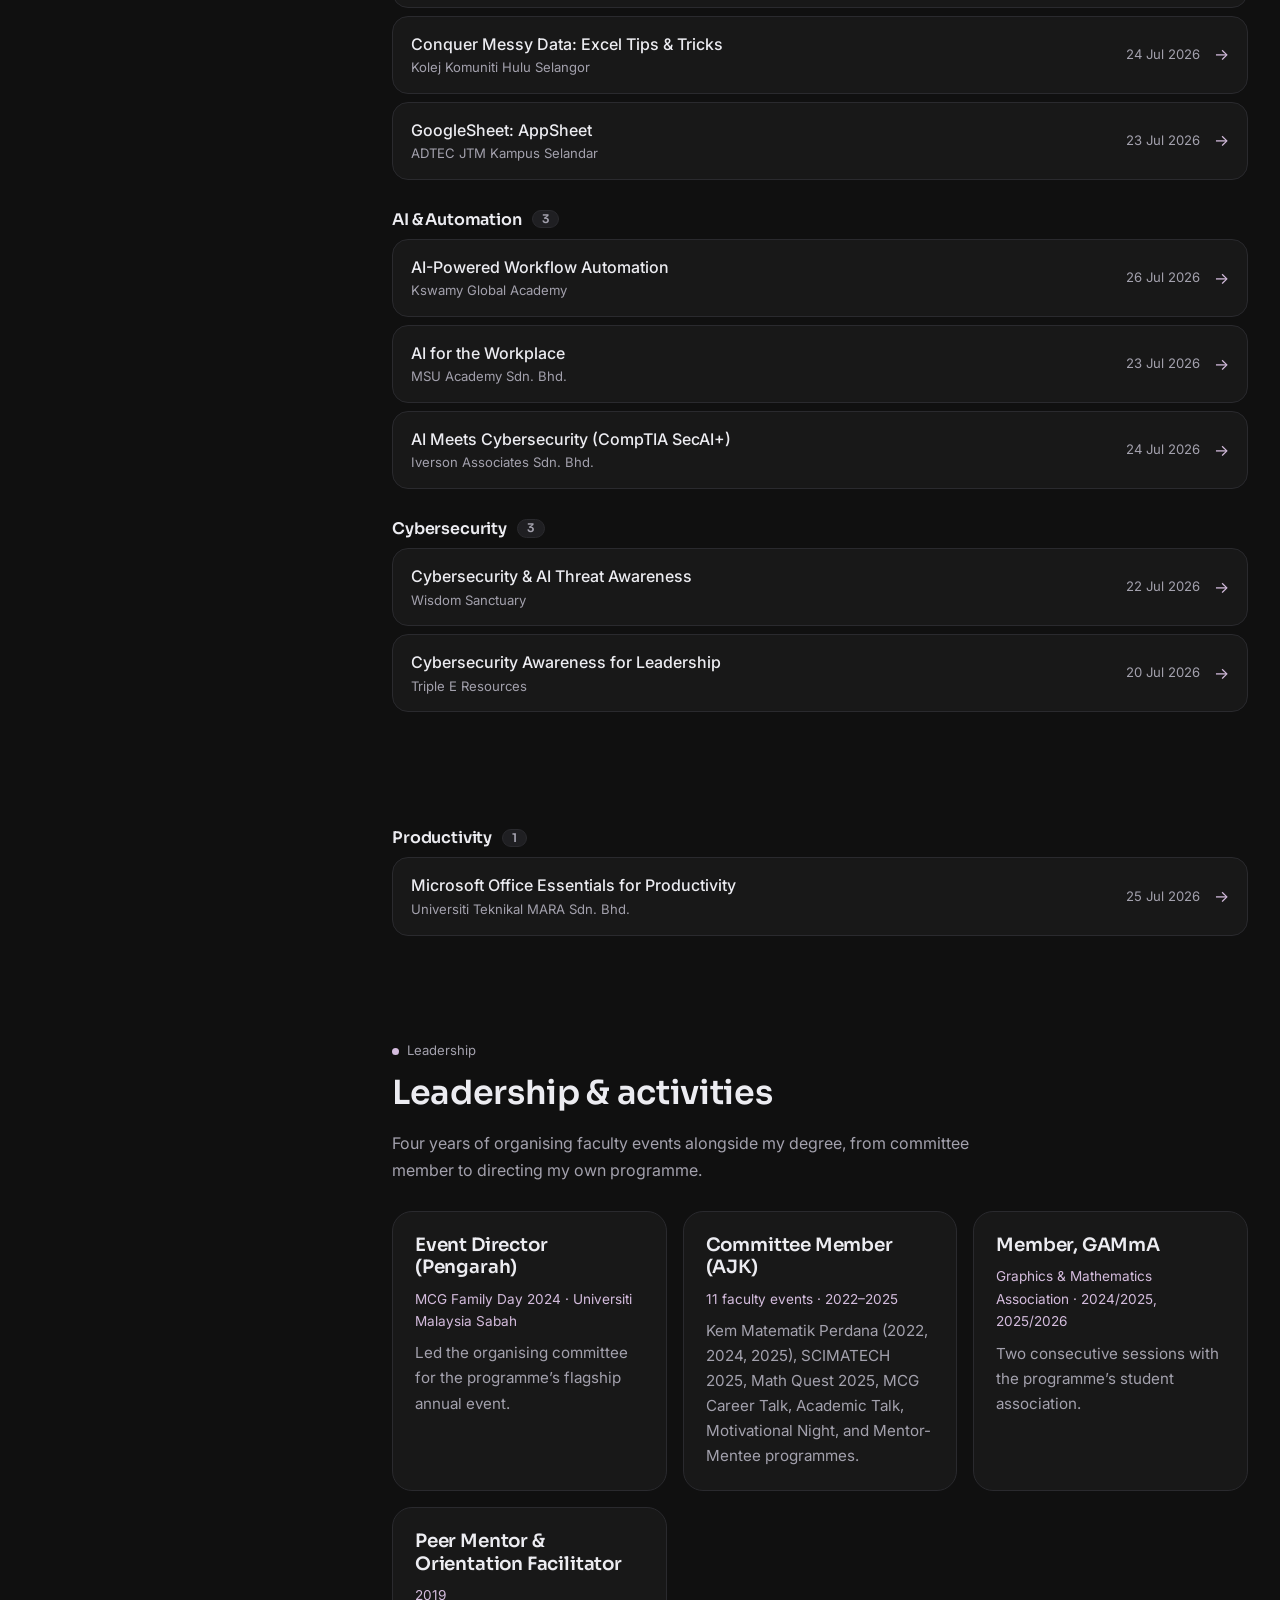
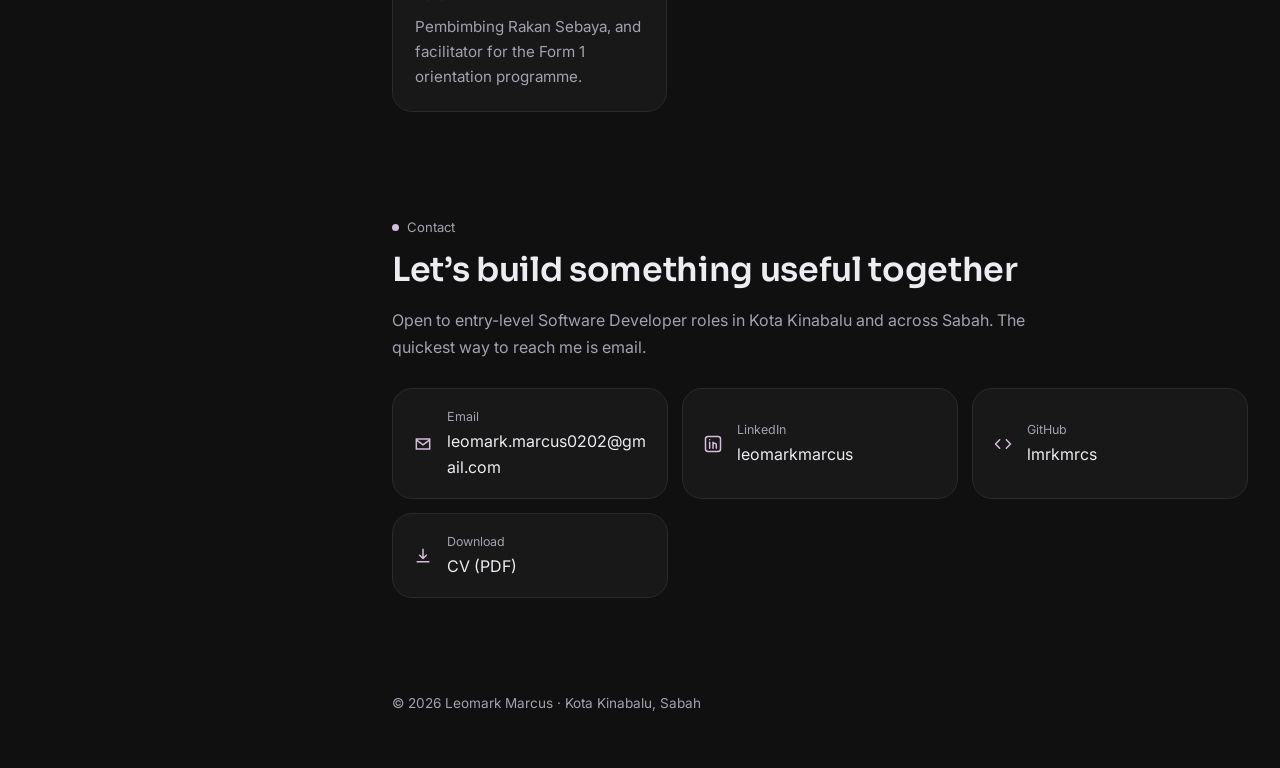
==== commit c5099ca8: "About me: split long sentence, end with links to projects and resume Co-Authored-By: Claude Opus 5.5" ====
--- a/index.html
+++ b/index.html
@@ -18,7 +18,7 @@
 <link rel="preconnect" href="https://fonts.googleapis.com">
 <link rel="preconnect" href="https://fonts.gstatic.com" crossorigin>
 <link href="https://fonts.googleapis.com/css2?family=Sora:wght@400;500;600;700&family=Inter:wght@400;500;600&display=swap" rel="stylesheet">
-<link rel="stylesheet" href="style.css?v=r11">
+<link rel="stylesheet" href="style.css?v=r12">
 <link rel="icon" href="data:image/svg+xml,<svg xmlns='http://www.w3.org/2000/svg' viewBox='0 0 100 100'><rect width='100' height='100' rx='24' fill='%23101010'/><path d='M32.5 24h13v39h22v13H32.5z' fill='%23D4BCDD'/></svg>">
 </head>
 <body>
@@ -148,8 +148,8 @@
     <div>
       <p>
         I like problems where the data is messy and the constraints are real. During my internship at a
-        palm oil mill in Sabah I built systems for staff with no admin rights on ageing Windows machines,
-        working from spreadsheets that had drifted into four different shapes, which taught me more than any tidy dataset could. Now I want to take the next step in a real IT company,
+        palm oil mill in Sabah I built systems for staff with no admin rights on ageing Windows machines.
+        The spreadsheets I worked from had drifted into four different shapes, and that taught me more than any tidy dataset could. Now I want to take the next step in a real IT company,
         where I can learn from experienced engineers and build a proper foundation for a long career in tech.
       </p>
       <p>
@@ -160,6 +160,10 @@
       <p>
         I&rsquo;m a Sabahan who speaks Kadazan-Dusun, Malay and English. Outside code, I love bringing
         people together: I directed MCG Family Day 2024 and have helped run 12 faculty events.
+      </p>
+      <p class="about-next">
+        See what I built during my internship: <a href="#/internship">Internship projects &rarr;</a>
+        &nbsp;or grab my <a href="assets/Leomark_Marcus_Resume.pdf" download>Resume &darr;</a>
       </p>
     </div>
     <dl class="facts">
--- a/style.css
+++ b/style.css
@@ -218,6 +218,8 @@
 .stats span { color: var(--muted); font-size: .88rem; }
 .about-grid { display: grid; grid-template-columns: 1.3fr 1fr; gap: 36px; align-items: start; }
 .about-grid p { color: var(--muted); margin-top: 0; }
+.about-grid .about-next { color: var(--text, inherit); font-weight: 500; }
+.about-grid .about-next a { color: var(--accent); white-space: nowrap; }
 .facts { margin: 0; display: grid; gap: 14px; background: var(--surface); border: 1px solid var(--line); border-radius: 20px; padding: 22px; }
 .facts dt { font-size: .75rem; letter-spacing: .08em; text-transform: uppercase; color: var(--muted); }
 .facts dd { margin: 2px 0 0; font-weight: 500; }
